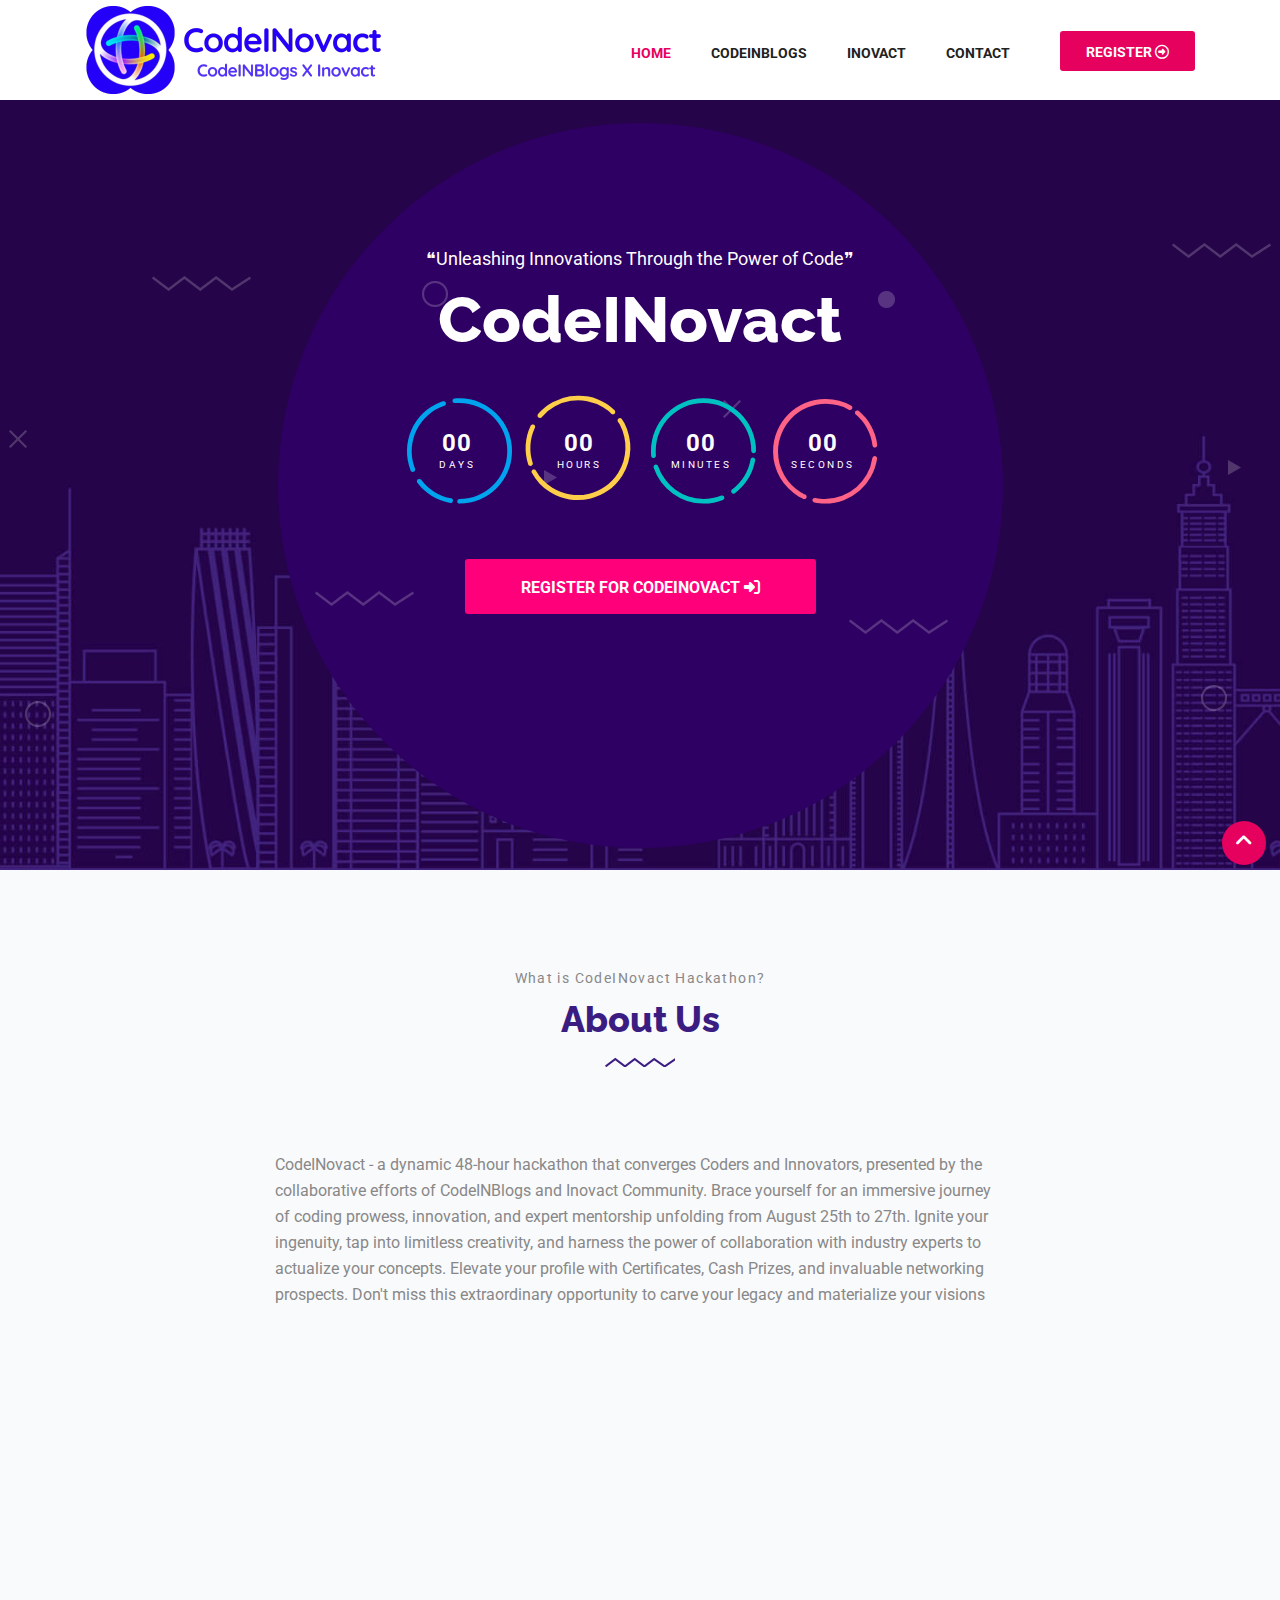
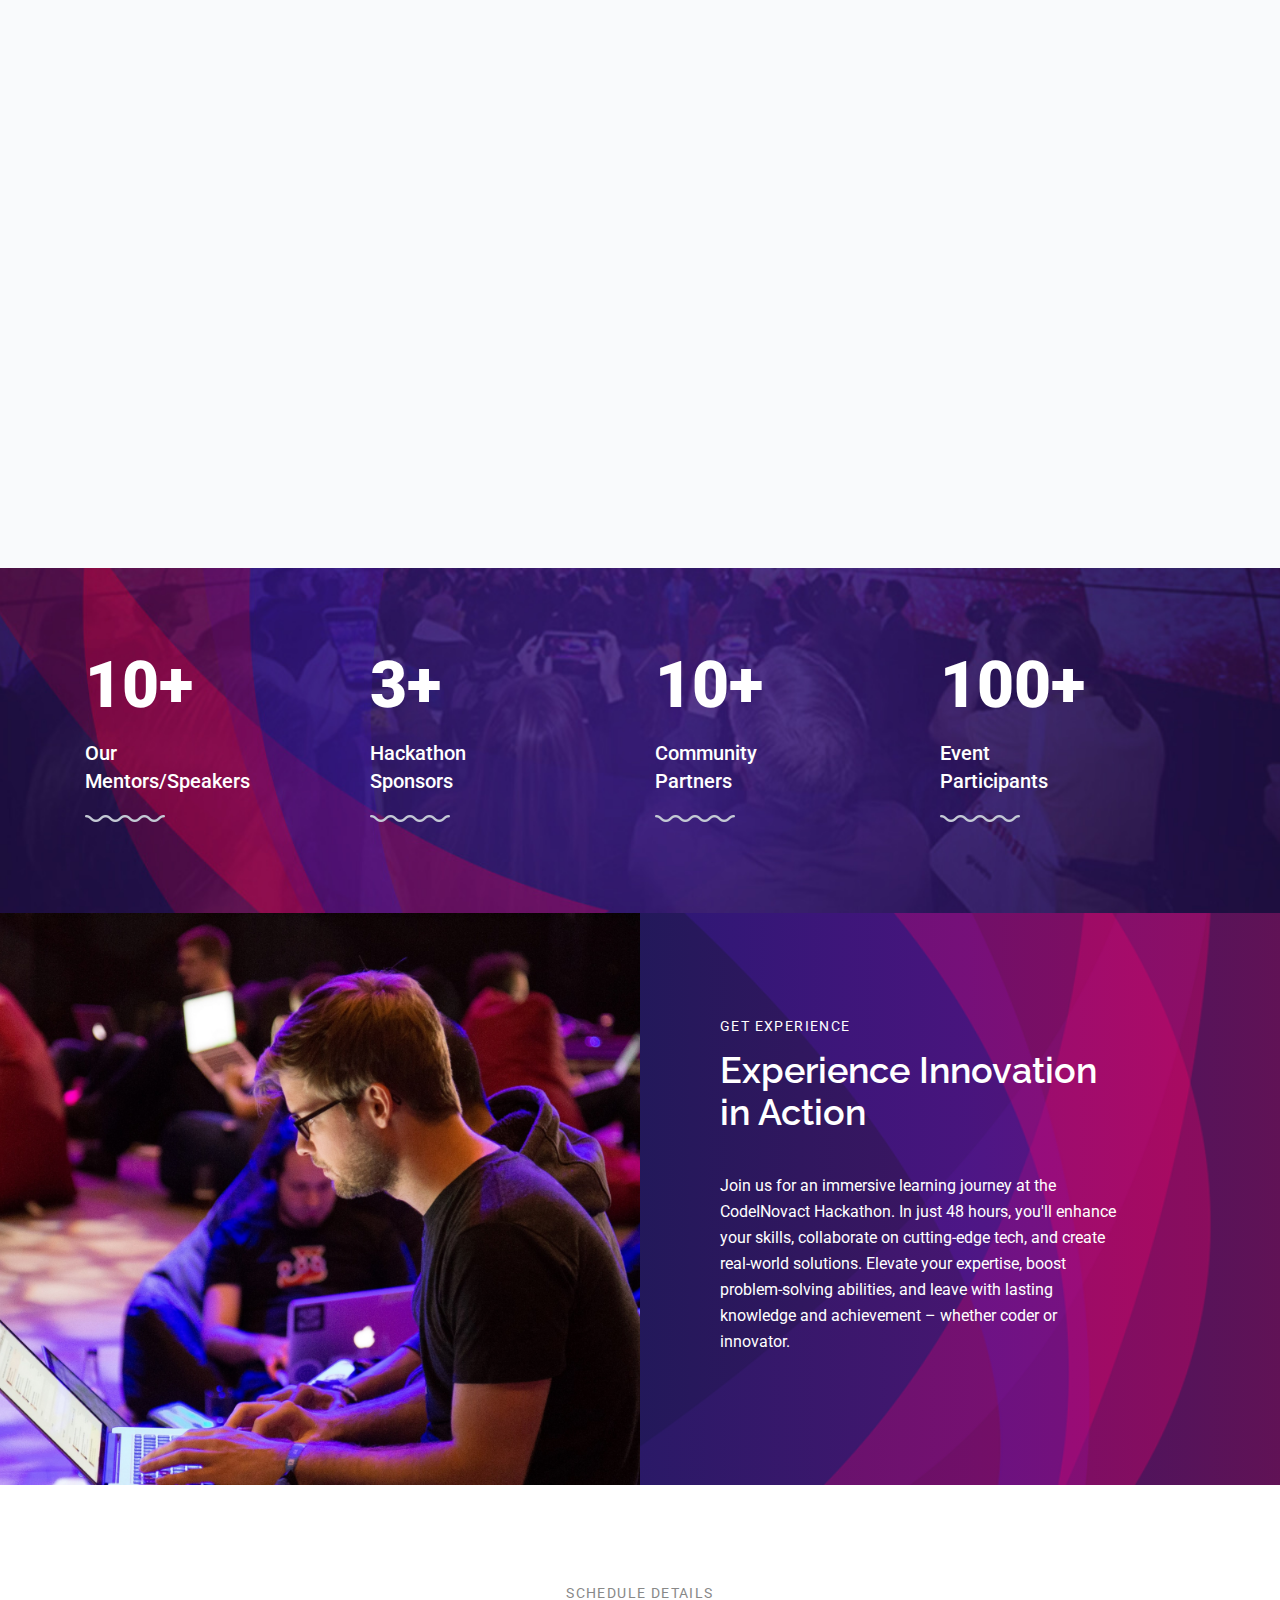
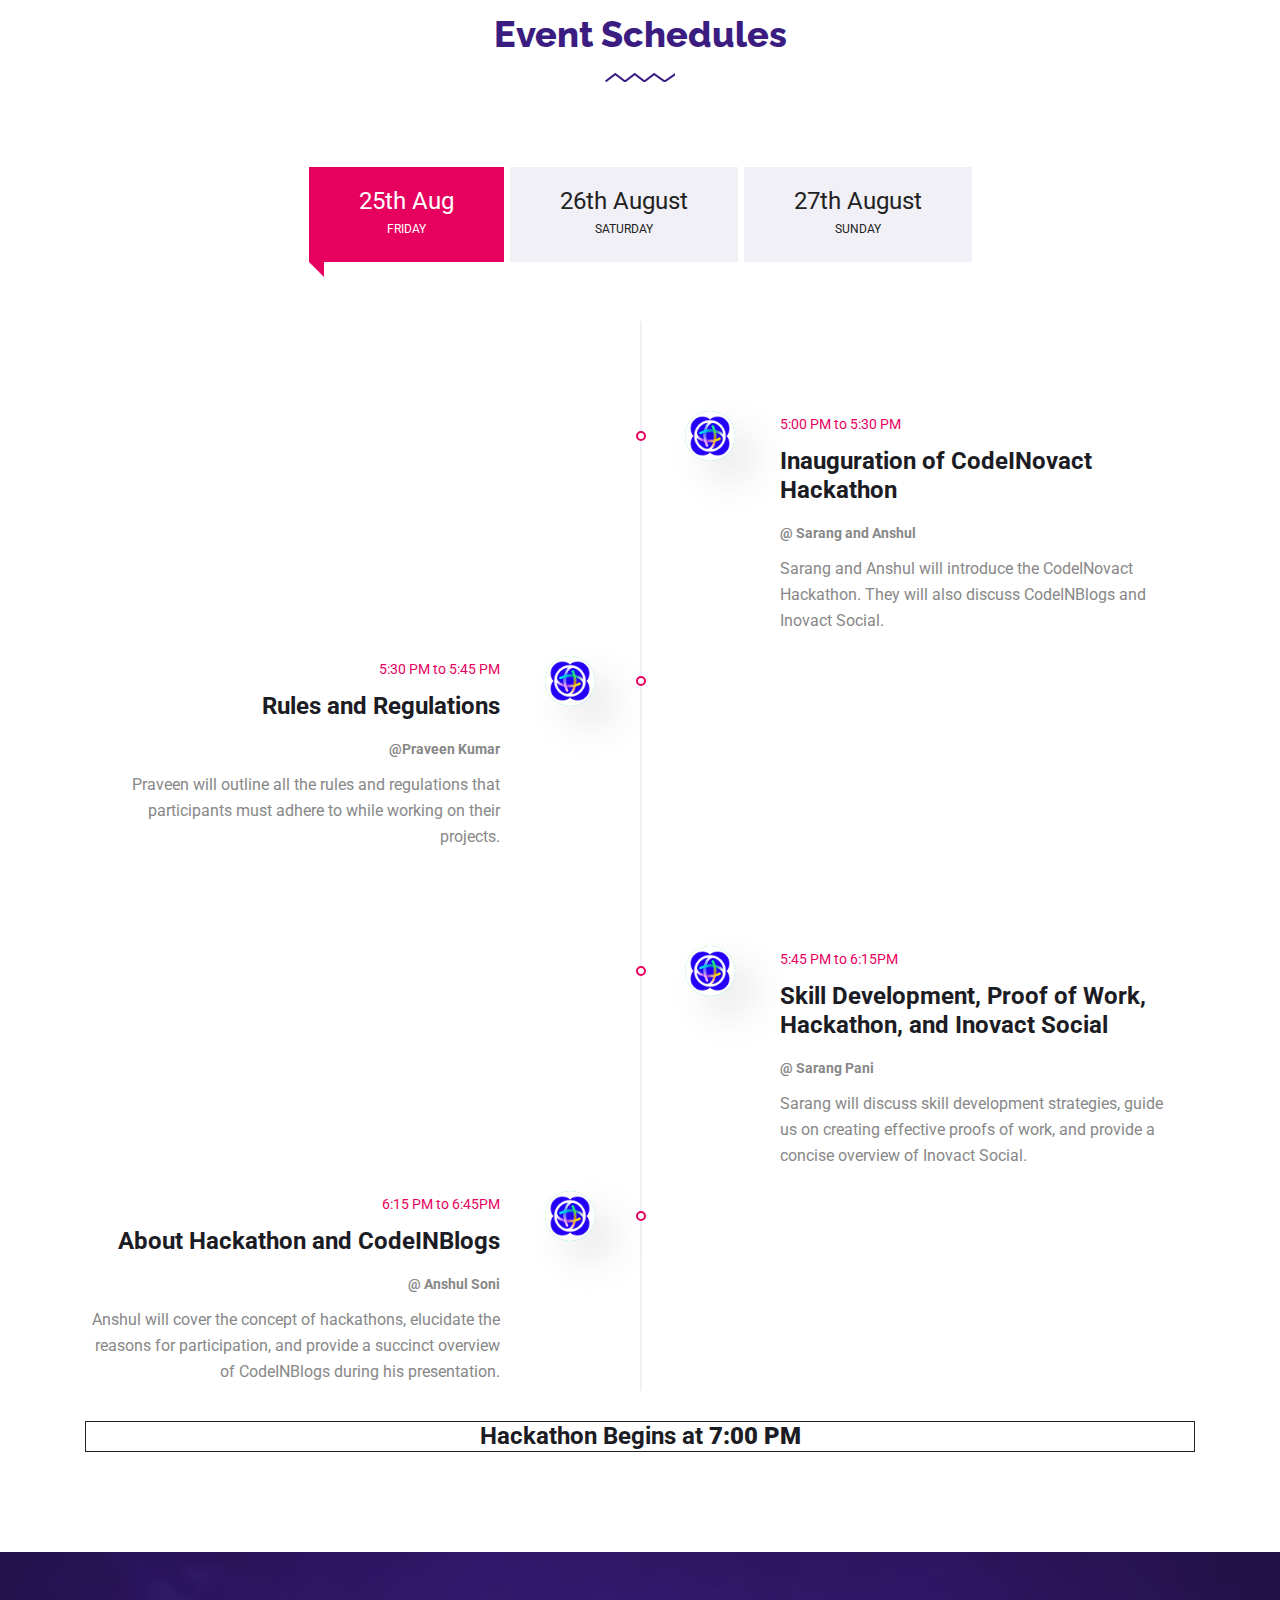
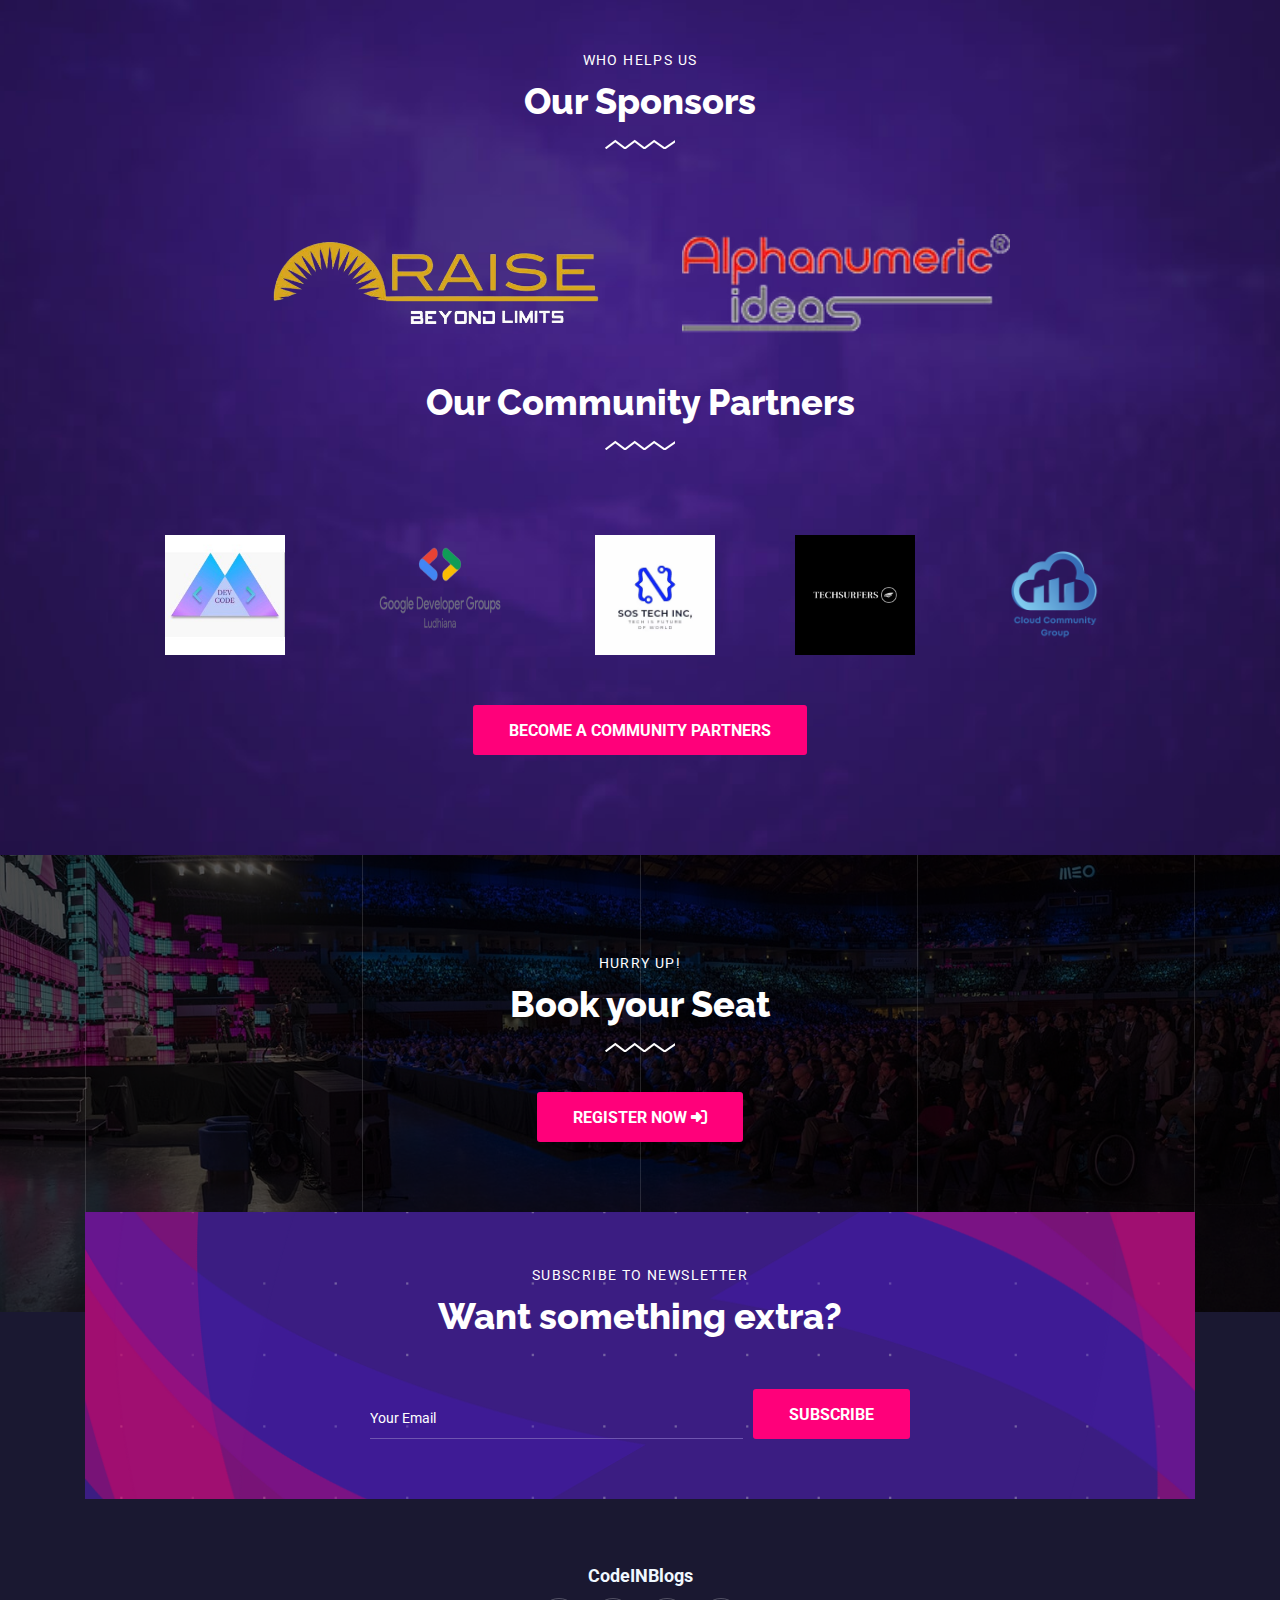
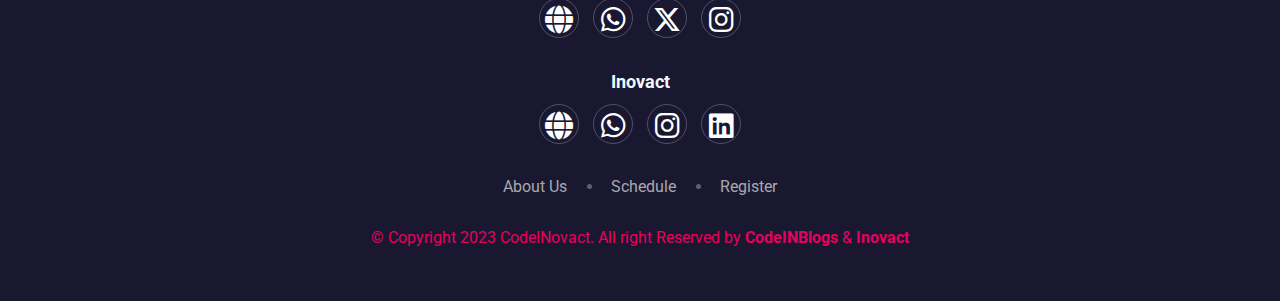
==== index.html @ d08b8ce1 "update for responsive schedule" ====
<!DOCTYPE html>
<html lang="en">
<!-- index-212:17-->

<head>
    <!-- Basic Page Needs ================================================== -->
    <meta charset="utf-8" />

    <!-- Mobile Specific Metas ================================================== -->
    <meta http-equiv="X-UA-Compatible" content="IE=edge" />
    <meta name="viewport" content="width=device-width, initial-scale=1.0, user-scalable=0" />

    <!-- Site Title -->
    <title>CodeINovact - CodeINBlogs X Inovact</title>

    <!-- CSS
         ================================================== -->
    <!-- Bootstrap -->
    <link rel="stylesheet" href="css/bootstrap.min.css" />

    <!-- FontAwesome -->
    <link rel="stylesheet" href="css/font-awesome.min.css" />
    <link href="https://cdnjs.cloudflare.com/ajax/libs/font-awesome/6.1.1/css/all.min.css" rel="stylesheet" />

    <link rel="stylesheet" href="https://cdnjs.cloudflare.com/ajax/libs/font-awesome/6.4.2/css/all.min.css"
        integrity="sha512-z3gLpd7yknf1YoNbCzqRKc4qyor8gaKU1qmn+CShxbuBusANI9QpRohGBreCFkKxLhei6S9CQXFEbbKuqLg0DA=="
        crossorigin="anonymous" referrerpolicy="no-referrer" />
    <!-- Animation -->
    <link rel="stylesheet" href="css/animate.css" />
    <!-- magnific -->
    <link rel="stylesheet" href="css/magnific-popup.css" />
    <!-- carousel -->
    <link rel="stylesheet" href="css/owl.carousel.min.css" />
    <!-- isotop -->
    <link rel="stylesheet" href="css/isotop.css" />
    <!-- ico fonts -->
    <link rel="stylesheet" href="css/xsIcon.css" />
    <!-- Template styles-->
    <link rel="stylesheet" href="css/style.css" />
    <!-- Responsive styles-->
    <link rel="stylesheet" href="css/responsive.css" />
    <!-- favicon tab icon  -->
    <link rel="shortcut icon" href="./logo/Favicon-icon.jpg" type="image/x-icon">


    <style>
        .mobile-schedule {
            display: none;
        }

        @media only screen and (max-width: 1000px) {
            .mobile-schedule {
                display: block;
            }

            .schedule {
                display: none !important;
            }
        }
    </style>
</head>

<body>
    <div class="body-inner">
        <!-- Header start -->
        <header id="header" class="header header-classic">
            <div class="container">
                <nav class="navbar navbar-expand-lg navbar-light">
                    <!-- logo-->
                    <a class="navbar-brand" href="index.html">
                        <img src="images/logos/logo.png" alt="" />
                    </a>
                    <button class="navbar-toggler" type="button" data-toggle="collapse" data-target="#navbarNavDropdown"
                        aria-controls="navbarNavDropdown" aria-expanded="false" aria-label="Toggle navigation">
                        <span class="navbar-toggler-icon"><i class="icon icon-menu"></i></span>
                    </button>
                    <div class="collapse navbar-collapse" id="navbarNavDropdown">
                        <ul class="navbar-nav ml-auto">
                            <li class="nav-item active">
                                <a href="./index.html">Home</a>
                            </li>
                            <li class="nav-item">
                                <a href="https://codeinblogs.co">CodeINBlogs</a>
                            </li>
                            <li class="nav-item">
                                <a href="https://inovact.in">Inovact</a>
                            </li>
                            <li class="nav-item">
                                <a href="contact.html">Contact</a>
                            </li>
                            <li class="header-ticket nav-item">
                                <a class="ticket-btn btn" href="../register/index.html">
                                    Register <i class="fa-regular fa-circle-right"></i>
                                </a>
                            </li>
                        </ul>
                    </div>
                </nav>
            </div>
            <!-- container end-->
        </header>
        <!--/ Header end -->
        <!-- banner start-->
        <section class="hero-area centerd-item">
            <div class="banner-item" style="background-image: url(images/hero_area/banner2.jpg)">
                <div class="container">
                    <div class="row">
                        <div class="col-lg-8 mx-auto">
                            <div class="banner-content-wrap text-center">
                                <p class="banner-info">
                                    ❝Unleashing Innovations Through the Power of Code❞
                                </p>
                                <h1 class="banner-title">CodeINovact</h1>

                                <div class="countdown">
                                    <div class="counter-item">
                                        <i class="icon icon-ring-1Asset-1"></i>
                                        <span class="days">00</span>
                                        <div class="smalltext">Days</div>
                                    </div>
                                    <div class="counter-item">
                                        <i class="icon icon-ring-4Asset-3"></i>
                                        <span class="hours">00</span>
                                        <div class="smalltext">Hours</div>
                                    </div>
                                    <div class="counter-item">
                                        <i class="icon icon-ring-3Asset-2"></i>
                                        <span class="minutes">00</span>
                                        <div class="smalltext">Minutes</div>
                                    </div>
                                    <div class="counter-item">
                                        <i class="icon icon-ring-4Asset-3"></i>
                                        <span class="seconds">00</span>
                                        <div class="smalltext">Seconds</div>
                                    </div>
                                </div>
                                <!-- Countdown end -->
                                <div class="banner-btn">
                                    <a href="./register/index.html" class="btn">Register for CodeINovact <i
                                            class="fa-solid fa-right-to-bracket"></i></a>
                                </div>
                            </div>
                            <!-- Banner content wrap end -->
                        </div>
                        <!-- col end-->
                    </div>
                    <!-- row end-->
                </div>
                <!-- Container end -->
            </div>
        </section>
        <!-- banner end-->

        <!-- ts intro start -->
        <section class="about-us section-bg" id="about-us">
            <div class="container">
                <div class="row">
                    <div class="col-lg-8 mx-auto" style="margin-bottom: -12% !important">
                        <h2 class="section-title text-center">
                            <span style="text-transform: none">What is CodeINovact Hackathon?</span>
                            About Us
                        </h2>
                        <p>
                            <!-- CodeINovact - a 48-hour hackathon uniting Coders and Innovators by CodeINBlogs and Inovact Community. Prepare for an exhilarating journey of coding, innovation, and mentorship from August 25th-27th. Fuel your passion, unleash creativity, and collaborate with experts to bring your ideas to life. With Certificates, Cash Prizes, and networking opportunities awaiting, don't miss this chance to make your mark and transform your ideas into reality. Join us and be part of this transformative experience! -->
                            CodeINovact - a dynamic 48-hour hackathon that converges Coders
                            and Innovators, presented by the collaborative efforts of
                            CodeINBlogs and Inovact Community. Brace yourself for an
                            immersive journey of coding prowess, innovation, and expert
                            mentorship unfolding from August 25th to 27th. Ignite your
                            ingenuity, tap into limitless creativity, and harness the power
                            of collaboration with industry experts to actualize your
                            concepts. Elevate your profile with Certificates, Cash Prizes,
                            and invaluable networking prospects. Don't miss this
                            extraordinary opportunity to carve your legacy and materialize
                            your visions into the realms of reality. Secure your spot now
                            and be a pivotal part of this revolutionary event!
                        </p>
                    </div>
                    <!-- col end-->
                </div>
            </div>
        </section>

        <section class="ts-intro-item section-bg">
            <div class="container">
                <div class="row">
                    <div class="col-lg-4 wow fadeInUp" data-wow-duration="1.5s" data-wow-delay="300ms">
                        <div class="intro-left-content">
                            <h2 class="column-title">
                                <span style="text-transform: none">Why Join CodeINovact</span>
                                Why to participate in CodeINovact Hackathon?
                            </h2>
                            <p>

                                Participate in CodeINovact Hackathon to innovate for impact, access expert mentorship,
                                compete for cash prizes and recognition, and build valuable networks for collaboration.
                            </p>
                            <a href="./register/index.html" class="btn">Register <i
                                    class="fa-regular fa-circle-right"></i></a>
                        </div>
                    </div>
                    <!-- col end-->
                    <div class="col-lg-8">
                        <div class="row">
                            <div class="col-lg-6 wow fadeInUp" data-wow-duration="1.5s" data-wow-delay="400ms">
                                <div class="single-intro-text mb-30">
                                    <i class="fa-regular fa-lightbulb"></i>
                                    <h3 class="ts-title">Innovate for Impact</h3>
                                    <p>
                                        CodeINovact is your canvas to innovate with purpose. Our hackathon offers tracks
                                        like Ed-tech and open innovation, allowing you to create solutions that have
                                        real-world impact.
                                    </p>
                                    <span class="count-number">01</span>
                                </div>
                                <!-- single intro text end-->
                            </div>
                            <!-- col end-->
                            <div class="col-lg-6 wow fadeInUp" data-wow-duration="1.5s" data-wow-delay="500ms">
                                <div class="single-intro-text mb-30">
                                    <i class="fa-regular fas fa-graduation-cap"></i>
                                    <h3 class="ts-title">Expert Mentorship </h3>
                                    <p>
                                        Benefit from the guidance of seasoned experts and accomplished speakers who are
                                        pioneers in their fields. Their insights and mentorship will elevate your skills
                                        and enhance your problem-solving capabilities.


                                    </p>
                                    <span class="count-number">02</span>
                                </div>
                                <!-- single intro text end-->
                            </div>
                            <!-- col end-->
                            <div class="col-lg-6 wow fadeInUp" data-wow-duration="1.5s" data-wow-delay="600ms">
                                <div class="single-intro-text mb-30">
                                    <i class="fa-solid fa-trophy"></i>
                                    <h3 class="ts-title">Cash Prizes and Recognition</h3>
                                    <p>
                                        Your innovation deserves recognition. Compete for Cash Prizes and Certificates
                                        that not only validate your hard work but also acknowledge your ability to turn
                                        ideas into tangible solutions.
                                    </p>
                                    <span class="count-number">03</span>
                                </div>
                                <!-- single intro text end-->
                            </div>
                            <!-- col end-->
                            <div class="col-lg-6 wow fadeInUp" data-wow-duration="1.5s" data-wow-delay="700ms">
                                <div class="single-intro-text mb-30">
                                    <i class="fa-solid fa-users"></i>
                                    <h3 class="ts-title">Networking and Collaboration</h3>
                                    <p>
                                        Forge connections with fellow participants, mentors, and professionals from
                                        diverse industries. This networking opportunity could lead to collaborations,
                                        partnerships, and lifelong relationships that extend beyond the hackathon.
                                    </p>
                                    <span class="count-number">04</span>
                                </div>
                                <!-- single intro text end-->
                            </div>
                            <!-- col end-->
                        </div>
                    </div>
                    <!-- col end-->
                </div>
                <!-- row end-->
            </div>
            <!-- container end-->
        </section>
        <!-- ts intro end-->

        <!-- ts funfact start-->
        <section class="ts-funfact" style="background-image: url(images/funfact_bg.jpg)">
            <div class="container">
                <div class="row">
                    <div class="col-lg-3 col-md-6">
                        <div class="ts-single-funfact">
                            <h3 class="funfact-num">
                                <span class="counterUp" data-counter="10">10</span>+
                            </h3>
                            <h4 class="funfact-title">Our Mentors/Speakers</h4>
                        </div>
                    </div>
                    <!-- col end-->
                    <div class="col-lg-3 col-md-6">
                        <div class="ts-single-funfact">
                            <h3 class="funfact-num">
                                <span class="counterUp" data-counter="3">3</span>+
                            </h3>
                            <h4 class="funfact-title">Hackathon Sponsors</h4>
                        </div>
                    </div>
                    <!-- col end-->
                    <div class="col-lg-3 col-md-6">
                        <div class="ts-single-funfact">
                            <h3 class="funfact-num">
                                <span class="counterUp" data-counter="28">10</span>+
                            </h3>
                            <h4 class="funfact-title">Community Partners</h4>
                        </div>
                    </div>
                    <!-- col end-->
                    <div class="col-lg-3 col-md-6">
                        <div class="ts-single-funfact">
                            <h3 class="funfact-num">
                                <span class="counterUp" data-counter="100">100</span>+
                            </h3>
                            <h4 class="funfact-title">Event Participants</h4>
                        </div>
                    </div>
                    <!-- col end-->
                </div>
                <!-- row end-->
            </div>
            <!-- container end-->
        </section>
        <!-- ts funfact end-->


        <!-- ts experience start-->
        <!-- ts experience start-->
        <section id="ts-experiences" class="ts-experiences">
            <div class="container-fluid">
                <div class="row">
                    <div class="col-lg-6 no-padding">
                        <div class="exp-img" style="background-image: url(images/cta_img.jpg); height: 100%;">
                            <!-- <img class="img-fluid" src="images/cta_img.jpg" alt=""> -->
                        </div>
                    </div>
                    <!-- col end-->
                    <div class="col-lg-6 no-padding align-self-center">
                        <div class="ts-exp-wrap">
                            <div class="ts-exp-content">
                                <h2 class="column-title">
                                    <span>Get Experience</span>
                                    Experience Innovation in Action
                                </h2>
                                <p>
                                    Join us for an immersive learning journey at the CodeINovact Hackathon. In just 48
                                    hours, you'll enhance your skills, collaborate on cutting-edge tech, and create
                                    real-world solutions. Elevate your expertise, boost problem-solving abilities, and
                                    leave with lasting knowledge and achievement – whether coder or innovator.
                                </p>
                            </div>
                        </div>
                    </div>
                    <!-- col end-->
                </div>
                <!-- row end-->
            </div>
            <!-- container fluid end-->
        </section>
        <!-- ts experience end-->
        <!-- ts experience end-->

        <!-- ts schedule start-->
        <section class="ts-schedule" id="schedule">
            <div class="container schedule">
                <div class="row">
                    <div class="col-lg-8 mx-auto">
                        <h2 class="section-title">
                            <span>Schedule Details</span>
                            Event Schedules
                        </h2>
                        <div class="ts-schedule-nav">
                            <ul class="nav nav-tabs justify-content-center" role="tablist">
                                <li class="nav-item">
                                    <a class="active" href="#date1" role="tab" data-toggle="tab">
                                        <h3>25th Aug</h3>
                                        <span>Friday</span>
                                    </a>
                                </li>
                                <li class="nav-item">
                                    <a class="" href="#date2" role="tab" data-toggle="tab">
                                        <h3>26th August</h3>
                                        <span>Saturday</span>
                                    </a>
                                </li>
                                <li class="nav-item">
                                    <a class="" href="#date3" role="tab" data-toggle="tab">
                                        <h3>27th August</h3>
                                        <span>Sunday</span>
                                    </a>
                                </li>
                            </ul>
                            <!-- Tab panes -->
                        </div>
                    </div>
                    <!-- col end-->
                </div>
                <!-- row end-->
                <div class="row">
                    <div class="col-lg-12">
                        <div class="tab-content schedule-tabs schedule-tabs-item">
                            <div role="tabpanel" class="tab-pane active" id="date1">
                                <div class="row">
                                    <div class="col-lg-6">
                                        <div class="schedule-listing-item schedule-left">
                                            <img class="schedule-slot-speakers" src="./logo/Favicon-icon.jpg" alt="" />
                                            <span class="schedule-slot-time">5:30 PM to 5:45 PM</span>
                                            <h3 class="schedule-slot-title">Rules and Regulations</h3>
                                            <h4 class="schedule-slot-name">@Praveen Kumar</h4>
                                            <p>
                                                Praveen will outline all the rules and regulations that participants
                                                must adhere to while working on their projects.
                                            </p>
                                        </div>
                                    </div>
                                    <!-- col end-->
                                    <div class="col-lg-6">
                                        <div class="schedule-listing-item schedule-right">
                                            <img class="schedule-slot-speakers" src="./logo/Favicon-icon.jpg" alt="" />
                                            <span class="schedule-slot-time">5:00 PM to 5:30 PM</span>
                                            <h3 class="schedule-slot-title">
                                                Inauguration of CodeINovact Hackathon </h3>
                                            <h4 class="schedule-slot-name">@ Sarang and Anshul</h4>
                                            <p>

                                                Sarang and Anshul will introduce the CodeINovact Hackathon. They will
                                                also discuss CodeINBlogs and Inovact Social.
                                            </p>
                                        </div>
                                    </div>
                                    <!-- col end-->
                                    <div class="col-lg-6">
                                        <div class="schedule-listing-item schedule-left">
                                            <img class="schedule-slot-speakers" src="./logo/Favicon-icon.jpg" alt="" />
                                            <span class="schedule-slot-time">6:15 PM to 6:45PM</span>
                                            <h3 class="schedule-slot-title">
                                                About Hackathon and CodeINBlogs </h3>
                                            <h4 class="schedule-slot-name">@ Anshul Soni</h4>
                                            <p>

                                                Anshul will cover the concept of hackathons, elucidate the reasons for
                                                participation, and provide a succinct overview of CodeINBlogs during his
                                                presentation.
                                            </p>
                                        </div>
                                    </div>

                                    <!-- col end-->
                                    <div class="col-lg-6">
                                        <div class="schedule-listing-item schedule-right">
                                            <img class="schedule-slot-speakers" src="./logo/Favicon-icon.jpg" alt="" />
                                            <span class="schedule-slot-time">5:45 PM to 6:15PM</span>
                                            <h3 class="schedule-slot-title">
                                                Skill Development, Proof of Work, Hackathon, and Inovact Social </h3>
                                            <h4 class="schedule-slot-name">@ Sarang Pani</h4>
                                            <p>
                                                Sarang will discuss skill development strategies, guide us on creating
                                                effective proofs of work, and provide a concise overview of Inovact
                                                Social.
                                            </p>
                                        </div>
                                    </div>



                                    <!-- col end-->


                                </div>

                                <center>
                                    <div class="start-hack" style="border: 1px solid #212121;">
                                        <h3 class="schedule-slot-title" style="margin: -0%;">
                                            Hackathon Begins at <b>7:00 PM</b> </h3>
                                    </div>
                                </center>
                                <!-- row end-->
                                <!-- <div class="schedule-listing-btn">
                     <a href="#" class="btn">More Details</a>
                  </div> -->
                            </div>
                            <!-- tab pane end-->

                            <div role="tabpanel" class="tab-pane" id="date2">
                                <div class="row">
                                    <div class="col-lg-6">
                                        <div class="schedule-listing-item schedule-left">
                                            <img class="schedule-slot-speakers" src="./logo/Favicon-icon.jpg" alt="" />
                                            <span class="schedule-slot-time">All Time</span>
                                            <h3 class="schedule-slot-title">Hackathon continues</h3>
                                            <h4 class="schedule-slot-name">@ Participants</h4>
                                            <p>
                                                Participants are encouraged to actively work on their hackathon projects
                                                at all times, as there are no designated pauses in their efforts.
                                            </p>
                                        </div>
                                    </div>
                                    <!-- col end-->
                                    <div class="col-lg-6">
                                        <div class="schedule-listing-item schedule-right">
                                            <img class="schedule-slot-speakers" src="./logo/Favicon-icon.jpg" alt="" />
                                            <span class="schedule-slot-time">11:00 AM to 1:00 PM</span>
                                            <h3 class="schedule-slot-title">
                                                Mentoring Round with presentation </h3>
                                            <h4 class="schedule-slot-name">@ Mentors</h4>
                                            <p>

                                                Our mentors will be readily available to offer guidance and support to
                                                every participant in our program. They will assist in enhancing the
                                                participants' overall experience and helping them progress.
                                            </p>
                                        </div>
                                    </div>
                                    <!-- col end-->
                                    <div class="col-lg-6">
                                        <div class="schedule-listing-item schedule-left">
                                            <img class="schedule-slot-speakers" src="./logo/Favicon-icon.jpg" alt="" />
                                            <span class="schedule-slot-time">5:00 PM to next day 1:00PM</span>
                                            <h3 class="schedule-slot-title">
                                                Hackathon continues for the rest of the night </h3>
                                            <h4 class="schedule-slot-name">@ Participants</h4>
                                            <p>
                                                After the designated fun activity time, participants are welcome to
                                                continue working on their projects, as they need to submit their work by
                                                1:00 PM.
                                            </p>
                                        </div>
                                    </div>
                                    <!-- col end-->
                                    <div class="col-lg-6">
                                        <div class="schedule-listing-item schedule-right">
                                            <img class="schedule-slot-speakers" src="./logo/Favicon-icon.jpg" alt="" />
                                            <span class="schedule-slot-time">4:00 PM to 5:00 PM</span>
                                            <h3 class="schedule-slot-title">
                                                Fun Activity Time </h3>
                                            <h4 class="schedule-slot-name">@Participants and team member/mentors</h4>
                                            <p>
                                                Participants and team members/mentors will have the opportunity to
                                                engage in virtual games with other teams during designated time slots.
                                            </p>
                                        </div>
                                    </div>
                                    <!-- col end-->
                                </div>
                                <!-- row end-->
                                <!-- <div class="schedule-listing-btn">
                    <a href="#" class="btn">More Details</a>
                  </div> -->
                            </div>
                            <div role="tabpanel" class="tab-pane" id="date3">
                                <div class="row">
                                    <div class="col-lg-6">
                                        <div class="schedule-listing-item schedule-left">
                                            <img class="schedule-slot-speakers" src="./logo/Favicon-icon.jpg" alt="" />
                                            <span class="schedule-slot-time">3:00 PM to 4:00 PM</span>
                                            <h3 class="schedule-slot-title">Closing Ceremony and winners announcement
                                            </h3>
                                            <h4 class="schedule-slot-name">@ Founders/Speakers/Teams</h4>
                                            <p>
                                                During the closing ceremony, all the founders, speakers, and team
                                                members will be present to formally conclude the Hackathon by expressing
                                                their appreciation for the participants' dedicated efforts. The founders
                                                will also announce and recognize the winners and runners-up of the
                                                event.
                                            </p>
                                        </div>
                                    </div>
                                    <!-- col end-->
                                    <div class="col-lg-6">
                                        <div class="schedule-listing-item schedule-right">
                                            <img class="schedule-slot-speakers" src="./logo/Favicon-icon.jpg" alt="" />
                                            <span class="schedule-slot-time">1:00 PM to 3:00 PM</span>
                                            <h3 class="schedule-slot-title">
                                                Judgement Round with progress and presentation </h3>
                                            <h4 class="schedule-slot-name">@ Judges </h4>
                                            <p>
                                                The judges will evaluate projects that have been successfully completed
                                                by participants and will identify the outstanding projects for
                                                recognition.
                                            </p>
                                        </div>
                                    </div>

                                </div>
                                <!-- row end-->
                                <!-- <div class="schedule-listing-btn">
                    <a href="#" class="btn">More Details</a>
                  </div> -->
                            </div>
                        </div>
                    </div>
                </div>
            </div>
            <!-- container end-->
            <div class="mobile-schedule">
                <div class="container">
                    <div class="row">
                        <div class="col-lg-6 align-self-center wow fadeInUp" data-wow-duration="1.5s"
                            data-wow-delay="400ms">
                            <div class="ts-schedule-content">
                                <h2 class="column-title">
                                    Hackathon Schedule                                </h2>
                             
                            </div>
                        </div>
                        <!-- col end-->
                        <center><div class="col-lg-6 wow fadeInUp" data-wow-duration="1.5s" data-wow-delay="500ms">
                            <div class="ts-schedule-info mb-70">
                                <ul class="nav nav-tabs" role="tablist">
                                    <li class="nav-item" role="presentation">
                                        <a class="active"  href="#date2a9f1" role="tab"
                                            data-toggle="tab">
                                            <h3>25th Aug</h3>
                                            <span>Friday</span>
                                        </a>
                                    </li>
                                    <li class="nav-item" role="presentation">
                                        <a href="#date2a9f2" role="tab" data-toggle="tab">
                                            <h3>26th Aug</h3>
                                            <span>Saturday </span>
                                        </a>
                                    </li>
                                    <li class="nav-item" role="presentation">
                                        <a  href="#date2a9f3" role="tab" data-toggle="tab">
                                            <h3>27th Aug</h3>
                                            <span>Sunday</span>
                                        </a>
                                    </li>
                                </ul>
                                <!-- Tab panes -->
                            </div>
                        </div></center>
                        <!-- col end-->
                    </div>
                    <!-- row end-->
                    <div class="row">
                        <div class="col-lg-12">
                            <div class="tab-content schedule-tabs">
                                <div role="tabpanel" class="tab-pane active" id="date2a9f1">
                                    <div class="schedule-listing">
                                        <div class="schedule-slot-time">
                                            <span> 5:00 PM to 5:30 PM </span>

                                        </div>
                                        <div class="schedule-slot-info">
                                            <a target="_blank"
                                                href="">
                                                <img width="80" height="80"
                                                    src="./logo/Favicon-icon.jpg"
                                                    class="schedule-slot-speakers" alt="" decoding="async"
                                        
                                                    sizes="(max-width: 80px) 100vw, 80px" /> </a>
                                            <div class="schedule-slot-info-content">
                                                <p class="schedule-speaker speaker-1">
                                                    @ Sarang and Anshul
                                                </p>

                                                <h3 class="schedule-slot-title">
                                                    Inauguration of CodeINovact Hackathon                                                </h3>
                                                <p>
                                                <p>Sarang and Anshul will introduce the CodeINovact Hackathon. They will also discuss CodeINBlogs and Inovact Social.</p>
                                                </p>
                                            </div>
                                            <!--Info content end -->
                                        </div>
                                        <!-- Slot info end -->
                                    </div>
                                    <div class="schedule-listing">
                                        <div class="schedule-slot-time">
                                            <span>5:30 PM to 5:45 PM
                                            </span>

                                        </div>
                                        <div class="schedule-slot-info">
                                            <a target="_blank"
                                                href="/">
                                                <img width="80" height="80"
                                                src="./logo/Favicon-icon.jpg"
                                                class="schedule-slot-speakers" alt="" decoding="async"
                                    
                                                sizes="(max-width: 80px) 100vw, 80px" /> </a>
                                            <div class="schedule-slot-info-content">
                                                <p class="schedule-speaker speaker-1">
                                                    @Praveen Kumar </p>

                                                <h3 class="schedule-slot-title">
                                                    Rules and Regulations

                                                </h3>
                                                <p>
                                                <p>Praveen will outline all the rules and regulations that participants must adhere to while working on their projects.</p>
                                                </p>
                                            </div>
                                            <!--Info content end -->
                                        </div>
                                        <!-- Slot info end -->
                                    </div>
                                    <div class="schedule-listing">
                                        <div class="schedule-slot-time">
                                            <span> 5:45 PM to 6:15PM
                                            </span>

                                        </div>
                                        <div class="schedule-slot-info">
                                            <a >
                                                <img width="80" height="80"
                                                src="./logo/Favicon-icon.jpg"
                                                class="schedule-slot-speakers" alt="" decoding="async"
                                    
                                                sizes="(max-width: 80px) 100vw, 80px" /></a>
                                            <div class="schedule-slot-info-content">
                                                <p class="schedule-speaker speaker-1">
                                                    @Sarang Pani</p>

                                                <h3 class="schedule-slot-title">
                                                    Skill Development, Proof of Work, Hackathon, and Inovact Social
                                                </h3>
                                                <p>
                                                <p>Sarang will discuss skill development strategies, guide us on creating effective proofs of work, and provide a concise overview of Inovact Social.</p>
                                                </p>
                                            </div>
                                            <!--Info content end -->
                                        </div>
                                        <!-- Slot info end -->
                                    </div>
                                    <div class="schedule-listing">
                                        <div class="schedule-slot-time">
                                            <span> 6:15 PM to 6:45PM

                                            </span>

                                        </div>
                                        <div class="schedule-slot-info">
                                            <a >
                                                <img width="80" height="80"
                                                src="./logo/Favicon-icon.jpg"
                                                class="schedule-slot-speakers" alt="" decoding="async"
                                    
                                                sizes="(max-width: 80px) 100vw, 80px" /></a>
                                            <div class="schedule-slot-info-content">
                                                <p class="schedule-speaker speaker-1">
                                                    @Anshul Soni</p>

                                                <h3 class="schedule-slot-title">
                                                    About Hackathon and CodeINBlogs
                                                </h3>
                                                <p>
                                                <p>Anshul will cover the concept of hackathons, elucidate the reasons for participation, and provide a succinct overview of CodeINBlogs during his presentation.

</p>
                                                </p>
                                            </div>
                                            <!--Info content end -->
                                        </div>
                                        <!-- Slot info end -->
                                    </div>
                                    <!--schedule-listing end -->
                                    <center><div class="start-hack" style="border: 1px solid #212121;">
                                        <h3 class="schedule-slot-title" style="margin: -0%;">
                                           Hackathon Begins at <b>7:00 PM</b>        </h3>   
                                       </div>
                                     </center>
                                </div>
                                <div role="tabpanel" class="tab-pane" id="date2a9f2">
                                    <div class="schedule-listing">
                                        <div class="schedule-slot-time">
                                            <span> 11:00 AM to 1:00 PM

                                            </span>

                                        </div>
                                        <div class="schedule-slot-info">
                                            <a >
                                                <img width="80" height="80"
                                                src="./logo/Favicon-icon.jpg"
                                                class="schedule-slot-speakers" alt="" decoding="async"
                                    
                                                sizes="(max-width: 80px) 100vw, 80px" /></a>
                                            <div class="schedule-slot-info-content">
                                                <p class="schedule-speaker speaker-1">
                                                    @Mentors</p>

                                                <h3 class="schedule-slot-title">
                                                    Mentoring Round with presentation
                                                </h3>
                                                <p>
                                                <p>Our mentors will be readily available to offer guidance and support to every participant in our program. They will assist in enhancing the participants' overall experience and helping them progress.</p>
                                                </p>
                                            </div>
                                            <!--Info content end -->
                                        </div>
                                        <!-- Slot info end -->
                                    </div>
                                    <div class="schedule-listing">
                                        <div class="schedule-slot-time">
                                            <span>All time
                                            </span>

                                        </div>
                                        <div class="schedule-slot-info">
                                            <a >
                                                <img width="80" height="80"
                                                src="./logo/Favicon-icon.jpg"
                                                class="schedule-slot-speakers" alt="" decoding="async"
                                    
                                                sizes="(max-width: 80px) 100vw, 80px" /></a>
                                            <div class="schedule-slot-info-content">
                                                <p class="schedule-speaker speaker-1">
                                                    @Mentors</p>

                                                <h3 class="schedule-slot-title">
                                                    Hackathon continues
                                                </h3>
                                                <p>
                                                <p>Participants are encouraged to actively work on their hackathon projects at all times, as there are no designated pauses in their efforts.</p>
                                                </p>
                                            </div>
                                            <!--Info content end -->
                                        </div>
                                        <!-- Slot info end -->
                                    </div>
                                    <div class="schedule-listing">
                                        <div class="schedule-slot-time">
                                            <span> 4:00 PM to 5:00 PM

                                            </span>

                                        </div>
                                        <div class="schedule-slot-info">
                                            <a >
                                                <img width="80" height="80"
                                                src="./logo/Favicon-icon.jpg"
                                                class="schedule-slot-speakers" alt="" decoding="async"
                                    
                                                sizes="(max-width: 80px) 100vw, 80px" /></a>
                                            <div class="schedule-slot-info-content">
                                                <p class="schedule-speaker speaker-1">
                                                    @Participants and team member/mentors
                                                </p>

                                                <h3 class="schedule-slot-title">
Fun Activity Time                                                </h3>
                                                <p>
                                                <p>Participants and team members/mentors will have the opportunity to engage in virtual games with other teams during designated time slots.</p>
                                                </p>
                                            </div>
                                            <!--Info content end -->
                                        </div>
                                        <!-- Slot info end -->
                                    </div>
                                    
                                    <div class="schedule-listing">
                                        <div class="schedule-slot-time">
                                            <span> 5:00 PM to next day 1:00PM


                                            </span>

                                        </div>
                                        <div class="schedule-slot-info">
                                            <a >
                                                <img width="80" height="80"
                                                src="./logo/Favicon-icon.jpg"
                                                class="schedule-slot-speakers" alt="" decoding="async"
                                    
                                                sizes="(max-width: 80px) 100vw, 80px" /></a>
                                            <div class="schedule-slot-info-content">
                                                <p class="schedule-speaker speaker-1">
                                                    @Participants                                                </p>

                                                <h3 class="schedule-slot-title">Hackathon continues for the rest of the night
                                                </h3>
                                                <p>
                                                <p>After the designated fun activity time, participants are welcome to continue working on their projects, as they need to submit their work by 1:00 PM.

                                                </p>
                                                </p>
                                            </div>
                                            <!--Info content end -->
                                        </div>
                                        <!-- Slot info end -->
                                    </div>
                                    
                                    <!--schedule-listing end -->
                                </div>
                                <div role="tabpanel" class="tab-pane" id="date2a9f3">
                                    <div class="schedule-listing">
                                        <div class="schedule-slot-time">
                                            <span>1:00 PM to 3:00 PM

                                            </span>

                                        </div>
                                        <div class="schedule-slot-info">
                                            <a >
                                                <img width="80" height="80"
                                                src="./logo/Favicon-icon.jpg"
                                                class="schedule-slot-speakers" alt="" decoding="async"
                                    
                                                sizes="(max-width: 80px) 100vw, 80px" /></a>
                                            <div class="schedule-slot-info-content">
                                                <p class="schedule-speaker speaker-1">
                                                    @ Judges</p>

                                                <h3 class="schedule-slot-title">
                                                    Judgement Round with progress and presentation
                                                </h3>
                                                <p>
                                                <p>The judges will evaluate projects that have been successfully completed by participants and will identify the outstanding projects for recognition.</p>
                                                </p>
                                            </div>
                                            <!--Info content end -->
                                        </div>
                                        <!-- Slot info end -->
                                    </div>
                                    <div class="schedule-listing">
                                        <div class="schedule-slot-time">
                                            <span>3:00 PM to 4:00 PM


                                            </span>

                                        </div>
                                        <div class="schedule-slot-info">
                                            <a >
                                                <img width="80" height="80"
                                                src="./logo/Favicon-icon.jpg"
                                                class="schedule-slot-speakers" alt="" decoding="async"
                                    
                                                sizes="(max-width: 80px) 100vw, 80px" /></a>
                                            <div class="schedule-slot-info-content">
                                                <p class="schedule-speaker speaker-1">
                                                    @ Founders/Speakers/Teams
                                                </p>

                                                <h3 class="schedule-slot-title">
                                                    Closing Ceremony and winners announcement
                                                </h3>
                                                <p>
                                                <p>During the closing ceremony, all the founders, speakers, and team members will be present to formally conclude the Hackathon by expressing their appreciation for the participants' dedicated efforts. The founders will also announce and recognize the winners and runners-up of the event.</p>
                                                </p>
                                            </div>
                                            <!--Info content end -->
                                        </div>
                                        <!-- Slot info end -->
                                    </div>
                                    
                                </div>
                            </div>
                        </div>
                    </div>
                </div>
            </div>
        </section>
        <!-- ts schedule end-->


        <!-- ts sponsors start-->
        <section class="ts-intro-sponsors" style="background-image: url(images/sponsors/sponsor_img.jpg)">
            <div class="container">
                <div class="row">
                    <div class="col-lg-12">
                        <h2 class="section-title white">
                            <span>Who helps us</span>
                            Our Sponsors
                        </h2>
                        <!-- section title end-->
                    </div>
                    <!-- col end-->
                </div>
                <!-- row end-->
                <div class="row">
                    <div class="col-lg-12">
                        <div class="sponsors-logo text-center">
                            <a href="#"><img src="images/sponsors/sponsor1.png" alt="" height="100px" /></a>
                            <a href="#"><img src="images/sponsors/sponsor2.png" alt="" height="100px" /></a>

                            <!-- <div class="sponsor-btn text-center">
               <a href="#" class="btn">Become a Sponsor</a>
             </div> -->
                        </div>

                        <h2 class="section-title white">
                            Our Community Partners
                        </h2>

                        <div class="row">
                            <div class="col-lg-12">
                                <div class="sponsors-logo text-center">
                                    <a href="#"><img src="images/partners/DevCode.jpg" alt="" height="120px" /></a>
                                    <a href="#"><img src="images/partners/GDG-Ludhiana.png" alt="" height="120px"
                                            width="150px" /></a>
                                    <a href="#"><img src="images/partners/SOS-tech.png" alt="" height="120px" /></a>
                                    <a href="#"><img src="images/partners/Tech Surfer.webp" alt="" height="120px" /></a>
                                    <a href="#"><img src="images/partners/Cloud Community Group logo.png" alt=""
                                            height="120px" /></a>

                                    <div class="sponsor-btn text-center">
                                        <a href="mailto:codeinovact@gmail.com" class="btn">Become a Community
                                            Partners</a>
                                    </div>
                                </div>
                                <!-- sponsors logo end-->
                            </div>
                            <!-- col end-->
                        </div>
                        <!-- row end-->
                    </div>
                    <!-- container end-->
        </section>
        <!-- ts sponsors end-->



        <!-- ts footer area start-->
        <div class="footer-area">
            <!-- ts-book-seat start-->
            <section class="ts-book-seat" style="background-image: url(images/book_seat_img.jpg)">
                <div class="container">
                    <div class="row">
                        <div class="col-lg-8 mx-auto">
                            <div class="book-seat-content text-center mb-70">
                                <h2 class="section-title white">
                                    <span>Hurry up!</span>
                                    Book your Seat
                                </h2>
                                <a href="./register/index.html" class="btn">Register Now <i
                                        class="fa-solid fa-right-to-bracket"></i></a>
                            </div>
                            <!-- book seat end-->
                        </div>
                        <!-- col end-->
                    </div>
                    <!-- row end-->
                    <div class="ts-footer-newsletter">
                        <div class="ts-newsletter" style="background-image: url(images/shap/subscribe_pattern.png)">
                            <div class="row">
                                <div class="col-lg-6 mx-auto">
                                    <div class="ts-newsletter-content">
                                        <h2 class="section-title">
                                            <span>sUBSCRIBE TO nEWSLETTER</span>
                                            Want something extra?
                                        </h2>
                                    </div>
                                    <div class="newsletter-form">
                                        <form action="https://formspree.io/f/maygoyrp" method="POST"
                                            class="media align-items-end">
                                            <div class="email-form-group media-body">
                                                <input type="email" name="email" id="newsletter-form-email"
                                                    class="form-control" placeholder="Your Email" autocomplete="off"
                                                    required="" />
                                            </div>
                                            <div class="d-flex ts-submit-btn">
                                                <button class="btn" type="submit">Subscribe</button>
                                            </div>
                                        </form>
                                    </div>
                                </div>
                            </div>
                        </div>
                    </div>
                </div>
                <!-- container end-->
            </section>
            <!-- book seat  end-->

            <!-- footer start-->
            <footer class="ts-footer">
                <div class="container">
                    <div class="row">
                        <div class="col-lg-8 mx-auto">
                            <div class="ts-footer-social text-center mb-30">
                                <h4 style="color: aliceblue;">CodeINBlogs</H4>
                                <ul>
                                    <li>
                                        <a href="https://codeinblogs.co"><i class="fa-solid fa-globe fa-2x"></i></a>
                                    </li>
                                    <li>
                                        <a href="https://chat.whatsapp.com/Ifc2cxkRaBkJf9LUCXYzgD"><i
                                                class="fa-brands fa-whatsapp fa-2x"></i></a>
                                    </li>
                                    <li>
                                        <a href="https://x.com/codeinblogs"><i class="fa-brands fa-x-twitter fa-2x">
                                            </i></a>
                                    </li>
                                    <li>
                                        <a href="https://www.instagram.com/codeinblogs/"><i
                                                class="fa-brands fa-instagram fa-2x"></i></a>
                                    </li>

                                </ul>
                            </div>
                            <div class="ts-footer-social text-center mb-30">
                                <h4 style="color: aliceblue;">Inovact</H4>
                                <ul>
                                    <li>
                                        <a href="https://inovact.in"><i class="fa-solid fa-globe fa-2x"></i></a>
                                    </li>
                                    <li>
                                        <a href="https://chat.whatsapp.com/GClxUdUctuaEUeWmJmNYHo"><i
                                                class="fa-brands fa-whatsapp fa-2x"></i></a>
                                    </li>
                                    <li>
                                        <a href="https://instagram.com/inovact__?igshid=MzRlODBiNWFlZA=="><i
                                                class="fa-brands fa-instagram fa-2x"> </i></a>
                                    </li>
                                    <li>
                                        <a href="https://www.linkedin.com/company/inovact-pvt-ltd2/"><i
                                                class="fa-brands fa-linkedin fa-2x"></i></a>
                                    </li>

                                </ul>
                            </div>
                            <!-- footer social end-->
                            <div class="footer-menu text-center mb-25">
                                <ul>
                                    <li><a href="#about-us">About Us</a></li>
                                    <li><a href="#schedule">Schedule</a></li>
                                    <!-- <li><a href="#">Speakers</a></li> -->
                                    <li><a href="./register/register.html">Register</a></li>
                                    <!-- <li><a href="#">Sponsers</a></li> -->
                                </ul>
                            </div>
                            <!-- footer menu end-->
                            <div class="copyright-text text-center">
                                <p>
                                    <a href="" target="_blank">© Copyright 2023 CodeINovact. All right Reserved by
                                        <b>CodeINBlogs</b> & <b>Inovact</b></a>
                                </p>
                            </div>
                        </div>
                    </div>
                </div>
            </footer>
            <!-- footer end-->
            <div class="BackTo">
                <a href="#" class="fa fa-angle-up" aria-hidden="true"></a>
            </div>
        </div>
        <!-- ts footer area end-->

        <!-- Javascript Files
            ================================================== -->
        <!-- initialize jQuery Library -->
        <script src="js/jquery.js"></script>

        <script src="js/popper.min.js"></script>
        <!-- Bootstrap jQuery -->
        <script src="js/bootstrap.min.js"></script>
        <!-- Counter -->
        <script src="js/jquery.appear.min.js"></script>
        <!-- Countdown -->
        <script src="js/jquery.jCounter.js"></script>
        <!-- magnific-popup -->
        <script src="js/jquery.magnific-popup.min.js"></script>
        <!-- carousel -->
        <script src="js/owl.carousel.min.js"></script>
        <!-- Waypoints -->
        <script src="js/wow.min.js"></script>
        <!-- isotop -->
        <script src="js/isotope.pkgd.min.js"></script>

        <!-- Template custom -->
        <script src="js/main.js"></script>
        <script>
            function updateCountdown() {
                const targetDate = new Date("August 25, 2023 17:00:00").getTime();
                const now = new Date().getTime();
                const timeLeft = targetDate - now;

                const days = Math.floor(timeLeft / (1000 * 60 * 60 * 24));
                const hours = Math.floor((timeLeft % (1000 * 60 * 60 * 24)) / (1000 * 60 * 60));
                const minutes = Math.floor((timeLeft % (1000 * 60 * 60)) / (1000 * 60));
                const seconds = Math.floor((timeLeft % (1000 * 60)) / 1000);

                document.querySelector(".days").textContent = days.toString().padStart(2, "0");
                document.querySelector(".hours").textContent = hours.toString().padStart(2, "0");
                document.querySelector(".minutes").textContent = minutes.toString().padStart(2, "0");
                document.querySelector(".seconds").textContent = seconds.toString().padStart(2, "0");

                if (timeLeft < 0) {
                    clearInterval(interval);
                    document.querySelector(".countdown").textContent = "Countdown expired!";
                }
            }

            updateCountdown(); // Initial call
            const interval = setInterval(updateCountdown, 1000);
        </script>
    </div>
    <!-- Body inner end -->
</body>

<!-- index-212:19-->

</html>
---- css/isotop.css ----
/* Start: Recommended Isotope styles */

/**** Isotope Filtering ****/

.isotope-item {
   z-index: 2;
 }
 
 .isotope-hidden.isotope-item {
   pointer-events: none;
   z-index: 1;
 }
 
 /**** Isotope CSS3 transitions ****/
 
 .isotope,
 .isotope .isotope-item {
   -webkit-transition-duration: 0.8s;
      -moz-transition-duration: 0.8s;
       -ms-transition-duration: 0.8s;
        -o-transition-duration: 0.8s;
           transition-duration: 0.8s;
 }
 
 .isotope {
   -webkit-transition-property: height, width;
      -moz-transition-property: height, width;
       -ms-transition-property: height, width;
        -o-transition-property: height, width;
           transition-property: height, width;
 }
 
 .isotope .isotope-item {
   -webkit-transition-property: -webkit-transform, opacity;
      -moz-transition-property:    -moz-transform, opacity;
       -ms-transition-property:     -ms-transform, opacity;
        -o-transition-property:      -o-transform, opacity;
           transition-property:         transform, opacity;
 }
 
 /**** disabling Isotope CSS3 transitions ****/
 
 .isotope.no-transition,
 .isotope.no-transition .isotope-item,
 .isotope .isotope-item.no-transition {
   -webkit-transition-duration: 0s;
      -moz-transition-duration: 0s;
       -ms-transition-duration: 0s;
        -o-transition-duration: 0s;
           transition-duration: 0s;
 }
 
 /* End: Recommended Isotope styles */
 
 
 
 /* disable CSS transitions for containers with infinite scrolling*/
 .isotope.infinite-scrolling {
   -webkit-transition: none;
      -moz-transition: none;
       -ms-transition: none;
        -o-transition: none;
           transition: none;
 }
 
 
 
 /**** Isotope styles ****/
 
 /* required for containers to inherit vertical size from window */
 /*html,
 body {
   height: 100%;
 }
 */
 #container {
   padding: 20px 0px;
 }
 
 .height-01{
 height: 250px;
 width: 28%;
 }
 .height-02,{
 height: 250px;
 width: 25%;
 }
 .height-03{
   width: 180px;
   height: 180px;
 }
 .element {
   margin: 1px;
   float: left;
   overflow: hidden;
   position: relative;
   color: #222;
 }
 
 /*.element.web          { background: #F00 url("../images/zoom.png") no-repeat center center; 
 background: hsl(   0, 100%, 50%)  url("../images/zoom.png") no-repeat center center; }
 .element.branding  { background: #F80 url("../images/zoom.png") no-repeat center center; background: hsl(  36, 100%, 50%) url("../images/zoom.png") no-repeat center center;}
 .element.print        { background: #0F0 url("../images/zoom.png") no-repeat center center; background: hsl( 108, 100%, 50%) url("../images/zoom.png") no-repeat center center;}
 .element.creative { background: #0FF url("../images/zoom.png") no-repeat center center; background: hsl( 180, 100%, 50%) url("../images/zoom.png") no-repeat center center;}
 .element.modern       { background: #08F url("../images/zoom.png") no-repeat center center; background: hsl( 216, 100%, 50%) url("../images/zoom.png") no-repeat center center;}
 .element.other  { background: #00F url("../images/zoom.png") no-repeat center center;; background: hsl( 252, 100%, 50%) url("../images/zoom.png") no-repeat center center;}
 .element.ecommerce         { background: #F0F url("../images/zoom.png") no-repeat center center;background: hsl( 288, 100%, 50%) url("../images/zoom.png") no-repeat center center;}
 .element.digital       { background: #F08 url("../images/zoom.png") no-repeat center center; background: hsl( 324, 100%, 50%) url("../images/zoom.png") no-repeat center center;}
 
 */
 .element * {
   position: absolute;
   margin: 0;
 }
 
 .element .symbol {
   left: 0.2em;
   top: 0.4em;
   font-size: 3.8em;
   line-height: 1.0em;
   color: #FFF;
 }
 .element.large .symbol {
   font-size: 4.5em;
 }
 
 .element.fake .symbol {
   color: #000;
 }
 
 .element .name {
   left: 0.5em;
   bottom: 1.6em;
   font-size: 1.05em;
 }
 
 .element .weight {
   font-size: 0.9em;
   left: 0.5em;
   bottom: 0.5em;
 }
 
 .element .number {
   font-size: 1.25em;
   font-weight: bold;
   color: hsla(0,0%,0%,.5);
   right: 0.5em;
   top: 0.5em;
 }
 
 .variable-sizes .element.width2 { width: 230px; }
 
 .variable-sizes .element.height2 { height: 230px; }
 
 .variable-sizes .element.width2.height2 {
   font-size: 2.0em;
 }
 
 .element.large,
 .variable-sizes .element.large,
 .variable-sizes .element.large.width2.height2 {
   font-size: 3.0em;
   width: 350px;
   height: 350px;
   z-index: 100;
 }
 
 .clickable .element:hover {
   cursor: pointer;
 }
 
 .clickable .element:hover h3 {
   text-shadow:
     0 0 10px white,
     0 0 10px white
   ;
 }
 
 .clickable .element:hover h2 {
   color: white;
 }
 
 /**** Filters ****/
 
 #filters{
   margin: 5px 0px;
   padding: 0px;
   list-style: none;
 }
 
 #filters li {
   display: inline-block;
   margin-right: -1px;
 }
---- css/xsIcon.css ----
@font-face {
  font-family: 'iconfont';
  src:
    url('../fonts/iconfont3963.ttf?ukrc8w') format('truetype'),
    url('../fonts/iconfont3963.woff?ukrc8w') format('woff'),
    url('../fonts/iconfont3963.svg?ukrc8w#iconfont') format('svg');
  font-weight: normal;
  font-style: normal;
}


[class^="icon-"], [class*=" icon-"] {
   /* use !important to prevent issues with browser extensions that change fonts */
   font-family: 'iconfont' !important;
   speak: none;
   font-style: normal;
   font-weight: normal;
   font-variant: normal;
   text-transform: none;
   line-height: 1;
 
   /* Better Font Rendering =========== */
   -webkit-font-smoothing: antialiased;
   -moz-osx-font-smoothing: grayscale;
 }
 
 .icon-building:before {
   content: "\e900";
 }
 .icon-cycle:before {
   content: "\e901";
 }
 .icon-food:before {
   content: "\e902";
 }
 .icon-fun:before {
   content: "\e903";
 }
 .icon-hotel:before {
   content: "\e904";
 }
 .icon-marketing:before {
   content: "\e905";
 }
 .icon-Monetizing:before {
   content: "\e906";
 }
 .icon-netwrorking:before {
   content: "\e907";
 }
 .icon-people:before {
   content: "\e908";
 }
 .icon-planning:before {
   content: "\e909";
 }
 .icon-pricing-1Asset-1:before {
   content: "\e90a";
 }
 .icon-pricing-2Asset-2:before {
   content: "\e90b";
 }
 .icon-pricing-3Asset-3:before {
   content: "\e90c";
 }
 .icon-ring-1Asset-1:before {
   content: "\e90d";
 }
 .icon-ring-2Asset-1:before {
   content: "\e90e";
 }
 .icon-ring-3Asset-2:before {
   content: "\e9c3";
 }
 .icon-ring-4Asset-3:before {
   content: "\e9c4";
 }
 .icon-speaker:before {
   content: "\e9c5";
 }
 .icon-home:before {
   content: "\e800";
 }
 .icon-apartment:before {
   content: "\e801";
 }
 .icon-pencil:before {
   content: "\e802";
 }
 .icon-magic-wand:before {
   content: "\e803";
 }
 .icon-drop:before {
   content: "\e804";
 }
 .icon-lighter:before {
   content: "\e805";
 }
 .icon-poop:before {
   content: "\e806";
 }
 .icon-sun:before {
   content: "\e807";
 }
 .icon-moon:before {
   content: "\e808";
 }
 .icon-cloud:before {
   content: "\e809";
 }
 .icon-cloud-upload:before {
   content: "\e80a";
 }
 .icon-cloud-download:before {
   content: "\e80b";
 }
 .icon-cloud-sync:before {
   content: "\e80c";
 }
 .icon-cloud-check:before {
   content: "\e80d";
 }
 .icon-database:before {
   content: "\e80e";
 }
 .icon-lock:before {
   content: "\e80f";
 }
 .icon-cog:before {
   content: "\e810";
 }
 .icon-trash:before {
   content: "\e811";
 }
 .icon-dice:before {
   content: "\e812";
 }
 .icon-heart:before {
   content: "\e813";
 }
 .icon-star:before {
   content: "\e814";
 }
 .icon-star-half:before {
   content: "\e815";
 }
 .icon-star-empty:before {
   content: "\e816";
 }
 .icon-flag:before {
   content: "\e817";
 }
 .icon-envelope:before {
   content: "\e818";
 }
 .icon-paperclip:before {
   content: "\e819";
 }
 .icon-inbox:before {
   content: "\e81a";
 }
 .icon-eye:before {
   content: "\e81b";
 }
 .icon-printer:before {
   content: "\e81c";
 }
 .icon-file-empty:before {
   content: "\e81d";
 }
 .icon-file-add:before {
   content: "\e81e";
 }
 .icon-enter:before {
   content: "\e81f";
 }
 .icon-exit:before {
   content: "\e820";
 }
 .icon-graduation-hat:before {
   content: "\e821";
 }
 .icon-license:before {
   content: "\e822";
 }
 .icon-music-note:before {
   content: "\e823";
 }
 .icon-film-play:before {
   content: "\e824";
 }
 .icon-camera-video:before {
   content: "\e825";
 }
 .icon-camera:before {
   content: "\e826";
 }
 .icon-picture:before {
   content: "\e827";
 }
 .icon-book:before {
   content: "\e828";
 }
 .icon-bookmark:before {
   content: "\e829";
 }
 .icon-user:before {
   content: "\e82a";
 }
 .icon-users:before {
   content: "\e82b";
 }
 .icon-shirt:before {
   content: "\e82c";
 }
 .icon-store:before {
   content: "\e82d";
 }
 .icon-cart:before {
   content: "\e82e";
 }
 .icon-tag:before {
   content: "\e82f";
 }
 .icon-phone-handset:before {
   content: "\e830";
 }
 .icon-phone:before {
   content: "\e831";
 }
 .icon-pushpin:before {
   content: "\e832";
 }
 .icon-map-marker:before {
   content: "\e833";
 }
 .icon-map:before {
   content: "\e834";
 }
 .icon-location:before {
   content: "\e835";
 }
 .icon-calendar-full:before {
   content: "\e836";
 }
 .icon-keyboard:before {
   content: "\e837";
 }
 .icon-spell-check:before {
   content: "\e838";
 }
 .icon-screen:before {
   content: "\e839";
 }
 .icon-smartphone:before {
   content: "\e83a";
 }
 .icon-tablet:before {
   content: "\e83b";
 }
 .icon-laptop:before {
   content: "\e83c";
 }
 .icon-laptop-phone:before {
   content: "\e83d";
 }
 .icon-power-switch:before {
   content: "\e83e";
 }
 .icon-bubble:before {
   content: "\e83f";
 }
 .icon-heart-pulse:before {
   content: "\e840";
 }
 .icon-construction:before {
   content: "\e841";
 }
 .icon-pie-chart:before {
   content: "\e842";
 }
 .icon-chart-bars:before {
   content: "\e843";
 }
 .icon-gift:before {
   content: "\e844";
 }
 .icon-diamond:before {
   content: "\e845";
 }
 .icon-dinner:before {
   content: "\e847";
 }
 .icon-coffee-cup:before {
   content: "\e848";
 }
 .icon-leaf:before {
   content: "\e849";
 }
 .icon-paw:before {
   content: "\e84a";
 }
 .icon-rocket:before {
   content: "\e84b";
 }
 .icon-briefcase:before {
   content: "\e84c";
 }
 .icon-bus:before {
   content: "\e84d";
 }
 .icon-car:before {
   content: "\e84e";
 }
 .icon-train:before {
   content: "\e84f";
 }
 .icon-bicycle:before {
   content: "\e850";
 }
 .icon-wheelchair:before {
   content: "\e851";
 }
 .icon-select:before {
   content: "\e852";
 }
 .icon-earth:before {
   content: "\e853";
 }
 .icon-smile:before {
   content: "\e854";
 }
 .icon-sad:before {
   content: "\e855";
 }
 .icon-neutral:before {
   content: "\e856";
 }
 .icon-mustache:before {
   content: "\e857";
 }
 .icon-alarm:before {
   content: "\e858";
 }
 .icon-bullhorn:before {
   content: "\e859";
 }
 .icon-volume-high:before {
   content: "\e85a";
 }
 .icon-volume-medium:before {
   content: "\e85b";
 }
 .icon-volume-low:before {
   content: "\e85c";
 }
 .icon-volume:before {
   content: "\e85d";
 }
 .icon-mic:before {
   content: "\e85e";
 }
 .icon-hourglass:before {
   content: "\e85f";
 }
 .icon-undo:before {
   content: "\e860";
 }
 .icon-redo:before {
   content: "\e861";
 }
 .icon-sync:before {
   content: "\e862";
 }
 .icon-history:before {
   content: "\e863";
 }
 .icon-clock:before {
   content: "\e864";
 }
 .icon-download:before {
   content: "\e865";
 }
 .icon-upload:before {
   content: "\e866";
 }
 .icon-enter-down:before {
   content: "\e867";
 }
 .icon-exit-up:before {
   content: "\e868";
 }
 .icon-bug:before {
   content: "\e869";
 }
 .icon-code:before {
   content: "\e86a";
 }
 .icon-link:before {
   content: "\e86b";
 }
 .icon-unlink:before {
   content: "\e86c";
 }
 .icon-thumbs-up:before {
   content: "\e86d";
 }
 .icon-thumbs-down:before {
   content: "\e86e";
 }
 .icon-magnifier:before {
   content: "\e86f";
 }
 .icon-cross:before {
   content: "\e870";
 }
 .icon-menu:before {
   content: "\e871";
 }
 .icon-list:before {
   content: "\e872";
 }
 .icon-chevron-up:before {
   content: "\e873";
 }
 .icon-chevron-down:before {
   content: "\e874";
 }
 .icon-chevron-left:before {
   content: "\e875";
 }
 .icon-chevron-right:before {
   content: "\e876";
 }
 .icon-arrow-up:before {
   content: "\e877";
 }
 .icon-arrow-down:before {
   content: "\e878";
 }
 .icon-arrow-left:before {
   content: "\e879";
 }
 .icon-arrow-right:before {
   content: "\e87a";
 }
 .icon-move:before {
   content: "\e87b";
 }
 .icon-warning:before {
   content: "\e87c";
 }
 .icon-question-circle:before {
   content: "\e87d";
 }
 .icon-menu-circle:before {
   content: "\e87e";
 }
 .icon-checkmark-circle:before {
   content: "\e87f";
 }
 .icon-cross-circle:before {
   content: "\e880";
 }
 .icon-plus-circle:before {
   content: "\e881";
 }
 .icon-circle-minus:before {
   content: "\e882";
 }
 .icon-arrow-up-circle:before {
   content: "\e883";
 }
 .icon-arrow-down-circle:before {
   content: "\e884";
 }
 .icon-arrow-left-circle:before {
   content: "\e885";
 }
 .icon-arrow-right-circle:before {
   content: "\e886";
 }
 .icon-chevron-up-circle:before {
   content: "\e887";
 }
 .icon-chevron-down-circle:before {
   content: "\e888";
 }
 .icon-chevron-left-circle:before {
   content: "\e889";
 }
 .icon-chevron-right-circle:before {
   content: "\e88a";
 }
 .icon-crop:before {
   content: "\e88b";
 }
 .icon-frame-expand:before {
   content: "\e88c";
 }
 .icon-frame-contract:before {
   content: "\e88d";
 }
 .icon-layers:before {
   content: "\e88e";
 }
 .icon-funnel:before {
   content: "\e88f";
 }
 .icon-text-format:before {
   content: "\e890";
 }
 .icon-text-size:before {
   content: "\e892";
 }
 .icon-bold:before {
   content: "\e893";
 }
 .icon-italic:before {
   content: "\e894";
 }
 .icon-underline:before {
   content: "\e895";
 }
 .icon-strikethrough:before {
   content: "\e896";
 }
 .icon-highlight:before {
   content: "\e897";
 }
 .icon-text-align-left:before {
   content: "\e898";
 }
 .icon-text-align-center:before {
   content: "\e899";
 }
 .icon-text-align-right:before {
   content: "\e89a";
 }
 .icon-text-align-justify:before {
   content: "\e89b";
 }
 .icon-line-spacing:before {
   content: "\e89c";
 }
 .icon-indent-increase:before {
   content: "\e89d";
 }
 .icon-indent-decrease:before {
   content: "\e89e";
 }
 .icon-page-break:before {
   content: "\e8a2";
 }
 .icon-hand:before {
   content: "\e8a5";
 }
 .icon-pointer-up:before {
   content: "\e8a6";
 }
 .icon-pointer-right:before {
   content: "\e8a7";
 }
 .icon-pointer-down:before {
   content: "\e8a8";
 }
 .icon-pointer-left:before {
   content: "\e8a9";
 }
 .icon-vplay:before {
   content: "\e90f";
 }
 .icon-newsletter:before {
   content: "\e910";
 }
 .icon-coins-2:before {
   content: "\e911";
 }
 .icon-commerce-2:before {
   content: "\e912";
 }
 .icon-monitor:before {
   content: "\e913";
 }
 .icon-facebook:before {
   content: "\e914";
 }
 .icon-business:before {
   content: "\e915";
 }
 .icon-graphic-2:before {
   content: "\e916";
 }
 .icon-commerce-1:before {
   content: "\e917";
 }
 .icon-like:before {
   content: "\e918";
 }
 .icon-home1:before {
   content: "\e919";
 }
 .icon-phone-call:before {
   content: "\e91a";
 }
 .icon-contact:before {
   content: "\e91b";
 }
 .icon-comments:before {
   content: "\e91c";
 }
 .icon-cloud-computing:before {
   content: "\e91d";
 }
 .icon-care:before {
   content: "\e91e";
 }
 .icon-coin:before {
   content: "\e91f";
 }
 .icon-donation:before {
   content: "\e920";
 }
 .icon-donation_2:before {
   content: "\e921";
 }
 .icon-heart1:before {
   content: "\e922";
 }
 .icon-dove:before {
   content: "\e923";
 }
 .icon-drop1:before {
   content: "\e924";
 }
 .icon-first-aid-kit:before {
   content: "\e925";
 }
 .icon-groceries:before {
   content: "\e926";
 }
 .icon-heartbeat:before {
   content: "\e927";
 }
 .icon-left-arrow:before {
   content: "\e928";
 }
 .icon-newspaper:before {
   content: "\e929";
 }
 .icon-open-book:before {
   content: "\e92a";
 }
 .icon-down-arrow:before {
   content: "\e92b";
 }
 .icon-planet-earth:before {
   content: "\e92c";
 }
 .icon-plus-button:before {
   content: "\e92d";
 }
 .icon-poor-water-supply:before {
   content: "\e92e";
 }
 .icon-tap-water:before {
   content: "\e92f";
 }
 .icon-support:before {
   content: "\e930";
 }
 .icon-sweater:before {
   content: "\e931";
 }
 .icon-doctor:before {
   content: "\e932";
 }
 .icon-team:before {
   content: "\e933";
 }
 .icon-group:before {
   content: "\e934";
 }
 .icon-family:before {
   content: "\e935";
 }
 .icon-children:before {
   content: "\e936";
 }
 .icon-team_2:before {
   content: "\e937";
 }
 .icon-telemarketer:before {
   content: "\e938";
 }
 .icon-water:before {
   content: "\e939";
 }
 .icon-twitter:before {
   content: "\e93a";
 }
 .icon-twitter1:before {
   content: "\e93b";
 }
 .icon-linkedin:before {
   content: "\e93c";
 }
 .icon-youtube:before {
   content: "\e93d";
 }
 .icon-dribbble:before {
   content: "\e93e";
 }
 .icon-pinterest:before {
   content: "\e93f";
 }
 .icon-vimeo:before {
   content: "\e940";
 }
 .icon-soundcloud:before {
   content: "\e941";
 }
 .icon-youtube-v:before {
   content: "\e942";
 }
 .icon-behance:before {
   content: "\e943";
 }
 .icon-google-plus:before {
   content: "\e944";
 }
 .icon-instagram:before {
   content: "\e945";
 }
 .icon-hammer:before {
   content: "\e946";
 }
 .icon-justice-1:before {
   content: "\e947";
 }
 .icon-double-left-chevron:before {
   content: "\e948";
 }
 .icon-double-angle-pointing-to-right:before {
   content: "\e949";
 }
 .icon-arrow-point-to-down:before {
   content: "\e94a";
 }
 .icon-play-button:before {
   content: "\e94b";
 }
 .icon-minus:before {
   content: "\e94c";
 }
 .icon-plus:before {
   content: "\e94d";
 }
 .icon-tick:before {
   content: "\e94e";
 }
 .icon-download-arrow:before {
   content: "\e94f";
 }
 .icon-edit:before {
   content: "\e950";
 }
 .icon-reply:before {
   content: "\e951";
 }
 .icon-cogwheel-outline:before {
   content: "\e952";
 }
 .icon-symbol:before {
   content: "\e953";
 }
 .icon-calendar:before {
   content: "\e954";
 }
 .icon-shopping-cart:before {
   content: "\e955";
 }
 .icon-shopping-basket:before {
   content: "\e956";
 }
 .icon-users1:before {
   content: "\e957";
 }
 .icon-man:before {
   content: "\e958";
 }
 .icon-support1:before {
   content: "\e959";
 }
 .icon-favorites:before {
   content: "\e95a";
 }
 .icon-calendar1:before {
   content: "\e95b";
 }
 .icon-paper-plane:before {
   content: "\e95c";
 }
 .icon-placeholder:before {
   content: "\e95d";
 }
 .icon-phone-call1:before {
   content: "\e95e";
 }
 .icon-contact1:before {
   content: "\e95f";
 }
 .icon-email:before {
   content: "\e960";
 }
 .icon-internet:before {
   content: "\e961";
 }
 .icon-quote:before {
   content: "\e962";
 }
 .icon-line:before {
   content: "\e963";
 }
 .icon-money-3:before {
   content: "\e964";
 }
 .icon-commerce:before {
   content: "\e965";
 }
 .icon-tools:before {
   content: "\e966";
 }
 .icon-pie-chart1:before {
   content: "\e967";
 }
 .icon-diamond1:before {
   content: "\e968";
 }
 .icon-agenda:before {
   content: "\e969";
 }
 .icon-like1:before {
   content: "\e96a";
 }
 .icon-justice:before {
   content: "\e96b";
 }
 .icon-technology:before {
   content: "\e96c";
 }
 .icon-coins-1:before {
   content: "\e96d";
 }
 .icon-left-arrow1:before {
   content: "\e96e";
 }
 .icon-bank:before {
   content: "\e96f";
 }
 .icon-calculator:before {
   content: "\e970";
 }
 .icon-chart2:before {
   content: "\e971";
 }
 .icon-map-marker1:before {
   content: "\e972";
 }
 .icon-mutual-fund:before {
   content: "\e973";
 }
 .icon-phone1:before {
   content: "\e974";
 }
 .icon-pie-chart2:before {
   content: "\e975";
 }
 .icon-play:before {
   content: "\e976";
 }
 .icon-savings:before {
   content: "\e977";
 }
 .icon-search:before {
   content: "\e978";
 }
 .icon-tag1:before {
   content: "\e979";
 }
 .icon-tags:before {
   content: "\e97a";
 }
 .icon-loan:before {
   content: "\e97b";
 }
 .icon-checked:before {
   content: "\e97c";
 }
 .icon-clock1:before {
   content: "\e97d";
 }
 .icon-comment:before {
   content: "\e97e";
 }
 .icon-comments1:before {
   content: "\e97f";
 }
 .icon-consult:before {
   content: "\e980";
 }
 .icon-consut2:before {
   content: "\e981";
 }
 .icon-envelope1:before {
   content: "\e982";
 }
 .icon-folder:before {
   content: "\e983";
 }
 .icon-invest:before {
   content: "\e984";
 }
 .icon-right-arrow2:before {
   content: "\e985";
 }
 .icon-quote1:before {
   content: "\e986";
 }
 .icon-deal:before {
   content: "\e987";
 }
 .icon-left-arrow2:before {
   content: "\e988";
 }
 .icon-team1:before {
   content: "\e989";
 }
 .icon-tshirt:before {
   content: "\e98a";
 }
 .icon-cancel:before {
   content: "\e98b";
 }
 .icon-drink:before {
   content: "\e98c";
 }
 .icon-home2:before {
   content: "\e98d";
 }
 .icon-music:before {
   content: "\e98e";
 }
 .icon-rich:before {
   content: "\e98f";
 }
 .icon-brush:before {
   content: "\e990";
 }
 .icon-opposite-way:before {
   content: "\e991";
 }
 .icon-cloud-computing1:before {
   content: "\e992";
 }
 .icon-technology-1:before {
   content: "\e993";
 }
 .icon-rotate:before {
   content: "\e994";
 }
 .icon-medical:before {
   content: "\e995";
 }
 .icon-flash-1:before {
   content: "\e996";
 }
 .icon-flash:before {
   content: "\e997";
 }
 .icon-down-arrow1:before {
   content: "\e998";
 }
 .icon-hours-support:before {
   content: "\e999";
 }
 .icon-bag:before {
   content: "\e99a";
 }
 .icon-photo-camera:before {
   content: "\e99b";
 }
 .icon-search-minus:before {
   content: "\e99c";
 }
 .icon-search1:before {
   content: "\e99d";
 }
 .icon-down-arrow2:before {
   content: "\e99e";
 }
 .icon-up-arrow:before {
   content: "\e99f";
 }
 .icon-right-arrow:before {
   content: "\e9a0";
 }
 .icon-left-arrows:before {
   content: "\e9a1";
 }
 .icon-school:before {
   content: "\e9a2";
 }
 .icon-settings:before {
   content: "\e9a3";
 }
 .icon-smartphone1:before {
   content: "\e9a4";
 }
 .icon-technology-11:before {
   content: "\e9a5";
 }
 .icon-tool:before {
   content: "\e9a6";
 }
 .icon-business1:before {
   content: "\e9a7";
 }
 .icon-van-1:before {
   content: "\e9a8";
 }
 .icon-van:before {
   content: "\e9a9";
 }
 .icon-vegetables:before {
   content: "\e9aa";
 }
 .icon-women:before {
   content: "\e9ab";
 }
 .icon-vintage:before {
   content: "\e9ac";
 }
 .icon-up-arrow1:before {
   content: "\e9ad";
 }
 .icon-arrows:before {
   content: "\e9ae";
 }
 .icon-team2:before {
   content: "\e9af";
 }
 .icon-team-1:before {
   content: "\e9b0";
 }
 .icon-medal:before {
   content: "\e9b1";
 }
 .icon-uturn:before {
   content: "\e9b2";
 }
 .icon-apple-1:before {
   content: "\e9b3";
 }
 .icon-apple:before {
   content: "\e9b4";
 }
 .icon-light-bulb:before {
   content: "\e9b5";
 }
 .icon-light-bulb-1:before {
   content: "\e9b6";
 }
 .icon-cogwheel:before {
   content: "\e9b7";
 }
 .icon-watch:before {
   content: "\e9b8";
 }
 .icon-star1:before {
   content: "\e9b9";
 }
 .icon-star-1:before {
   content: "\e9ba";
 }
 .icon-favorite:before {
   content: "\e9bb";
 }
 .icon-medical1:before {
   content: "\e9bc";
 }
 .icon-eye1:before {
   content: "\e9bd";
 }
 .icon-full-screen:before {
   content: "\e9be";
 }
 .icon-shuffle-arrow:before {
   content: "\e9bf";
 }
 .icon-online-shopping-cart:before {
   content: "\e9c0";
 }
 .icon-shopping-cart1:before {
   content: "\e9c1";
 }
 .icon-heart-shape-outline:before {
   content: "\e9c2";
 }
---- css/style.css ----
/*
	Template Name: exhibz
	Author: Themewinter
	Author URI: https://themeforest.net/user/tripples
	Description: Exhibz conference html template. 
  Version: 1.0

=====================
   table of content 
====================

1.   Typography
2.   Global Styles
3.   header nav
4.   hero area
5    intro area
6.   ts speakers area
7.   experiyence area
8.   schedule area 
9.   pricing area 
10.  blog area 
11.  sponsros area 
12.  map direction area 
13.  newsletter area 
14.  footer area 
15.  funfact area 
16.  contact area 
17.  blog details area 
18.  about area 
19.  faq area 
20.  404  
*/
/*
	Template Name: Exhibit -  Conference & Event HTML Template
	Author: Themewinter
	Author URI: https://themeforest.net/user/tripples
	Description: Eventor -  Conference & Event HTML Template
	Version: 1.0
*/
/* Table of Content
==================================================
1.	Typography
2.  Global Styles (body, link color, gap, ul, section-title, overlay etc)
3.  Header area
4.	Banner area

	
*/
@import url("https://fonts.googleapis.com/css?family=Roboto:300,300i,400,400i,500,500i,700,700i,900,900i");
@import url("https://fonts.googleapis.com/css?family=Raleway:300,300i,400,400i,500,500i,600,600i,700,700i,800,800i,900,900i");

/* ============================== */
/* Typography
================================================== */
body,
p {
  font-family: 'Roboto', sans-serif;
  line-height: 26px;
  font-size: 16px;
  color: #888888;
}

h1,
h2,
h3,
h4,
h5,
h6 {
  color: #1c1c24;
  font-family: 'Roboto', sans-serif;
}

h1,
h2 {
  font-family: 'Raleway', sans-serif;
}

h1 {
  font-size: 36px;
  line-height: 36px;
  font-weight: 900;
}

h2 {
  font-size: 30px;
  line-height: 36px;
  font-weight: 700;
}

h3 {
  font-size: 24px;
  margin-bottom: 20px;
  font-weight: 700;
}

h4 {
  font-size: 18px;
  line-height: 28px;
  font-weight: 700;
}

h5 {
  font-size: 14px;
  line-height: 24px;
}

/* Global styles
================================================== */
html {
  overflow-x: hidden !important;
  width: 100%;
  height: 100%;
  position: relative;
  text-rendering: optimizeLegibility;
}

body {
  border: 0;
  margin: 0;
  padding: 0;
  -webkit-font-smoothing: antialiased;
  -moz-osx-font-smoothing: grayscale;
}

ul {
  padding: 0;
  margin: 0;
}

a:link,
a:visited {
  text-decoration: none;
}

a {
  color: #e7015e;
  -o-transition: all 0.4s ease;
  transition: all 0.4s ease;
  -webkit-transition: all 0.4s ease;
  -moz-transition: all 0.4s ease;
  -ms-transition: all 0.4s ease;
}

a:hover {
  text-decoration: none;
  color: #e7015e;
}

a.read-more {
  color: #e7015e;
  font-weight: 700;
}

a.read-more:hover {
  color: #222;
}

.body-color {
  background: #161362;
  color: #fff;
}

section,
.section-padding {
  padding: 100px 0;
  position: relative;
}

.section-bg {
  background: #f9fafc;
}

.no-padding {
  padding: 0;
}

.p-60 {
  padding: 60px 0;
}

.media>.pull-left {
  margin-right: 20px;
}

.gap-60 {
  clear: both;
  height: 60px;
}

.gap-40 {
  clear: both;
  height: 40px;
}

.gap-30 {
  clear: both;
  height: 30px;
}

.gap-20 {
  clear: both;
  height: 20px;
}

.mb-25 {
  margin-bottom: 25px;
}

.mb-30 {
  margin-bottom: 30px;
}

.mb-60 {
  margin-bottom: 60px;
}

.mb-70 {
  margin-bottom: 70px;
}

.mb-100 {
  margin-bottom: 100px;
}

.mt-60 {
  margin-top: 60px;
}

.mrb-30 {
  margin-bottom: 30px;
}

.mrb-80 {
  margin-bottom: -80px;
}

.mr-70 {
  margin-right: 70px;
}

.mr-80 {
  margin-right: 80px;
}

.mr-100 {
  margin-right: 100px;
}

.ml-70 {
  margin-left: 70px;
}

.mr-70 {
  margin-right: 70px;
}

.mr-80 {
  margin-right: 80px;
}

.mr-100 {
  margin-right: 100px;
}

.mrt-0 {
  margin-top: 0 !important;
}

.pab {
  padding-bottom: 0;
}

a:focus {
  outline: 0;
}

img.pull-left {
  margin-right: 20px;
  margin-bottom: 20px;
}

img.pull-right {
  margin-left: 20px;
  margin-bottom: 20px;
}

.unstyled {
  list-style: none;
  margin: 0;
  padding: 0;
}

/* Dropcap */
.dropcap {
  font-size: 48px;
  line-height: 60px;
  padding: 0 7px;
  display: inline-block;
  float: left;
  font-weight: 700;
  margin: 5px 15px 5px 0;
  position: relative;
  text-transform: uppercase;
}

.btn {
  font-size: 16px;
  font-weight: 700;
  color: #fff;
  text-transform: uppercase;
  background: #ff007a;
  height: 50px;
  padding: 0 35px;
  line-height: 50px;
  border-radius: 3px;
  -webkit-border-radius: 3px;
  -ms-border-radius: 3px;
  -o-transition: all 0.4s ease;
  transition: all 0.4s ease;
  -webkit-transition: all 0.4s ease;
  -moz-transition: all 0.4s ease;
  -ms-transition: all 0.4s ease;
  outline: none;
  text-decoration: none;
  cursor: pointer;
}

.btn:focus {
  outline: none;
}

.btn:hover {
  color: #fff;
  background: #d20055;
  -webkit-box-shadow: 0px 20px 30px 0px rgba(0, 0, 0, 0.15);
  box-shadow: 0px 20px 30px 0px rgba(0, 0, 0, 0.15);
}

.btn.fill {
  background: transparent;
  padding: 0 25px;
  color: #fff;
  margin-left: 20px;
  border: 2px solid #fff;
}

.btn.fill:hover {
  background: #e7015e;
  border-color: #e7015e;
}

.btn.btn-round {
  border-radius: 36px;
  -webkit-border-radius: 36px;
  -ms-border-radius: 36px;
}

.btn-link {
  font-size: 16px;
  font-weight: 700;
  color: #222222;
  text-decoration: none !important;
}

.btn-link i {
  margin-left: 6px;
  position: relative;
  top: 2px;
}

.btn-link:hover {
  color: #e7015e;
}

.section-title,
.column-title {
  font-size: 36px;
  font-weight: 800;
  color: #3b1d82;
  position: relative;
  padding-bottom: 30px;
  margin-bottom: 85px;
  text-align: center;
}

.section-title:after,
.column-title:after {
  position: absolute;
  left: 0;
  top: 0;
  content: '';
  right: 0;
  background-image: url(../images/shap/title.png);
  background-repeat: no-repeat;
  background-size: center center;
  background-position: contain;
  width: 70px;
  height: 10px;
  margin: auto auto 0;
  top: auto;
  bottom: 0;
}

.section-title span,
.column-title span {
  display: block;
  font-size: 14px;
  font-family: "Roboto", sans-serif;
  font-weight: 400;
  line-height: 26px;
  color: #888888;
  text-transform: uppercase;
  letter-spacing: 1.4px;
  margin-bottom: 10px;
  margin-top: -5px;
}

.section-title.white,
.column-title.white {
  color: #fff;
}

.section-title.white:after,
.column-title.white:after {
  background-image: url(../images/shap/title-white.png);
}

.section-title.white span,
.column-title.white span {
  color: #fff;
}

.column-title {
  margin-bottom: 35px;
  line-height: 42px;
  text-align: left;
}

.column-title span {
  margin-top: 0;
}

.column-title:after {
  right: auto;
}

.ts-title {
  font-size: 24px;
}

.hidden-title {
  position: absolute;
  left: 0;
  top: 0;
  bottom: 0;
  margin: auto;
  -webkit-transform: rotate(180deg);
  -ms-transform: rotate(180deg);
  transform: rotate(180deg);
}

.gradient {
  position: relative;
}

.gradient:before {
  position: absolute;
  left: 0;
  top: 0;
  background-image: -webkit-linear-gradient(306deg, #321575 0%, #8d0b93 51%, #ff0066 100%, #ff057c 100%);
  background-image: -o-linear-gradient(306deg, #321575 0%, #8d0b93 51%, #ff0066 100%, #ff057c 100%);
  background-image: linear-gradient(144deg, #321575 0%, #8d0b93 51%, #ff0066 100%, #ff057c 100%);
  width: 100%;
  height: 100%;
  content: '';
  opacity: 0.902;
}

.overlay:before {
  position: absolute;
  left: 0;
  top: 0;
  width: 100%;
  height: 100%;
  content: '';
  background: rgba(0, 0, 0, 0.5);
}

/* Pagination */
.pages {
  margin-bottom: -5px;
  text-align: center;
}

.pages .pagination {
  margin: 0;
  -webkit-box-pack: center;
  -ms-flex-pack: center;
  justify-content: center;
}

.pages .pagination li:first-child a,
.pages .pagination li:last-child a {
  border-radius: 50%;
}

.pages .pagination li a {
  border-radius: 50%;
  -webkit-border-radius: 50%;
  -ms-border-radius: 50%;
  margin-right: 8px;
  color: #7c7c7c;
  width: 40px;
  height: 40px;
  padding: 10px 0;
}

.pagination>.active>a,
.pagination>.active>a:hover,
.pagination>li>a:hover {
  color: #fff;
  background: #ff0763;
  border: 1px solid transparent;
}

/*  */
.dropdown-menu.show {
  display: none;
}

/*==========================
      header area
===========================*/
.header .navbar {
  padding: 10px 0;
}

.header .navbar-brand {
  padding: 0;
}

.header ul.navbar-nav>li>a {
  font-weight: 700;
  font-size: 14px;
  line-height: 78px;
  text-transform: uppercase;
  padding: 0 20px;
  display: block;
}

.header ul.navbar-nav>li>a:hover {
  color: #e7015e;
}

.header ul.navbar-nav>li.header-ticket {
  margin-top: 15px;
}

.header ul.navbar-nav>li.header-ticket .ticket-btn {
  height: 40px;
  line-height: 40px;
  padding: 0px 25px;
  background: #00c1c1;
  margin-left: 30px;
}

.header ul.navbar-nav>li.header-ticket .ticket-btn:hover {
  background: #e7015e;
}

.header ul.navbar-nav li .dropdown-menu {
  padding: 10px 20px;
  min-width: 230px;
  margin: 0;
  border-radius: 0;
  -webkit-box-shadow: 0 3px 5px 0 rgba(0, 0, 0, 0.2);
  box-shadow: 0 3px 5px 0 rgba(0, 0, 0, 0.2);
  border: none;
}

.header ul.navbar-nav li .dropdown-menu li a {
  padding: 12px 10px;
  border-bottom: 1px solid rgba(0, 0, 0, 0.07);
  font-size: 14px;
  display: block;
  color: #222;
}

.header ul.navbar-nav li .dropdown-menu li a:hover {
  color: #e7015e;
}

.header ul.navbar-nav li .dropdown-menu li:last-child a {
  border-bottom: none;
}

.header.header-transparent {
  position: absolute;
  width: 100%;
  left: 0;
  top: 0;
  z-index: 2;
  height: auto;
}

.header.header-transparent .navbar-brand {
  padding: 0;
}

.header.header-transparent .navbar-brand img {
  vertical-align: top;
}

.header.header-transparent ul.navbar-nav {
  position: relative;
  top: 5px;
}

.header.header-transparent ul.navbar-nav>li>a {
  color: #fff;
  line-height: 72px;
}

.header.header-transparent.nav-border {
  border-bottom: 1px solid #363d8a;
  padding: 10px 0;
}

.header.header-transparent.nav-border .navbar {
  padding: 0px 0;
}

.header.header-transparent.nav-border ul.navbar-nav>li.header-ticket .ticket-btn {
  background: #3a6af0;
}

.header.header-classic .navbar {
  padding: 0;
}

.header.header-classic ul.navbar-nav {
  margin-top: 5px;
}

.header.header-classic ul.navbar-nav>li>a {
  color: #222222;
  line-height: 74px;
}

.header.header-classic ul.navbar-nav>li>a:hover {
  color: #e7015e;
}

.header.header-classic ul.navbar-nav>li.active>a {
  color: #e7015e;
}

.header.header-classic ul.navbar-nav>li.header-ticket .ticket-btn {
  background: #e7015e;
  color: #fff;
}

.header.header-classic ul.navbar-nav>li.header-ticket .ticket-btn:hover {
  -webkit-box-shadow: none;
  box-shadow: none;
  background: #d20055;
}

.header.sticky {
  position: fixed;
  left: 0;
  top: 0;
  width: 100%;
  z-index: 99;
  background: rgba(26, 24, 49, 0.95);
  padding: 5px 0;
}

.header.sticky .navbar {
  padding: 0;
}

.header.sticky.fade_down_effect {
  -webkit-animation-name: fadeInDown;
  animation-name: fadeInDown;
  -webkit-animation-duration: 1s;
  animation-duration: 1s;
  -webkit-animation-fill-mode: both;
  animation-fill-mode: both;
  -webkit-animation-delay: .1s;
  animation-delay: .1s;
}

.header.sticky.header-classic {
  background: #fff;
  -webkit-box-shadow: 0 3px 5px 0 rgba(0, 0, 0, 0.2);
  box-shadow: 0 3px 5px 0 rgba(0, 0, 0, 0.2);
  padding: 0;
}

@media (min-width: 991px) {
  .header ul.navbar-nav li:hover>.dropdown-menu {
    display: block;
    border: none;
  }
}

/*==========================
      hero area
===========================*/
.hero-area {
  padding: 0;
}

.banner-item {
  min-height: 850px;
  color: #fff;
  background-repeat: no-repeat;
  background-size: cover;
  background-position: center center;
  -webkit-backface-visibility: hidden;
  position: relative;
}

.banner-item:before {
  position: absolute;
  left: 0;
  top: 0;
  width: 100%;
  height: 100%;
  content: '';
}

.banner-item .banner-content-wrap {
  padding: 250px 0 182px;
  z-index: 1;
  position: relative;
}

.banner-item .banner-content-wrap .banner-info {
  font-size: 18px;
  font-weight: normal;
  line-height: 24px;
  margin-bottom: 10px;
  color: #fff;
}

.banner-item .banner-content-wrap .banner-title {
  font-size: 64px;
  font-weight: 800;
  color: #fff;
  text-transform: uppercase;
  line-height: 74px;
  margin-bottom: 50px;
}

.banner-item .banner-content-wrap .banner-btn .btn {
  height: 55px;
  line-height: 55px;
  padding: 0 55px;
}

.banner-item .banner-content-wrap .banner-btn .btn.fill {
  padding: 0 25px;
}

.banner-img img {
  max-width: 100%;
}

.countdown {
  margin-bottom: 60px;
}

.countdown .counter-item {
  display: inline-block;
  width: 100px;
  height: 100px;
  border-radius: 50%;
  -webkit-border-radius: 50%;
  -ms-border-radius: 50%;
  text-align: center;
  color: #fff;
  margin-right: 18px;
  padding: 35px 0;
  position: relative;
}

.countdown .counter-item i {
  font-size: 105px;
  width: 100%;
  height: 100%;
  position: absolute;
  left: 0;
  top: 0;
}

.countdown .counter-item:last-of-type {
  margin-right: 0;
}

.countdown .counter-item span {
  font-size: 24px;
  display: block;
  line-height: 18px;
  letter-spacing: .96px;
  font-weight: 700;
}

.countdown .counter-item .smalltext {
  font-size: 10px;
  text-transform: uppercase;
  letter-spacing: 2.5px;
}

.countdown .counter-item:nth-of-type(1) i {
  color: #00a3ee;
}

.countdown .counter-item:nth-of-type(2) i {
  color: #ffcf4a;
  top: 2px;
  -webkit-transform: rotate(-148deg);
  -ms-transform: rotate(-148deg);
  transform: rotate(-148deg);
}

.countdown .counter-item:nth-of-type(3) i {
  color: #00c1c1;
}

.countdown .counter-item:nth-of-type(4) i {
  color: #ff6386;
}

.ts-count-down {
  padding: 0;
  margin: -80px 0;
  z-index: 1;
}

.ts-count-down .countdown {
  margin-bottom: 0;
}

.ts-count-down .countdown:before {
  z-index: -1;
  opacity: 1;
}

.ts-count-down .countdown .counter-item {
  width: 25%;
  float: left;
  margin-right: 0;
  border: none;
  position: relative;
  height: auto;
}

.ts-count-down .countdown .counter-item span {
  font-size: 64px;
  font-weight: 700;
  line-height: 64px;
}

.ts-count-down .countdown .counter-item b {
  position: absolute;
  right: 0;
  top: 50%;
  bottom: 0;
  margin: auto;
  font-size: 30px;
  -webkit-transform: translateY(-18%);
  -ms-transform: translateY(-18%);
  transform: translateY(-18%);
}

.hero-area.centerd-item .banner-item {
  min-height: 770px;
  padding: 30px 0;
}

.hero-area.centerd-item .banner-item:before {
  background: url(../images/hero_area/banner_slices2.png) no-repeat center center;
  z-index: 1;
}

.hero-area.centerd-item .banner-item:after {
  position: absolute;
  left: 0;
  top: 0;
  margin: auto;
  background: #2f0063;
  content: '';
  border-radius: 50%;
  -webkit-border-radius: 50%;
  -ms-border-radius: 50%;
  bottom: 0;
  width: 725px;
  right: 0;
  height: 725px;
}

.hero-area.centerd-item .banner-item .banner-content-wrap {
  padding: 117px;
  z-index: 1;
  position: relative;
}

.hero-area.centerd-item .banner-item .banner-content-wrap .banner-title {
  text-transform: capitalize;
  font-size: 64px;
  line-height: 78px;
  margin-bottom: 40px;
}

.hero-area.centerd-item .banner-item .banner-content-wrap p.banner-title {
  font-size: 20px;
  line-height: 26px;
}

.hero-area.centerd-item .banner-item .countdown {
  margin-bottom: 60px;
}

.main-slider {
  padding: 0;
}

.main-slider .banner-item:before {
  background: rgba(0, 0, 0, 0.5);
}

.main-slider .banner-item .banner-content-wrap .title-shap-img {
  margin: auto auto 25px;
  max-width: 70px;
}

.main-slider .banner-item .banner-content-wrap p.banner-info {
  font-style: italic;
  font-size: 20px;
}

.main-slider .banner-item .banner-content-wrap h1.banner-title {
  text-transform: capitalize;
  margin-bottom: 30px;
}

.main-slider .banner-item .banner-content-wrap p.banner-desc {
  font-size: 18px;
  font-weight: 500;
  color: #fff;
  padding: 0px 180px;
  margin-bottom: 40px;
}

.main-slider .banner-item .banner-content-wrap .banner-btn .btn.fill {
  background: #3a6af0;
  border-color: #3a6af0;
  padding: 0 55px;
}

.main-slider .owl-item.active .banner-item .banner-content-wrap .title-shap-img,
.main-slider .owl-item.active .banner-item .banner-content-wrap p.banner-info,
.main-slider .owl-item.active .banner-item .banner-content-wrap h1.banner-title,
.main-slider .owl-item.active .banner-item .banner-content-wrap .banner-desc,
.main-slider .owl-item.active .banner-item .banner-content-wrap .banner-btn {
  -webkit-animation-name: fadeInUpBig;
  animation-name: fadeInUpBig;
  -webkit-animation-duration: 1.5s;
  animation-duration: 1.5s;
  -webkit-animation-fill-mode: both;
  animation-fill-mode: both;
}

.main-slider .owl-item.active .banner-item .banner-content-wrap .title-shap-img {
  -webkit-animation-duration: 1.5s;
  animation-duration: 1.5s;
}

.main-slider .owl-item.active .banner-item .banner-content-wrap p.banner-title {
  -webkit-animation-duration: 2s;
  animation-duration: 2s;
}

.main-slider .owl-item.active .banner-item .banner-content-wrap h1.banner-title {
  -webkit-animation-duration: 2.5s;
  animation-duration: 2.5s;
}

.main-slider .owl-item.active .banner-item .banner-content-wrap p.banner-desc {
  -webkit-animation-duration: 3s;
  animation-duration: 3s;
}

.main-slider .owl-item.active .banner-item .banner-content-wrap .banner-btn {
  -webkit-animation-duration: 3.5s;
  animation-duration: 3.5s;
}

.main-slider .owl-dots {
  position: absolute;
  left: 0;
  top: auto;
  right: 0;
  bottom: 130px;
  margin: auto;
  text-align: center;
}

.main-slider .owl-dots .owl-dot {
  width: 20px;
  height: 2px;
  background: #fff;
  opacity: .5;
  display: inline-block;
  margin: 0 5px;
}

.main-slider .owl-dots .owl-dot.active {
  opacity: 1;
}

.hero-area.content-left .banner-item {
  margin: 100px 50px 0;
  min-height: 650px;
  -webkit-box-shadow: 0px 100px 100px 0px rgba(0, 0, 0, 0.2);
  box-shadow: 0px 100px 100px 0px rgba(0, 0, 0, 0.2);
  background-position: top center;
}

.hero-area.content-left .banner-item .banner-content-wrap {
  padding: 115px 0;
}

.hero-area.content-left .banner-item .banner-content-wrap .title-shap-img {
  margin-bottom: 20px;
  max-width: 70px;
}

.hero-area.content-left .banner-item .banner-content-wrap .banner-title {
  text-transform: initial;
  margin-bottom: 20px;
}

.hero-area.content-left .banner-item .banner-content-wrap .banner-info {
  margin-bottom: 35px;
  font-style: italic;
  font-size: 20px;
}

@media (min-width: 1400px) {
  .hero-area.content-left .banner-item {
    max-width: 1350px;
    margin-left: auto;
    margin-right: auto;
  }
}

.hero-speakers .banner-item {
  background-position: top center;
  background-attachment: fixed;
}

.hero-speakers .banner-item .banner-content-wrap {
  padding: 320px 0 180px;
}

.hero-speakers .banner-item .banner-content-wrap .banner-info {
  margin-bottom: 15px;
  font-size: 20px;
}

.hero-speakers .banner-item .banner-content-wrap .banner-title {
  margin-bottom: 40px;
}

.hero-form-content {
  margin-top: 180px;
  background: #fff;
  padding: 40px 30px;
  text-align: center;
  border-top: 4px solid #e7015e;
}

.hero-form-content h2 {
  font-size: 36px;
  font-weight: 800;
  position: relative;
  margin-bottom: 20px;
  padding-bottom: 30px;
}

.hero-form-content h2:before {
  position: absolute;
  left: 0;
  bottom: 0;
  right: 0;
  margin: auto;
  display: block;
  text-align: center;
  background: url(../images/shap/title-red.png) no-repeat center center;
  max-width: 70px;
  height: 10px;
  content: '';
}

.hero-form-content p {
  margin-bottom: 35px;
}

.hero-form .form-control {
  border: none;
  border-bottom: 1px solid #e1e1e1;
  border-radius: 0;
  margin-bottom: 25px;
  font-size: 14px;
  padding-left: 5px;
}

.hero-form .form-control:focus {
  -webkit-box-shadow: none !important;
  box-shadow: none !important;
  outline: none;
}

.hero-form .btn {
  display: block;
  width: 100%;
}

.hero-form select {
  width: 100%;
  border: none;
  border-bottom: 1px solid #e1e1e1;
  font-size: 14px;
  padding: 6px 0px;
  color: #888888;
  line-height: 27px;
  margin-bottom: 40px;
}

.hero-form select option {
  border: none;
  line-height: 28px;
  padding: 10px 0;
}

.tiles {
  position: absolute;
  top: 0;
  left: 0;
  width: 100%;
  height: 100%;
  z-index: 0;
}

.tile {
  position: relative;
  width: 100%;
  height: 100%;
  overflow: hidden;
}

.photo {
  position: absolute;
  top: 0;
  left: 0;
  width: 100%;
  height: 100%;
  background-repeat: no-repeat;
  background-position: center;
  -webkit-transition: -webkit-transform .5s ease-out;
  transition: -webkit-transform .5s ease-out;
  -o-transition: transform .5s ease-out;
  transition: transform .5s ease-out;
  transition: transform .5s ease-out, -webkit-transform .5s ease-out;
}

/*==========================
      intro area
===========================*/
.ts-intro {
  padding: 80px 0 60px;
}

.intro-line {
  background-repeat: no-repeat;
  background-position: center;
}

.single-intro-text {
  padding: 40px 45px 40px 40px;
  -webkit-box-shadow: 0px 20px 25px 0px rgba(0, 0, 0, 0.08);
  box-shadow: 0px 20px 25px 0px rgba(0, 0, 0, 0.08);
  border-radius: 5px;
  -webkit-border-radius: 5px;
  -ms-border-radius: 5px;
  overflow: hidden;
  position: relative;
  background: #fff;
  z-index: 2;
}

.single-intro-text i {
  position: absolute;
  right: -10px;
  top: 20px;
  font-size: 55px;
  color: #bababa;
}

.single-intro-text p {
  margin-bottom: 0;
}

.single-intro-text .count-number {
  position: absolute;
  right: -55px;
  bottom: -55px;
  width: 120px;
  height: 120px;
  border-radius: 50%;
  -webkit-border-radius: 50%;
  -ms-border-radius: 50%;
  background: #e7015e;
  color: #fff;
  display: block;
  text-align: left;
  font-size: 16px;
  font-weight: 700;
  padding: 25px 30px;
}

.intro-video {
  width: 700px;
  height: 700px;
  border-radius: 50%;
  -webkit-border-radius: 50%;
  -ms-border-radius: 50%;
  position: relative;
  overflow: hidden;
  margin: -130px -160px;
  z-index: 1;
}

.intro-video img {
  width: 100%;
  height: 100%;
}

.intro-video:before {
  background-image: -webkit-gradient(linear, left top, right top, from(#e6005d), color-stop(65%, rgba(115, 0, 47, 0.35)), to(rgba(0, 0, 0, 0)));
  background-image: -webkit-linear-gradient(left, #e6005d 0%, rgba(115, 0, 47, 0.35) 65%, rgba(0, 0, 0, 0) 100%);
  background-image: -o-linear-gradient(left, #e6005d 0%, rgba(115, 0, 47, 0.35) 65%, rgba(0, 0, 0, 0) 100%);
  background-image: linear-gradient(90deg, #e6005d 0%, rgba(115, 0, 47, 0.35) 65%, rgba(0, 0, 0, 0) 100%);
  background-image: -webkit-linear-gradient(90deg, #e6005d 0%, rgba(115, 0, 47, 0.35) 65%, rgba(0, 0, 0, 0) 100%);
  background-image: -ms-linear-gradient(90deg, #e6005d 0%, rgba(115, 0, 47, 0.35) 65%, rgba(0, 0, 0, 0) 100%);
  position: absolute;
  left: 0;
  top: 0;
  content: '';
  width: 100%;
  height: 100%;
}

.video-btn {
  right: 0;
  position: absolute;
  left: 0;
  top: 50%;
  margin: auto;
  text-align: center;
  color: #fff;
  font-size: 80px;
  -o-transition: all 0.4s ease;
  transition: all 0.4s ease;
  -webkit-transition: all 0.4s ease;
  -moz-transition: all 0.4s ease;
  -ms-transition: all 0.4s ease;
  width: 80px;
  height: 80px;
  -webkit-transform: translateY(-50%);
  -ms-transform: translateY(-50%);
  transform: translateY(-50%);
}

.video-btn:hover {
  color: #e7015e;
}

.ts-intro-item {
  padding: 100px 0 70px;
}

.ts-intro-item .single-intro-text {
  -webkit-box-shadow: 0px 10px 35px 0px rgba(0, 0, 0, 0.08);
  box-shadow: 0px 10px 35px 0px rgba(0, 0, 0, 0.08);
}

.intro-left-content p {
  margin-bottom: 40px;
  padding-right: 10px;
}

.ts-intro.event-intro {
  padding-top: 120px;
  padding-bottom: 0;
}

.ts-intro.event-intro .single-intro-text {
  padding: 35px 50px 40px;
  background: transparent;
  -webkit-box-shadow: none;
  box-shadow: none;
  -o-transition: all 0.4s ease;
  transition: all 0.4s ease;
  -webkit-transition: all 0.4s ease;
  -moz-transition: all 0.4s ease;
  -ms-transition: all 0.4s ease;
}

.ts-intro.event-intro .single-intro-text i {
  position: relative;
  left: 0;
  font-size: 64px;
  display: block;
  margin-bottom: 45px;
  color: #fff;
}

.ts-intro.event-intro .single-intro-text .ts-title,
.ts-intro.event-intro .single-intro-text p {
  color: #fff;
}

.ts-intro.event-intro .single-intro-text:hover {
  background: #120f4e;
}

/*==========================
     ts speaker
===========================*/
.ts-speakers {
  padding-top: 120px;
  padding-bottom: 40px;
  position: relative;
  overflow: hidden;
}

.ts-speaker {
  position: relative;
  text-align: center;
  margin-bottom: 55px;
}

.ts-speaker .speaker-img {
  width: 255px;
  height: 255px;
  position: relative;
  border-radius: 50%;
  -webkit-border-radius: 50%;
  -ms-border-radius: 50%;
  overflow: hidden;
  margin: auto auto 20px;
}

.ts-speaker .speaker-img img {
  width: 100%;
  -webkit-transform: scale(1);
  -ms-transform: scale(1);
  transform: scale(1);
  -o-transition: all 0.4s ease;
  transition: all 0.4s ease;
  -webkit-transition: all 0.4s ease;
  -moz-transition: all 0.4s ease;
  -ms-transition: all 0.4s ease;
}

.ts-speaker .speaker-img:before {
  position: absolute;
  left: 0;
  top: 0;
  width: 100%;
  height: 100%;
  content: '';
  background: rgba(59, 29, 130, 0.5);
  -o-transition: all 0.4s ease;
  transition: all 0.4s ease;
  -webkit-transition: all 0.4s ease;
  -moz-transition: all 0.4s ease;
  -ms-transition: all 0.4s ease;
  opacity: 0;
  z-index: 1;
}

.ts-speaker .view-speaker {
  position: absolute;
  left: 0;
  top: 70%;
  right: 0;
  -webkit-transform: translateY(-50%);
  -ms-transform: translateY(-50%);
  transform: translateY(-50%);
  color: #fff;
  font-size: 22px;
  width: 50px;
  height: 50px;
  margin: auto;
  border: 2px solid #ddd;
  border-radius: 50%;
  -webkit-border-radius: 50%;
  -ms-border-radius: 50%;
  padding: 12px 0;
  -o-transition: all 0.4s ease;
  transition: all 0.4s ease;
  -webkit-transition: all 0.4s ease;
  -moz-transition: all 0.4s ease;
  -ms-transition: all 0.4s ease;
  opacity: 0;
  z-index: 2;
}

.ts-speaker .ts-title {
  margin-bottom: 5px;
}

.ts-speaker .ts-title a {
  color: #222222;
}

.ts-speaker:hover .speaker-img img {
  -webkit-transform: scale(1.2);
  -ms-transform: scale(1.2);
  transform: scale(1.2);
}

.ts-speaker:hover .speaker-img:before {
  opacity: 1;
}

.ts-speaker:hover .view-speaker {
  top: 50%;
  opacity: 1;
}

.ts-speaker:hover .ts-title a {
  color: #e7015e;
}

.ts-speaker.white-text .ts-title a,
.ts-speaker.white-text p {
  color: #fff;
}

.speaker-classic {
  padding-top: 100px;
}

.speaker-classic .ts-speaker {
  margin-bottom: 60px;
}

.speaker-classic .ts-speaker .speaker-img {
  width: 100%;
  height: auto;
  border-radius: 0;
  -webkit-border-radius: 0;
  -ms-border-radius: 0;
}

.speaker-classic .ts-speaker .ts-speaker-info {
  position: absolute;
  right: 0;
  bottom: -13px;
  background: #fff;
  z-index: 1;
  width: 90%;
  padding: 20px 0 10px;
}

.speaker-classic .ts-speaker .ts-speaker-info .ts-title {
  margin-bottom: 0;
}

.speaker-classic .ts-speaker .ts-speaker-info p {
  margin-bottom: 0;
}

.speaker-shap img {
  position: absolute;
  left: 0;
  top: 0;
  max-width: 100px;
}

.speaker-shap img.shap1 {
  top: 15%;
}

.speaker-shap img.shap2 {
  bottom: 0;
  left: auto;
  top: 35%;
  right: 0;
  margin: auto;
}

.speaker-shap img.shap3 {
  top: auto;
  bottom: -25px;
  margin: auto;
  left: 6%;
}

.ts-speaker-popup {
  background: #fff;
  padding: 0;
  position: relative;
}

.ts-speaker-popup .ts-speaker-popup-img img {
  width: 100%;
}

.ts-speaker-popup .ts-speaker-popup-content {
  padding: 60px 40px;
}

.ts-speaker-popup .ts-speaker-popup-content .ts-title {
  margin-bottom: 10px;
}

.ts-speaker-popup .ts-speaker-popup-content .speakder-designation {
  display: block;
  font-size: 14px;
  margin-bottom: 20px;
}

.ts-speaker-popup .ts-speaker-popup-content .company-logo {
  margin-bottom: 15px;
}

.ts-speaker-popup .ts-speaker-popup-content p {
  margin-bottom: 25px;
}

.ts-speaker-popup .ts-speaker-popup-content h4 {
  font-size: 20px;
  font-weight: 700;
}

.ts-speaker-popup .ts-speaker-popup-content .session-name {
  margin-bottom: 15px;
}

.ts-speaker-popup .ts-speaker-popup-content .speaker-session-info p {
  color: #e7015e;
  margin-bottom: 30px;
}

.ts-speaker-popup .ts-speaker-popup-content .ts-speakers-social a {
  color: #ababab;
  margin-right: 18px;
}

.ts-speaker-popup .ts-speaker-popup-content .ts-speakers-social a:hover {
  color: #e7015e;
}

.ts-speaker-popup button.mfp-close {
  font-size: 30px;
}

/*==========================
     ts-experiences
===========================*/
.ts-experiences {
  padding: 0;
  overflow: hidden;
  background: #3b1d82;
}

.ts-experiences .exp-img {
  min-height: 480px;
  background-repeat: no-repeat;
  background-size: cover;
  background-position: center center;
}

.ts-exp-wrap {
  background: #1c1a4f;
  min-height: 480px;
  position: relative;
}

.ts-exp-wrap:before {
  position: absolute;
  left: 0;
  top: 0;
  width: 100%;
  height: 100%;
  content: '';
  background: url(../images/shap/cta_bg.png) no-repeat 100%/cover;
}

.ts-exp-wrap:after {
  position: absolute;
  left: 0;
  top: 0;
  width: 100%;
  height: 100%;
  content: '';
  background-image: -webkit-gradient(linear, left top, right top, from(#321575), color-stop(51%, #8d0b93), color-stop(100%, #ff0066), to(#ff057c));
  background-image: -webkit-linear-gradient(left, #321575 0%, #8d0b93 51%, #ff0066 100%, #ff057c 100%);
  background-image: -o-linear-gradient(left, #321575 0%, #8d0b93 51%, #ff0066 100%, #ff057c 100%);
  background-image: linear-gradient(90deg, #321575 0%, #8d0b93 51%, #ff0066 100%, #ff057c 100%);
  opacity: 0.302;
}

.ts-exp-wrap .ts-exp-content {
  max-width: 560px;
  padding: 100px 80px;
  position: relative;
  z-index: 1;
}

.ts-exp-wrap .ts-exp-content .column-title {
  color: #fff;
  font-weight: 600;
  margin-bottom: 10px;
}

.ts-exp-wrap .ts-exp-content .column-title span {
  color: #fff;
}

.ts-exp-wrap .ts-exp-content .column-title:after {
  display: none;
}

.ts-exp-wrap .ts-exp-content p {
  margin-bottom: 30px;
  color: #fff;
}

.ts-exp-wrap .ts-exp-content p strong {
  font-size: 48px;
  font-weight: 700;
  color: #fff;
}

.ts-exp-wrap .ts-exp-content p span {
  font-size: 14px;
  font-weight: 400;
  line-height: 26px;
  color: #fff;
  margin-left: 10px;
  top: -20px;
  position: relative;
}

/*============================
 ts schedule 
 ===========================*/
.ts-schedule-info {
  position: relative;
}

.ts-schedule-info ul {
  position: relative;
  text-align: center;
  border: none;
  min-height: 380px;
}

.ts-schedule-info ul li a {
  height: 245px;
  width: 245px;
  border-radius: 50%;
  -webkit-border-radius: 50%;
  -ms-border-radius: 50%;
  background-image: -webkit-linear-gradient(135deg, #22e1ff 0%, #1d8fe1 49%, #625eb1 100%);
  background-image: -o-linear-gradient(135deg, #22e1ff 0%, #1d8fe1 49%, #625eb1 100%);
  background-image: linear-gradient(-45deg, #22e1ff 0%, #1d8fe1 49%, #625eb1 100%);
  background-image: -webkit-linear-gradient(-45deg, #22e1ff 0%, #1d8fe1 49%, #625eb1 100%);
  background-image: -ms-linear-gradient(-45deg, #22e1ff 0%, #1d8fe1 49%, #625eb1 100%);
  opacity: 0.502;
  display: block;
  position: absolute;
  left: 0;
  top: 0;
  z-index: 1;
  color: #fff;
  padding: 100px 0;
}

.ts-schedule-info ul li a h3 {
  font-size: 30px;
  font-weight: 700;
  color: #fff;
  opacity: .5;
}

.ts-schedule-info ul li a span {
  text-transform: uppercase;
  opacity: .5;
}

.ts-schedule-info ul li:nth-child(1) a {
  top: 140px;
  background-image: -webkit-linear-gradient(340deg, #fc6076 0%, #ff9a44 100%);
  background-image: -o-linear-gradient(340deg, #fc6076 0%, #ff9a44 100%);
  background-image: linear-gradient(110deg, #fc6076 0%, #ff9a44 100%);
}

.ts-schedule-info ul li:nth-child(2) a {
  left: 130px;
  top: -15px;
}

.ts-schedule-info ul li:nth-child(3) a {
  top: 100px;
  left: auto;
  right: 0;
  background-image: -webkit-radial-gradient(50% 50%, circle closest-side, #57c6e1 0%, #b49fda 0%, #7ac5d8 0%, #eea2a2 0%, #b1aff0 0%, #836df0 100%);
  background-image: -o-radial-gradient(50% 50%, circle closest-side, #57c6e1 0%, #b49fda 0%, #7ac5d8 0%, #eea2a2 0%, #b1aff0 0%, #836df0 100%);
  background-image: radial-gradient(50% 50%, circle closest-side, #57c6e1 0%, #b49fda 0%, #7ac5d8 0%, #eea2a2 0%, #b1aff0 0%, #836df0 100%);
}

.ts-schedule-info ul li a.active {
  -webkit-box-shadow: 0px 20px 30px 0px rgba(0, 0, 0, 0.12);
  box-shadow: 0px 20px 30px 0px rgba(0, 0, 0, 0.12);
  opacity: 1;
  z-index: 2;
}

.ts-schedule-info ul li a.active h3,
.ts-schedule-info ul li a.active span {
  opacity: 1;
}

.schedule-listing {
  display: -webkit-box;
  display: -ms-flexbox;
  display: flex;
  -webkit-box-orient: horizontal;
  -webkit-box-direction: normal;
  -ms-flex-direction: row;
  flex-direction: row;
}

.schedule-listing .schedule-slot-time {
  background: #d20055;
  color: #fff;
  padding: 60px 28px;
  font-size: 18px;
  font-weight: 700;
  -webkit-box-flex: 0;
  -ms-flex: 0 0 18%;
  flex: 0 0 18%;
  max-width: 18%;
}

.schedule-listing .schedule-slot-time span {
  display: block;
  line-height: 26px;
}

.schedule-listing .schedule-slot-info {
  position: relative;
  padding: 35px 40px 35px 170px;
  border: 1px dashed #e5e5e5;
  border-left: none;
  width: 100%;
}

.schedule-listing .schedule-slot-info .schedule-slot-speakers {
  position: absolute;
  left: 40px;
  top: 0;
  height: 80px;
  width: 80px;
  border-radius: 50%;
  -webkit-border-radius: 50%;
  -ms-border-radius: 50%;
  bottom: 0;
  margin: auto;
}

.schedule-listing .schedule-slot-info .schedule-slot-title {
  font-size: 24px;
}

.schedule-listing .schedule-slot-info .schedule-slot-title strong {
  font-size: 14px;
  color: #888888;
  margin-left: 12px;
}

.schedule-listing .schedule-slot-info p {
  margin-bottom: 0;
}

.schedule-listing:hover .schedule-slot-title {
  color: #3b1d82;
}

.schedule-listing:nth-of-type(even) .schedule-slot-time {
  background: #e7015e;
}

.schedule-listing.launce .schedule-slot-time {
  padding: 40px 28px;
}

.schedule-listing.launce .schedule-slot-title {
  float: left;
  margin-bottom: 0;
}

.schedule-listing.launce .schedule-slot-info-content img {
  float: right;
}

.schedule-listing-btn {
  text-align: center;
  margin-top: 60px;
}

.schedule-tabs .tab-pane.active,
.direction-tabs .tab-pane.active {
  -webkit-animation-name: fadeRight;
  animation-name: fadeRight;
  -webkit-animation-duration: 1.5s;
  animation-duration: 1.5s;
  -webkit-animation-fill-mode: both;
  animation-fill-mode: both;
}

@-webkit-keyframes fadeRight {
  from {
    opacity: 0;
    -webkit-transform: translate3d(20px, 0, 0);
    transform: translate3d(20px, 0, 0);
  }

  to {
    opacity: 1;
    -webkit-transform: translate3d(0, 0, 0);
    transform: translate3d(0, 0, 0);
  }
}

@keyframes fadeRight {
  from {
    opacity: 0;
    -webkit-transform: translate3d(20px, 0, 0);
    transform: translate3d(20px, 0, 0);
  }

  to {
    opacity: 1;
    -webkit-transform: translate3d(0, 0, 0);
    transform: translate3d(0, 0, 0);
  }
}

.ts-schedule-nav {
  text-align: center;
  margin-bottom: 90px;
}

.ts-schedule-nav ul {
  border: none;
}

.ts-schedule-nav ul li {
  margin: 0 3px;
}

.ts-schedule-nav ul li a {
  font-size: 12px;
  color: #222222;
  text-transform: uppercase;
  background: #f1f0f6;
  display: block;
  padding: 20px 50px;
  position: relative;
}

.ts-schedule-nav ul li a:before {
  width: 0;
  height: 0;
  border-style: solid;
  border-width: 0 15px 15px 0;
  border-color: transparent #e7015e transparent transparent;
  position: absolute;
  left: 0;
  bottom: -15px;
  content: '';
  opacity: 0;
  -o-transition: all 0.4s ease;
  transition: all 0.4s ease;
  -webkit-transition: all 0.4s ease;
  -moz-transition: all 0.4s ease;
  -ms-transition: all 0.4s ease;
}

.ts-schedule-nav ul li a h3 {
  font-size: 24px;
  font-weight: 400;
  color: #222222;
  margin-bottom: 0;
  text-transform: capitalize;
}

.ts-schedule-nav ul li a.active {
  background: #e7015e;
  color: #fff;
}

.ts-schedule-nav ul li a.active h3 {
  color: #fff;
}

.ts-schedule-nav ul li a.active:before {
  opacity: 1;
}

.schedule-tabs-item .schedule-listing-item {
  position: relative;
}

.schedule-tabs-item .schedule-listing-item .schedule-slot-time {
  font-size: 14px;
  color: #e7015e;
  margin-bottom: 10px;
  display: block;
}

.schedule-tabs-item .schedule-listing-item .schedule-slot-title {
  margin-bottom: 10px;
}

.schedule-tabs-item .schedule-listing-item .schedule-slot-name {
  font-size: 14px;
  line-height: 36px;
  color: #888888;
  font-weight: 700;
  margin-bottom: 5px;
}

.schedule-tabs-item .schedule-listing-item .schedule-slot-speakers {
  position: absolute;
  top: 60px;
  width: 50px;
  height: 50px;
  border-radius: 50%;
  -webkit-border-radius: 50%;
  -ms-border-radius: 50%;
  -webkit-box-shadow: 19.799px 19.799px 40px 0px rgba(0, 0, 0, 0.1);
  box-shadow: 19.799px 19.799px 40px 0px rgba(0, 0, 0, 0.1);
  background-image: -webkit-linear-gradient(315deg, #82e182 0%, #0acbf5 100%);
  background-image: -o-linear-gradient(315deg, #82e182 0%, #0acbf5 100%);
  background-image: linear-gradient(135deg, #82e182 0%, #0acbf5 100%);
}

.schedule-tabs-item .schedule-listing-item:before {
  position: absolute;
  top: -30px;
  width: 2px;
  height: 100%;
  content: '';
  background: #f1f0f6;
  -o-transition: all 0.4s ease;
  transition: all 0.4s ease;
  -webkit-transition: all 0.4s ease;
  -moz-transition: all 0.4s ease;
  -ms-transition: all 0.4s ease;
}

.schedule-tabs-item .schedule-listing-item:after {
  position: absolute;
  width: 10px;
  height: 10px;
  content: '';
  border: 2px solid #e7015e;
  border-radius: 50%;
  -webkit-border-radius: 50%;
  -ms-border-radius: 50%;
  top: 80px;
  background: #fff;
}

.schedule-tabs-item .schedule-listing-item.schedule-left {
  padding: 60px 125px 20px 0;
  text-align: right;
  margin-top: 245px;
}

.schedule-tabs-item .schedule-listing-item.schedule-left .schedule-slot-speakers {
  right: 30px;
}

.schedule-tabs-item .schedule-listing-item.schedule-left:before {
  right: -17px;
}

.schedule-tabs-item .schedule-listing-item.schedule-left:after {
  right: -21px;
}

.schedule-tabs-item .schedule-listing-item.schedule-right {
  padding: 60px 20px 0px 125px;
  text-align: left;
}

.schedule-tabs-item .schedule-listing-item.schedule-right .schedule-slot-speakers {
  left: 30px;
}

.schedule-tabs-item .schedule-listing-item.schedule-right:before {
  left: -15px;
}

.schedule-tabs-item .schedule-listing-item.schedule-right:after {
  left: -19px;
}

.schedule-tabs-item .schedule-listing-item:hover:before {
  background: #e7015e;
}

/*====================================
      ts-pricing
=====================================*/
.ts-pricing {
  background-repeat: no-repeat;
  background-size: cover;
  background-position: center center;
}

.ts-pricing .speaker-shap .shap2 {
  top: 150px;
  bottom: auto;
}

.ts-pricing.p-60 {
  padding-top: 20px;
}

.pricing-dot {
  width: 100%;
  display: block;
}

.pricing-dot1 {
  -webkit-transform: rotate(180deg);
  -ms-transform: rotate(180deg);
  transform: rotate(180deg);
  display: block;
  width: 100%;
  margin-top: -2px;
}

.pricing-item {
  position: relative;
  max-width: 320px;
  margin: auto;
}

.pricing-item.disebled {
  opacity: 0.7;
  cursor: no-drop;
}

.pricing-item.disebled .btn {
  background: #a077a6;
  cursor: no-drop;
}

.ts-pricing-box {
  background: #fff;
  padding: 40px;
  text-align: center;
  -o-transition: all 0.4s ease;
  transition: all 0.4s ease;
  -webkit-transition: all 0.4s ease;
  -moz-transition: all 0.4s ease;
  -ms-transition: all 0.4s ease;
}

.ts-pricing-box:hover {
  -webkit-box-shadow: 0px 20px 30px 0px rgba(0, 0, 0, 0.4);
  box-shadow: 0px 20px 30px 0px rgba(0, 0, 0, 0.4);
}

.ts-pricing-box .ts-pricing-header .ts-pricing-name {
  font-size: 20px;
  font-weight: 800;
  color: #3b1d82;
  text-transform: uppercase;
  margin-bottom: 15px;
}

.ts-pricing-box .ts-pricing-header .ts-pricing-price {
  font-size: 58px;
  font-weight: 900;
  color: #3b1d82;
  margin-bottom: 20px;
}

.ts-pricing-box .ts-pricing-header .ts-pricing-price span {
  margin-right: 10px;
}

.ts-pricing-box .ts-pricing-progress .ts-pricing-value {
  font-weight: 700;
  color: #e7015e;
  margin-bottom: 25px;
}

.ts-pricing-box .ts-progress {
  width: 100%;
  height: 10px;
  background: #ebedf4;
  margin-bottom: 10px;
}

.ts-pricing-box .ts-progress .ts-progress-inner {
  background-image: -webkit-linear-gradient(306deg, #321575 0%, #8d0b93 51%, #ff0066 100%, #ff057c 100%);
  background-image: -o-linear-gradient(306deg, #321575 0%, #8d0b93 51%, #ff0066 100%, #ff057c 100%);
  background-image: linear-gradient(144deg, #321575 0%, #8d0b93 51%, #ff0066 100%, #ff057c 100%);
  height: 100%;
}

.ts-pricing-box .promotional-code .promo-code-text {
  font-weight: 400;
  color: #e7015e;
}

.ts-pricing-box .pricing-btn {
  margin-bottom: 25px;
  position: relative;
}

.ts-pricing-box .pricing-btn:before,
.ts-pricing-box .pricing-btn:after {
  position: absolute;
  left: -14px;
  top: 0;
  content: '';
  width: 25px;
  height: 25px;
  display: block;
  background: #fff;
  border-radius: 50%;
  -webkit-border-radius: 50%;
  -ms-border-radius: 50%;
  bottom: 0;
  margin: auto;
}

.ts-pricing-box .pricing-btn:after {
  position: absolute;
  left: auto;
  top: 0;
  right: -14px;
}

.ts-pricing-box .vate-text {
  margin-bottom: 0;
}

.ts-pricing-item {
  text-align: center;
  background: #fff;
  border-radius: 5px;
  -webkit-border-radius: 5px;
  -ms-border-radius: 5px;
  padding: 40px;
  margin-top: 50px;
}

.ts-pricing-item .ts-pricing-header i {
  font-size: 70px;
  height: 160px;
  width: 160px;
  border-radius: 50%;
  -webkit-border-radius: 50%;
  -ms-border-radius: 50%;
  display: block;
  margin: auto;
  background: #3b1d82;
  color: #fff;
  padding: 45px 0;
  margin-top: -100px;
  margin-bottom: 40px;
}

.ts-pricing-item .ts-pricing-name {
  font-size: 24px;
  font-weight: 700;
  color: #3b1d82;
  margin-bottom: 35px;
}

.ts-pricing-item .ts-pricing-price {
  font-size: 48px;
  font-weight: 800;
  position: relative;
  margin-bottom: 50px;
}

.ts-pricing-item .ts-pricing-price img {
  position: absolute;
  left: 0;
  right: 0;
  bottom: 0;
  margin: auto;
  text-align: center;
  top: 0;
}

.ts-pricing-item .ts-pricing-price span {
  position: relative;
  z-index: 1;
  color: #3b1d82;
}

.ts-pricing-item p {
  margin-bottom: 30px;
}

.ts-pricing-item .btn {
  background: #3b1d82;
}

.ts-pricing-item.disebled {
  cursor: no-drop;
  opacity: .7;
}

.ts-pricing-item.disebled .ts-pricing-header i {
  background: #e7e7e7;
}

.ts-pricing-item.disebled .ts-pricing-header .ts-pricing-name {
  color: #cccccc;
}

.ts-pricing-item.disebled .ts-pricing-price span {
  opacity: .5;
}

.ts-pricing-item.disebled .btn {
  background: #e7e7e7;
}

.ts-pricing-item.active .ts-pricing-header i,
.ts-pricing-item.active .btn {
  background: #e7015e;
}

.ts-pricing-item.active .ts-pricing-name,
.ts-pricing-item.active .ts-pricing-price span {
  color: #e7015e;
}

.ts-pricing.classic .ts-pricing-item {
  -webkit-box-shadow: 19.799px 19.799px 40px 0px rgba(0, 0, 0, 0.1);
  box-shadow: 19.799px 19.799px 40px 0px rgba(0, 0, 0, 0.1);
}

.pricing-wrap .pricing-item .ts-pricing-box {
  background: #120f4e;
}

.pricing-wrap .pricing-item .ts-pricing-box .ts-pricing-name,
.pricing-wrap .pricing-item .ts-pricing-box .ts-pricing-price,
.pricing-wrap .pricing-item .ts-pricing-box .amount-progres-text,
.pricing-wrap .pricing-item .ts-pricing-box .vate-text {
  color: #fff;
}

.pricing-wrap .pricing-item .ts-pricing-box .pricing-btn:before,
.pricing-wrap .pricing-item .ts-pricing-box .pricing-btn:after {
  background: #120f4e;
}

/*=================================
   blog
 =================================*/
.ts-blog {
  padding-bottom: 70px;
}

.ts-blog .speaker-shap .shap2 {
  top: 200px;
  bottom: auto;
}

.ts-blog .speaker-shap .shap1 {
  top: auto;
  bottom: 25%;
}

.ts-blog .post .post-body {
  -webkit-box-shadow: 0px 5px 15px 0px rgba(0, 0, 0, 0.05);
  box-shadow: 0px 5px 15px 0px rgba(0, 0, 0, 0.05);
}

.ts-blog .post .post-body .entry-header .entry-title {
  font-size: 24px;
  font-weight: 700;
}

.ts-blog .post:hover .post-body {
  -webkit-box-shadow: 0px 20px 30px 0px rgba(0, 0, 0, 0.1);
  box-shadow: 0px 20px 30px 0px rgba(0, 0, 0, 0.1);
}

.ts-blog .post.white-text .post-body {
  background: #120f4e;
}

.ts-blog .post.white-text .post-body .entry-header .entry-title a,
.ts-blog .post.white-text .post-body .entry-content p,
.ts-blog .post.white-text .post-body .post-footer .btn-link {
  color: #fff;
}

.post-meta {
  font-size: 13px;
  margin-bottom: 15px;
}

.post-meta .post-author {
  margin-right: 25px;
  text-transform: uppercase;
}

.post-meta .post-meta-date {
  display: inline-block;
  color: #e7015e;
  text-transform: uppercase;
  word-spacing: 5px;
}

.post .post-media.post-image {
  width: calc(100% - 40px);
  margin: 0 auto 5px auto;
  position: relative;
}

.post .post-media.post-image img {
  -webkit-box-shadow: 0px 15px 20px 0px rgba(0, 0, 0, 0.25);
  box-shadow: 0px 15px 20px 0px rgba(0, 0, 0, 0.25);
  border-radius: 5px;
}

.post .post-body {
  padding: 150px 20px 25px 30px;
  margin: -130px 0px 30px;
  -webkit-box-shadow: 0px 5px 15px 0px rgba(0, 0, 0, 0.05);
  box-shadow: 0px 5px 15px 0px rgba(0, 0, 0, 0.05);
  border-radius: 5px;
  background: #fff;
  -o-transition: all 0.4s ease;
  transition: all 0.4s ease;
  -webkit-transition: all 0.4s ease;
  -moz-transition: all 0.4s ease;
  -ms-transition: all 0.4s ease;
}

.post .post-body .entry-header .entry-title {
  font-size: 30px;
  font-weight: 900;
  margin-bottom: 15px;
}

.post .post-body .entry-header .entry-title a {
  color: #222222;
}

.post .post-body .entry-header .entry-title a:hover {
  color: #3b1d82;
}

.post .post-body .entry-content p {
  line-height: 26px;
  color: #888888;
}

.post:hover .post-body {
  -webkit-box-shadow: 0px 20px 30px 0px rgba(0, 0, 0, 0.1);
  box-shadow: 0px 20px 30px 0px rgba(0, 0, 0, 0.1);
}

.post:hover .post-body .entry-header .entry-title a {
  color: #3b1d82;
}

.main-container .post .post-body {
  margin-bottom: 50px;
}

.post-meta {
  font-size: 13px;
  margin-bottom: 15px;
}

.post-meta .post-author {
  margin-right: 25px;
  text-transform: uppercase;
}

.post-meta .post-meta-date {
  display: inline-block;
  color: #e7015e;
  text-transform: uppercase;
}

.post .post-media.post-image {
  width: calc(100% - 40px);
  margin: 0 auto 5px auto;
  position: relative;
}

.post .post-media.post-image img {
  -webkit-box-shadow: 0px 15px 20px 0px rgba(0, 0, 0, 0.25);
  box-shadow: 0px 15px 20px 0px rgba(0, 0, 0, 0.25);
  border-radius: 5px;
}

.post .post-body {
  padding: 150px 20px 25px 30px;
  margin: -130px 0px 30px;
  -webkit-box-shadow: 0px 20px 30px 0px rgba(0, 0, 0, 0.1);
  box-shadow: 0px 20px 30px 0px rgba(0, 0, 0, 0.1);
  border-radius: 5px;
}

.post .post-body .entry-header .entry-title {
  font-size: 30px;
  font-weight: 900;
  margin-bottom: 15px;
}

.post .post-body .entry-header .entry-title a {
  color: #3b1d82;
}

.post .post-body .entry-header .entry-title a:hover {
  color: #e7015e;
}

.post .post-body .entry-content p {
  line-height: 26px;
  color: #888888;
}

/*==========================
      sponsors
============================*/
.ts-intro-sponsors {
  background-repeat: no-repeat;
  background-size: cover;
  background-position: center center;
}

.ts-intro-sponsors .sponsors-logo img {
  margin: 0 38px 50px;
}

/*==========================
      map direction
============================*/
.ts-map-direction .speaker-shap .shap4 {
  left: auto;
  right: 0;
  top: 200px;
}

.ts-map-direction .speaker-shap .shap2 {
  right: 40px;
}

.location-form .form-group {
  margin-bottom: 20px;
}

.location-form .form-group label {
  font-weight: 700;
}

.location-form .form-group .form-control {
  width: 100%;
  height: 55px;
  border-radius: 0;
  -webkit-border-radius: 0;
  -ms-border-radius: 0;
  padding: 0 20px;
}

.location-form .form-group .form-control:focus {
  -webkit-box-shadow: none;
  box-shadow: none;
}

.checkbox-list {
  margin-bottom: 35px;
}

.checkbox-list .single-check-mark {
  display: inline-block;
  position: relative;
}

.checkbox-list .single-check-mark input[type="radio"] {
  display: none;
}

.checkbox-list .single-check-mark label {
  cursor: pointer;
  margin: 0 40px 0 30px;
}

.checkbox-list .single-check-mark input[type="radio"]+label:before {
  background: transparent;
  content: "";
  height: 10px;
  position: absolute;
  top: 8px;
  width: 10px;
  border-radius: 50%;
  display: inline-block;
  z-index: 2;
  left: 5px;
  background: #e7015e;
  opacity: 0;
}

.checkbox-list .single-check-mark input[type="radio"]+label:after {
  width: 20px;
  height: 20px;
  border-radius: 50%;
  border: 1px solid #d4d4d4;
  content: '';
  position: absolute;
  display: inline-block;
  left: 0px;
  top: 3px;
}

.checkbox-list .single-check-mark input[type="radio"]:checked+label::before {
  opacity: 1;
}

.checkbox-list .single-check-mark:last-of-type label {
  margin-right: 0;
}

.ts-map .mapouter .gmap_canvas {
  position: relative;
  height: 535px;
  width: 535px;
  overflow: hidden;
  border-radius: 50%;
  -webkit-border-radius: 50%;
  -ms-border-radius: 50%;
  border: none;
}

.ts-map .mapouter .gmap_canvas iframe {
  position: absolute;
  top: 0;
  left: 0;
  width: 100% !important;
  height: 100% !important;
  -webkit-filter: grayscale(100%);
  filter: grayscale(100%);
  border: none;
}

.ts-map-tabs ul {
  padding: 0;
  margin-bottom: 40px;
}

.ts-map-tabs ul li {
  position: relative;
}

.ts-map-tabs ul li:before {
  position: absolute;
  left: 0;
  top: 0;
  bottom: 0;
  top: auto;
  content: '';
  background: #f5f5f5;
  width: 100%;
  height: 2px;
}

.ts-map-tabs ul li a {
  font-size: 16px;
  color: #888888;
  font-weight: 700;
  border-bottom: 2px solid transparent;
  position: relative;
  padding: 8px 15px;
  margin-right: 20px;
}

.ts-map-tabs ul li a:before {
  position: absolute;
  left: 0;
  top: 39px;
  content: '';
  width: 10px;
  height: 10px;
  display: block;
  border: 2px solid #e7015e;
  right: 0;
  margin: auto;
  -webkit-transform: rotate(45deg);
  -ms-transform: rotate(45deg);
  transform: rotate(45deg);
  border-top: 0;
  border-left: 0;
  background: #fff;
  opacity: 0;
  visibility: hidden;
  -o-transition: all 0.4s ease;
  transition: all 0.4s ease;
  -webkit-transition: all 0.4s ease;
  -moz-transition: all 0.4s ease;
  -ms-transition: all 0.4s ease;
}

.ts-map-tabs ul li a.active {
  color: #e7015e;
  border-color: #e7015e;
}

.ts-map-tabs ul li a.active:before {
  opacity: 1;
  visibility: visible;
}

.ts-map-tabs ul li:last-child a {
  margin-right: 0;
}

.direction-tabs-content .contact-info-box {
  position: relative;
}

.direction-tabs-content h3 {
  font-size: 20px;
  margin-bottom: 15px;
}

.direction-tabs-content p {
  margin-bottom: 5px;
}

.direction-tabs-content p strong {
  font-weight: 700;
  color: #222;
}

.direction-tabs-content p.derecttion-vanue {
  margin-bottom: 30px;
}

/*====================================
         ts-book-seat
 ====================================*/
.ts-book-seat {
  background-repeat: no-repeat;
  background-size: cover;
  background-position: center center;
  position: relative;
}

.ts-book-seat:before {
  position: absolute;
  left: 0;
  top: 0;
  width: 100%;
  height: 100%;
  content: '';
  background: rgba(0, 0, 0, 0.65);
}

.ts-book-seat:after {
  position: absolute;
  left: 0;
  top: 0;
  width: 100%;
  height: 100%;
  background-image: url(../images/lines-2.png);
  content: '';
  background-repeat: no-repeat;
  background-position: center;
  z-index: 0;
}

.ts-book-seat .book-seat-content {
  position: relative;
  z-index: 1;
}

.ts-book-seat .book-seat-content .section-title {
  margin-bottom: 40px;
}

.ts-book-seat .book-seat-content p {
  color: #fff;
  margin-bottom: 20px;
}

/*====================================
         ts newsletter
 ====================================*/
.ts-footer-newsletter {
  position: relative;
}

.ts-newsletter {
  background-repeat: no-repeat;
  background-size: cover;
  background-position: center center;
  background-color: #3b1d82;
  padding: 55px 0 60px;
  position: absolute;
  width: 100%;
  z-index: 1;
}

.ts-newsletter:before,
.ts-newsletter:after {
  position: absolute;
  left: 0;
  top: 0;
  content: '';
  background: url(../images/shap/subscribe_slice_left.png) no-repeat;
  height: 100%;
  width: 100%;
  background-position: center;
  background-size: cover;
}

.ts-newsletter:after {
  background: url(../images/shap/subscribe_slice_right.png) no-repeat;
  left: auto;
  right: 0;
  background-size: cover;
}

.ts-newsletter .ts-newsletter-content {
  position: relative;
  z-index: 1;
}

.ts-newsletter .ts-newsletter-content .section-title {
  padding-bottom: 0;
  margin-bottom: 55px;
  color: #fff;
}

.ts-newsletter .ts-newsletter-content .section-title span {
  color: #fff;
}

.ts-newsletter .ts-newsletter-content .section-title:after {
  display: none;
}

.newsletter-form {
  position: relative;
  z-index: 1;
}

.newsletter-form .email-form-group {
  margin-right: 10px;
}

.newsletter-form .email-form-group .form-control {
  background: transparent;
  border: none;
  border-bottom: 1px solid #6f55b0;
  border-radius: 0;
  -webkit-border-radius: 0;
  -ms-border-radius: 0;
  font-size: 14px;
  line-height: 40px;
  padding: 0;
  color: #fff;
}

.newsletter-form .email-form-group .form-control:focus {
  -webkit-box-shadow: none;
  box-shadow: none;
  outline: none;
}

.newsletter-form .email-form-group .form-control::-webkit-input-placeholder {
  color: #fff;
}

.newsletter-form .email-form-group .form-control:-ms-input-placeholder {
  color: #fff;
}

.newsletter-form .email-form-group .form-control::-ms-input-placeholder {
  color: #fff;
}

.newsletter-form .email-form-group .form-control::placeholder {
  color: #fff;
}

/*================================
      ts-footer
 ==================================*/
.ts-footer {
  background: #1a1831;
  padding: 250px 0 50px;
}

.ts-footer-social ul {
  padding: 0;
}

.ts-footer-social ul li {
  display: inline-block;
  list-style: none;
}

.ts-footer-social ul li a {
  display: block;
  height: 40px;
  width: 40px;
  border-radius: 50%;
  -webkit-border-radius: 50%;
  -ms-border-radius: 50%;
  border: 1px solid #525164;
  text-align: center;
  color: #fff;
  font-size: 14px;
  padding: 7px 0;
  margin: 0 5px;
}

.ts-footer-social ul li a:hover {
  background: #e7015e;
  border-color: #e7015e;
  -webkit-transform: rotate(360deg);
  -ms-transform: rotate(360deg);
  transform: rotate(360deg);
}

.footer-menu ul li {
  display: inline-block;
}

.footer-menu ul li a {
  color: #a8a8ad;
  margin: 0 20px;
  position: relative;
}

.footer-menu ul li a:before {
  position: absolute;
  left: -24px;
  top: 1px;
  bottom: 0;
  margin: auto;
  content: '';
  background: #5f5e6f;
  width: 5px;
  height: 5px;
  border-radius: 50%;
  -webkit-border-radius: 50%;
  -ms-border-radius: 50%;
}

.footer-menu ul li a:hover {
  color: #e7015e;
}

.footer-menu ul li:first-child a:before {
  display: none;
}

.copyright-text p {
  margin-bottom: 0;
  color: #a8a8ad;
}

.ts-footer.ts-footer-item {
  background: transparent;
  padding: 0px 0;
}

.ts-footer.ts-footer-item .footer-border {
  border-top: 1px solid #2e2b72;
  padding: 60px 0;
}

.ts-footer.ts-footer-item .footer-menu ul li a {
  color: #fff;
}

.ts-footer.ts-footer-item .footer-menu ul li a:before {
  display: none;
}

.ts-footer.ts-footer-item .footer-menu ul li:first-child a {
  margin-left: 0;
}

.ts-footer.ts-footer-item .ts-footer-social ul li a {
  border-color: #464482;
}

.ts-footer.ts-footer-item .newsletter-form {
  margin-bottom: 35px;
  margin-top: -15px;
}

.ts-footer.ts-footer-item .newsletter-form .email-form-group .form-control {
  border-bottom-color: #464482;
}

.ts-footer.ts-footer-item .copyright-text p {
  color: #fff;
}

/*==================================
   ts funfact 
 ==================================*/
.ts-funfact {
  background-repeat: no-repeat;
  background-size: cover;
  background-position: center center;
  padding: 80px 0;
}

.ts-single-funfact {
  padding-right: 100px;
  position: relative;
}

.ts-single-funfact:before {
  position: absolute;
  left: 0;
  bottom: 0;
  content: '';
  background: url(../images/shap/funfact_wave.png) no-repeat;
  width: 100px;
  height: 10px;
}

.ts-single-funfact .funfact-num {
  font-size: 64px;
  font-weight: 900;
  color: #fff;
  margin-bottom: 15px;
}

.ts-single-funfact .funfact-title {
  font-size: 20px;
  font-weight: 500;
  color: #fff;
  padding-bottom: 30px;
}

/*=================================
      ts-intro-outcome
=================================*/
.ts-intro-outcome {
  background-repeat: no-repeat;
  background-size: cover;
  background-position: center center;
  padding-top: 170px;
}

.ts-single-outcome {
  text-align: center;
  border-radius: 50%;
  -webkit-border-radius: 50%;
  -ms-border-radius: 50%;
  width: 250px;
  height: 250px;
  background-image: -webkit-linear-gradient(340deg, #fc6076 0%, #ff9a44 100%);
  background-image: -o-linear-gradient(340deg, #fc6076 0%, #ff9a44 100%);
  background-image: linear-gradient(110deg, #fc6076 0%, #ff9a44 100%);
  -webkit-box-shadow: 0px 20px 30px 0px rgba(0, 0, 0, 0.12);
  box-shadow: 0px 20px 30px 0px rgba(0, 0, 0, 0.12);
  padding: 55px 0;
  -o-transition: all 0.4s ease;
  transition: all 0.4s ease;
  -webkit-transition: all 0.4s ease;
  -moz-transition: all 0.4s ease;
  -ms-transition: all 0.4s ease;
}

.ts-single-outcome i {
  font-size: 80px;
  color: #fff;
  display: block;
  margin-bottom: 30px;
}

.ts-single-outcome .ts-title {
  color: #fff;
}

.ts-single-outcome:hover i {
  -webkit-animation-name: shake;
  animation-name: shake;
  -webkit-animation-duration: 1s;
  animation-duration: 1s;
  -webkit-animation-fill-mode: both;
  animation-fill-mode: both;
}

.outcome-item:nth-of-type(1) .ts-single-outcome {
  background-image: -webkit-linear-gradient(340deg, #fc6076 0%, #ff9a44 100%);
  background-image: -o-linear-gradient(340deg, #fc6076 0%, #ff9a44 100%);
  background-image: linear-gradient(110deg, #fc6076 0%, #ff9a44 100%);
}

.outcome-item:nth-of-type(2) .ts-single-outcome {
  background-image: -webkit-radial-gradient(50% 50%, circle closest-side, #57c6e1 0%, #b49fda 0%, #7ac5d8 0%, #eea2a2 0%, #b1aff0 0%, #836df0 100%);
  background-image: -o-radial-gradient(50% 50%, circle closest-side, #57c6e1 0%, #b49fda 0%, #7ac5d8 0%, #eea2a2 0%, #b1aff0 0%, #836df0 100%);
  background-image: radial-gradient(50% 50%, circle closest-side, #57c6e1 0%, #b49fda 0%, #7ac5d8 0%, #eea2a2 0%, #b1aff0 0%, #836df0 100%);
}

.outcome-item:nth-of-type(3) .ts-single-outcome {
  background-image: -webkit-linear-gradient(135deg, #22ffa4 0%, #43c47a 49%, #10ae23 100%);
  background-image: -o-linear-gradient(135deg, #22ffa4 0%, #43c47a 49%, #10ae23 100%);
  background-image: linear-gradient(-45deg, #22ffa4 0%, #43c47a 49%, #10ae23 100%);
}

.outcome-item:nth-of-type(4) .ts-single-outcome {
  background-image: -webkit-linear-gradient(135deg, #22e1ff 0%, #1d8fe1 49%, #625eb1 100%);
  background-image: -o-linear-gradient(135deg, #22e1ff 0%, #1d8fe1 49%, #625eb1 100%);
  background-image: linear-gradient(-45deg, #22e1ff 0%, #1d8fe1 49%, #625eb1 100%);
}

/* Page banner area */
.page-banner-area {
  position: relative;
  min-height: 400px;
  color: #fff;
  background-position: 50% 50%;
  -webkit-background-size: cover;
  background-size: cover;
  -webkit-backface-visibility: hidden;
}

.page-banner-title {
  position: absolute;
  top: 50%;
  width: 100%;
  height: 100%;
}

.page-banner-title h2 {
  color: #fff;
  font-size: 60px;
  text-transform: uppercase;
  font-weight: 800;
  margin-bottom: 20px;
}

.page-banner-title .breadcrumb {
  background: none;
  color: #fff;
  font-weight: 700;
  font-size: 16px;
  -webkit-box-pack: center;
  -ms-flex-pack: center;
  justify-content: center;
}

.page-banner-title .breadcrumb li a {
  color: #fff;
  margin-right: 5px;
}

.page-banner-title .breadcrumb a:hover {
  color: #ccc;
}

.breadcrumb {
  padding: 0;
  background: none;
}

.breadcrumb a:hover {
  color: #fff;
}

.breadcrumb>li {
  font-weight: 400;
}

/* ---- isotope ---- */
.grid {
  background: #DDD;
}

/* clear fix */
.grid:after {
  content: '';
  display: block;
  clear: both;
}

/* ---- .grid-item ---- */
.ts-gallery {
  padding-bottom: 70px;
}

.grid-item img {
  display: block;
  max-width: 100%;
}

.ts-grid-item {
  margin: 0 -15px;
  background: transparent;
}

.ts-grid-item .grid-item {
  padding: 0 15px;
  margin-bottom: 30px;
}

.ts-grid-item .grid-item a.ts-popup {
  width: 100%;
  height: 100%;
  overflow: hidden;
  display: block;
}

.ts-grid-item .grid-item a.ts-popup img {
  width: 100%;
  -webkit-transform: scale(1);
  -ms-transform: scale(1);
  transform: scale(1);
  -o-transition: all 0.4s ease;
  transition: all 0.4s ease;
  -webkit-transition: all 0.4s ease;
  -moz-transition: all 0.4s ease;
  -ms-transition: all 0.4s ease;
}

.ts-grid-item .grid-item a.ts-popup:hover img {
  -webkit-transform: scale(1.1);
  -ms-transform: scale(1.1);
  transform: scale(1.1);
}

.ts-gallery .gallery-wrap {
  margin-top: 40px;
}

.ts-gallery .gallery-2 {
  margin: -40px 0 -60px -100px;
  position: relative;
}

.ts-gallery .speaker-shap .shap1 {
  top: 50%;
  opacity: .4;
}

/* Sponsors
================================================== */
.ts-sponsors .sponsor-padding {
  padding-left: 30px;
  padding-right: 30px;
}

.ts-sponsors .sponsor-title {
  max-width: 750px;
  margin: 0 auto;
  display: block;
}

.ts-sponsors .sponsors-logo {
  margin: 60px 0;
  min-height: 125px;
  padding: 0 30px;
  display: -webkit-box;
  display: -ms-flexbox;
  display: flex;
  -webkit-box-orient: vertical;
  -webkit-box-direction: normal;
  -ms-flex-direction: column;
  flex-direction: column;
  -webkit-box-pack: center;
  -ms-flex-pack: center;
  justify-content: center;
  -webkit-box-align: center;
  -ms-flex-align: center;
  align-items: center;
  -ms-flex-line-pack: center;
  align-content: center;
}

.ts-sponsors .sponsors-logo img {
  -webkit-filter: grayscale(100%);
  filter: grayscale(100%);
}

.ts-sponsors .sponsors-logo:hover img {
  -webkit-filter: none;
  filter: none;
}

.ts-sponsors.sponsors-border {
  padding: 0;
}

.ts-sponsors.sponsors-border .sponsors-wrap {
  border-bottom: 1px solid #2e2b72;
}

/* Contact
================================================== */
.ts-contact .single-contact-feature {
  -webkit-box-shadow: none;
  box-shadow: none;
  border: 1px solid #eeeeee;
  border-radius: 0;
}

.ts-contact .single-contact-feature p strong {
  color: #222222;
}

.ts-contact .single-contact-feature span.fa {
  font-size: 20px;
}

.ts-contact-form .contact-form .form-group {
  margin-bottom: 30px;
}

.ts-contact-form .contact-form .form-group .form-control {
  padding: 15px 30px;
  border-radius: 0;
  font-size: 14px;
  resize: none;
}

/* Blog Details
================================================== */
.blog-details .entry-header {
  padding: 0px 80px;
  margin-bottom: 15px;
}

.blog-details .entry-header .entry-title {
  font-size: 30px;
}

.blog-details .entry-header .entry-title a {
  color: #3b1d82;
}

.blog-details .post-meta {
  position: relative;
  margin-bottom: 20px;
}

.blog-details .post-meta span,
.blog-details .post-meta a {
  color: #888888;
}

.blog-details .post-meta span:hover,
.blog-details .post-meta a:hover {
  color: #e7015e;
}

.blog-details .post-meta span {
  position: relative;
  display: inline-block;
}

.blog-details .post-meta span:after {
  position: absolute;
  content: "";
  width: 5px;
  top: 10px;
  left: -25px;
  background: #888888;
  height: 5px;
  border-radius: 50%;
}

.blog-details .post-meta span:nth-child(1):after {
  display: none;
}

.blog-details .post-meta .post-meta-date,
.blog-details .post-meta .post-author {
  margin-right: 40px;
}

.blog-details .post-media.post-image {
  width: 100%;
  -webkit-box-shadow: 0px 15px 20px 0px rgba(0, 0, 0, 0.25);
  box-shadow: 0px 15px 20px 0px rgba(0, 0, 0, 0.25);
}

.blog-details .post-content {
  margin: 45px 70px;
}

.blog-details .details-img img {
  margin-bottom: 30px;
}

blockquote {
  position: relative;
  text-align: center;
  padding: 30px 60px;
  border: 0;
  margin: 30px 0 0px;
}

blockquote p {
  font-size: 18px;
  color: #222222;
  line-height: 28px;
  position: relative;
  z-index: 1;
  font-style: italic;
  font-weight: 600;
}

blockquote:before {
  padding: 28px 0 22px;
  content: "\e937";
  font-family: 'iconfont';
  color: #fde5ef;
  font-size: 60px;
  position: absolute;
  left: 110px;
  top: 0px;
  -webkit-transform: rotate(180deg);
  -ms-transform: rotate(180deg);
  transform: rotate(180deg);
}

.post-single {
  position: relative;
}

.post-single .post-body {
  background: none;
  padding: 0px 40px;
  margin: 0px;
}

.post-single .post-meta-date {
  position: absolute;
  top: 30px;
  left: 35px;
  display: block;
  text-align: center;
}

.post-single .post-author .avatar {
  width: 30px;
  height: 30px;
}

.post-single .post-author a {
  display: inline-block;
  margin-left: 6px;
}

.post-single .post-author:after {
  border: 0;
}

.post-single .entry-content p {
  margin-bottom: 30px;
}

.post-single .entry-content h3 {
  margin: 30px 0;
}

.post-single .post-footer {
  border-top: 1px solid #f1f1f1;
  margin: 40px 0 0;
  padding-top: 40px;
}

.post-single .post-footer .share-items span {
  font-weight: 900;
  color: #000;
}

.post-single .post-navigation {
  padding: 0px 25px;
}

.tags-area {
  margin: 20px 0;
}

.post-tags span {
  margin-right: 5px;
  font-weight: 900;
  color: #000;
}

.post-tags a {
  border: 1px solid #f1f1f1;
  color: #626c84;
  display: inline-block;
  font-size: 14px;
  padding: 3px 15px;
  margin-left: 3px;
  border-radius: 25px;
}

.post-tags a:hover {
  background: #2154cf;
  color: #fff;
  border: 1px solid transparent;
}

/* Post social */
.post-social-icons>li {
  display: inline-block;
}

.post-social-icons a {
  margin-left: 10px;
  font-size: 16px;
  color: #252a37;
  text-align: center;
}

.post-social-icons a:hover {
  color: #e7015e;
}

.post-social-icons.unstyled {
  display: inline-block;
}

/* Post navigation */
.post-navigation span:hover,
.post-navigation h3:hover {
  color: #e7015e;
}

.post-navigation .post-previous,
.post-navigation .post-next {
  padding: 0 40px;
  width: 50%;
  border-left: 1px solid #f1f1f1;
  border-right: 1px solid #f1f1f1;
  display: table-cell;
  position: relative;
  vertical-align: middle;
}

.post-navigation i {
  margin: 0 5px;
}

.post-navigation span {
  font-size: 14px;
  color: #626c84;
  margin-bottom: 10px;
}

.post-navigation .post-previous {
  text-align: left;
  float: left;
  border-left: 0 none;
  border-right: 0 none;
  padding: 0 40px 0 0;
}

.post-navigation .post-next {
  text-align: right;
  float: left;
  border-right: 0 none;
  padding: 0 0 0 40px;
}

.post-navigation h3 {
  font-size: 20px;
  line-height: 26px;
  margin: 0px 0 10px;
}

/* Author box */
.author-box {
  padding: 40px;
  margin: 40px 0;
  background: #f9fafc;
}

.author-img img {
  width: 100px;
  height: 100px;
  margin-right: 30px;
  border-radius: 100%;
}

.author-info h3 {
  margin-top: 0;
  margin-bottom: 5px;
  font-size: 20px;
  font-weight: 600;
}

.author-info h3 span {
  font-size: 12px;
  color: #999;
  border-left: 1px solid #AFAFAF;
  padding-left: 10px;
  margin-left: 10px;
  font-weight: 500;
}

.author-info p {
  padding-left: 130px;
}

.author-url a {
  font-size: 14px;
  color: #e92273;
}

/* Comments area */
.comments-area {
  margin: 40px 0;
}

.comments-list .comment-content {
  margin: 15px 0;
}

.comments-list .comment-reply {
  color: #252a37;
  font-weight: 400;
  font-size: 14px;
}

.comments-list .comment-reply i {
  margin-right: 5px;
}

.comments-list .comment-reply:hover {
  color: #2154cf;
}

.comments-counter {
  font-size: 18px;
}

.comments-counter a {
  color: #323232;
}

.comments-list {
  list-style: none;
  margin: 0;
  padding: 20px 0 0;
}

.comments-list .comment {
  padding-bottom: 20px;
  margin-bottom: 30px;
}

.comments-list .comment.last {
  border-bottom: 0;
  padding-bottom: 0;
  margin-bottom: 0;
}

.comments-list .comment .reply-bg {
  background: #f9fafc;
  padding: 30px;
}

.comments-list img.comment-avatar {
  width: 80px;
  height: 80px;
  border-radius: 100%;
  margin-right: 30px;
}

.comments-list .comment-body {
  margin-left: 110px;
}

.comments-list .comment-author {
  margin-bottom: 0;
  margin-top: 0;
  font-weight: 700;
  font-size: 18px;
  color: #252a37;
}

.comments-list .comment-date {
  color: #252a37;
  font-size: 14px;
  display: block;
  margin-top: -5px;
}

.comments-reply {
  list-style: none;
  margin: 0 0 0 70px;
}

.comments-form {
  margin-bottom: 0;
}

.comments-form .title-normal {
  margin-bottom: 20px;
}

.comments-form .btn.btn-primary {
  margin-top: 20px;
}

/* about
===================================================*/
.about-intro-text i {
  font-size: 64px;
  margin-bottom: 20px;
  display: block;
  background: -moz-linear-gradient(top, #e72c83 0%, #a742c6 100%);
  background: -webkit-linear-gradient(top, #e72c83 0%, #a742c6 100%);
  background: -webkit-gradient(linear, left top, left bottom, from(#e72c83), to(#a742c6));
  background: -o-linear-gradient(top, #e72c83 0%, #a742c6 100%);
  background: linear-gradient(to bottom, #e72c83 0%, #a742c6 100%);
  -webkit-background-clip: text;
  -moz-background-clip: text;
  background-clip: text;
  -webkit-text-fill-color: transparent;
}

.about-video {
  position: relative;
}

.about-video img {
  width: 100%;
}

.about-video:before {
  background-image: -webkit-gradient(linear, left top, right top, from(#e6005d), color-stop(65%, rgba(115, 0, 47, 0.35)), to(rgba(0, 0, 0, 0)));
  background-image: -webkit-linear-gradient(left, #e6005d 0%, rgba(115, 0, 47, 0.35) 65%, rgba(0, 0, 0, 0) 100%);
  background-image: -o-linear-gradient(left, #e6005d 0%, rgba(115, 0, 47, 0.35) 65%, rgba(0, 0, 0, 0) 100%);
  background-image: linear-gradient(90deg, #e6005d 0%, rgba(115, 0, 47, 0.35) 65%, rgba(0, 0, 0, 0) 100%);
  background-image: -webkit-linear-gradient(90deg, #e6005d 0%, rgba(115, 0, 47, 0.35) 65%, rgba(0, 0, 0, 0) 100%);
  background-image: -ms-linear-gradient(90deg, #e6005d 0%, rgba(115, 0, 47, 0.35) 65%, rgba(0, 0, 0, 0) 100%);
  position: absolute;
  left: 0;
  top: 0;
  content: '';
  width: 100%;
  height: 100%;
}

/* Outcome */
.ts-event-outcome {
  background: #1c1a4f;
  min-height: 480px;
  position: relative;
}

.ts-event-outcome:before {
  position: absolute;
  left: 0;
  top: 0;
  width: 100%;
  height: 100%;
  content: '';
  background: url(../images/banner/leanr_bg.png);
  background-repeat: no-repeat;
  background-size: cover;
  background-attachment: scroll;
  background-position: 50% 50%;
}

.ts-event-outcome .outcome-content {
  padding: 0px !important;
}

.ts-event-outcome .outcome-content .column-title {
  font-style: italic;
  color: #e7015e;
  font-weight: 300;
  margin-bottom: 8px;
  padding-bottom: 15px;
}

.ts-event-outcome .outcome-content .column-title span {
  color: #fff;
}

.ts-event-outcome .outcome-content .column-title:after {
  display: none;
}

.ts-event-outcome .outcome-content p {
  margin-bottom: 35px;
}

.ts-event-outcome .outcome-content {
  position: relative;
}

.ts-event-outcome .outcome-content .outcome-img {
  position: relative;
}

.ts-event-outcome .outcome-content .outcome-img img {
  width: 100%;
}

.ts-event-outcome .outcome-content .img-title {
  position: absolute;
  top: 50%;
  left: 0;
  right: 0;
  margin: auto;
  text-align: center;
}

.ts-event-outcome.event-intro {
  background: transparent;
}

.ts-event-outcome.event-intro:before {
  display: none;
}

.ts-event-outcome.event-intro .outcome-content .column-title span {
  color: #222222;
}

/*================================
faq-item
====================================*/
.faq-item .faq-list {
  margin-bottom: 20px;
}

.faq-item .faq-list h4 {
  font-size: 16px;
  margin-bottom: 0px;
}

.faq-item .faq-list h4 a {
  display: block;
  background: transparent;
  width: 100%;
  text-align: left;
  border: 1px solid #e5e5e5;
  color: #101010;
  text-transform: capitalize;
  position: relative;
  padding: 0 20px;
  height: 60px;
  line-height: 60px;
  border-radius: 0;
  -webkit-border-radius: 0;
  -ms-border-radius: 0;
}

.faq-item .faq-list h4 a:hover {
  -webkit-box-shadow: none;
  box-shadow: none;
}

.faq-item .faq-list h4 a:before {
  position: absolute;
  right: 20px;
  top: 0;
  font-size: 12px;
  content: '\e94c';
  font-family: 'iconfont';
}

.faq-item .faq-list h4 a.collapsed:before {
  content: '\e94d';
}

.faq-item .faq-list h4 a[aria-expanded="true"] {
  background: #e7015e;
  color: #fff;
  border-color: #e7015e;
}

.faq-item .faq-list .panel-collapse {
  color: #fff;
  padding: 0 20px 20px;
}

.faq-item .faq-list .panel-collapse.show {
  background: #e7015e;
}

.widget {
  margin-bottom: 50px;
}

.ts-form .form-control {
  height: 50px;
  width: 100%;
  padding: 0 20px;
  border-radius: 0;
  -webkit-border-radius: 0;
  -ms-border-radius: 0;
  margin-bottom: 20px;
}

.ts-form .form-control:focus {
  -webkit-box-shadow: none;
  box-shadow: none;
  outline: none;
  border-color: #e7015e;
}

.ts-form .form-control.message-box {
  height: 150px;
  resize: none;
}

.social-box {
  background: #f8f8f8;
  padding: 30px;
}

.social-box .widget-title {
  font-size: 24px;
  color: #3b1d82;
  margin-bottom: 20px;
}

.social-box ul {
  padding: 0;
  margin: 0;
}

.social-box ul li {
  display: inline-block;
  list-style: none;
}

.social-box ul li a {
  display: block;
  width: 35px;
  height: 35px;
  border-radius: 50%;
  -webkit-border-radius: 50%;
  -ms-border-radius: 50%;
  text-align: center;
  padding: 6px 0;
  background: #e7015e;
  color: #fff;
  font-size: 14px;
  margin-right: 5px;
}

.social-box ul li.ts-facebook a {
  background: #3b5998;
}

.social-box ul li.ts-twitter a {
  background: #55acee;
}

.social-box ul li.ts-google-plus a {
  background: #dd4b39;
}

.social-box ul li.ts-linkedin a {
  background: #0976b4;
}

.social-box ul li.ts-instagram a {
  background: #b7242a;
}

.social-box ul li.ts-youtube a {
  background: #eb252d;
}

/*--------- venue -------*/
.ts-venue-feature .single-venue-content i {
  font-size: 60px;
  color: #fff;
}

.ts-venue-feature .single-venue-content .ts-venue-title {
  color: #fff;
  margin-top: 25px;
}

.ts-venue-feature .single-venue-content p {
  color: #fff;
  padding: 0px 50px;
  margin-bottom: 35px;
}

.venue-img img {
  width: 100%;
}

/* Btn link box */
.btn-link-box {
  border: 1px solid #fff;
  padding: 0px 25px;
  color: #fff;
  display: inline-block;
  height: 40px;
  line-height: 40px;
}

.btn-link-box:hover {
  background-color: #e7015e;
  border-color: #e7015e;
  color: #fff;
}

/* Error page
================================================== */
.error-page .error-code h2 {
  display: block;
  font-size: 200px;
  line-height: 200px;
  color: #303030;
  margin-bottom: 20px;
}

.error-page .error-body .btn {
  margin-top: 30px;
  font-weight: 700;
}

/*------------back to top-------------*/
.BackTo {
  background: #e7015e none repeat scroll 0 0;
  border-radius: 50%;
  bottom: 35px;
  color: #979797;
  cursor: pointer;
  height: 44px;
  position: fixed;
  right: 14px;
  text-align: center;
  width: 44px;
  z-index: 9;
  display: block;
  padding: 8px 0;
}

.BackTo a {
  color: #fff;
  font-size: 20px;
  font-weight: 700;
  margin-top: 2px;
}


.fas {

  position: absolute;
  right: -10px;
  top: 20px;
  font-size: 55px;
  color: #bababa;

}
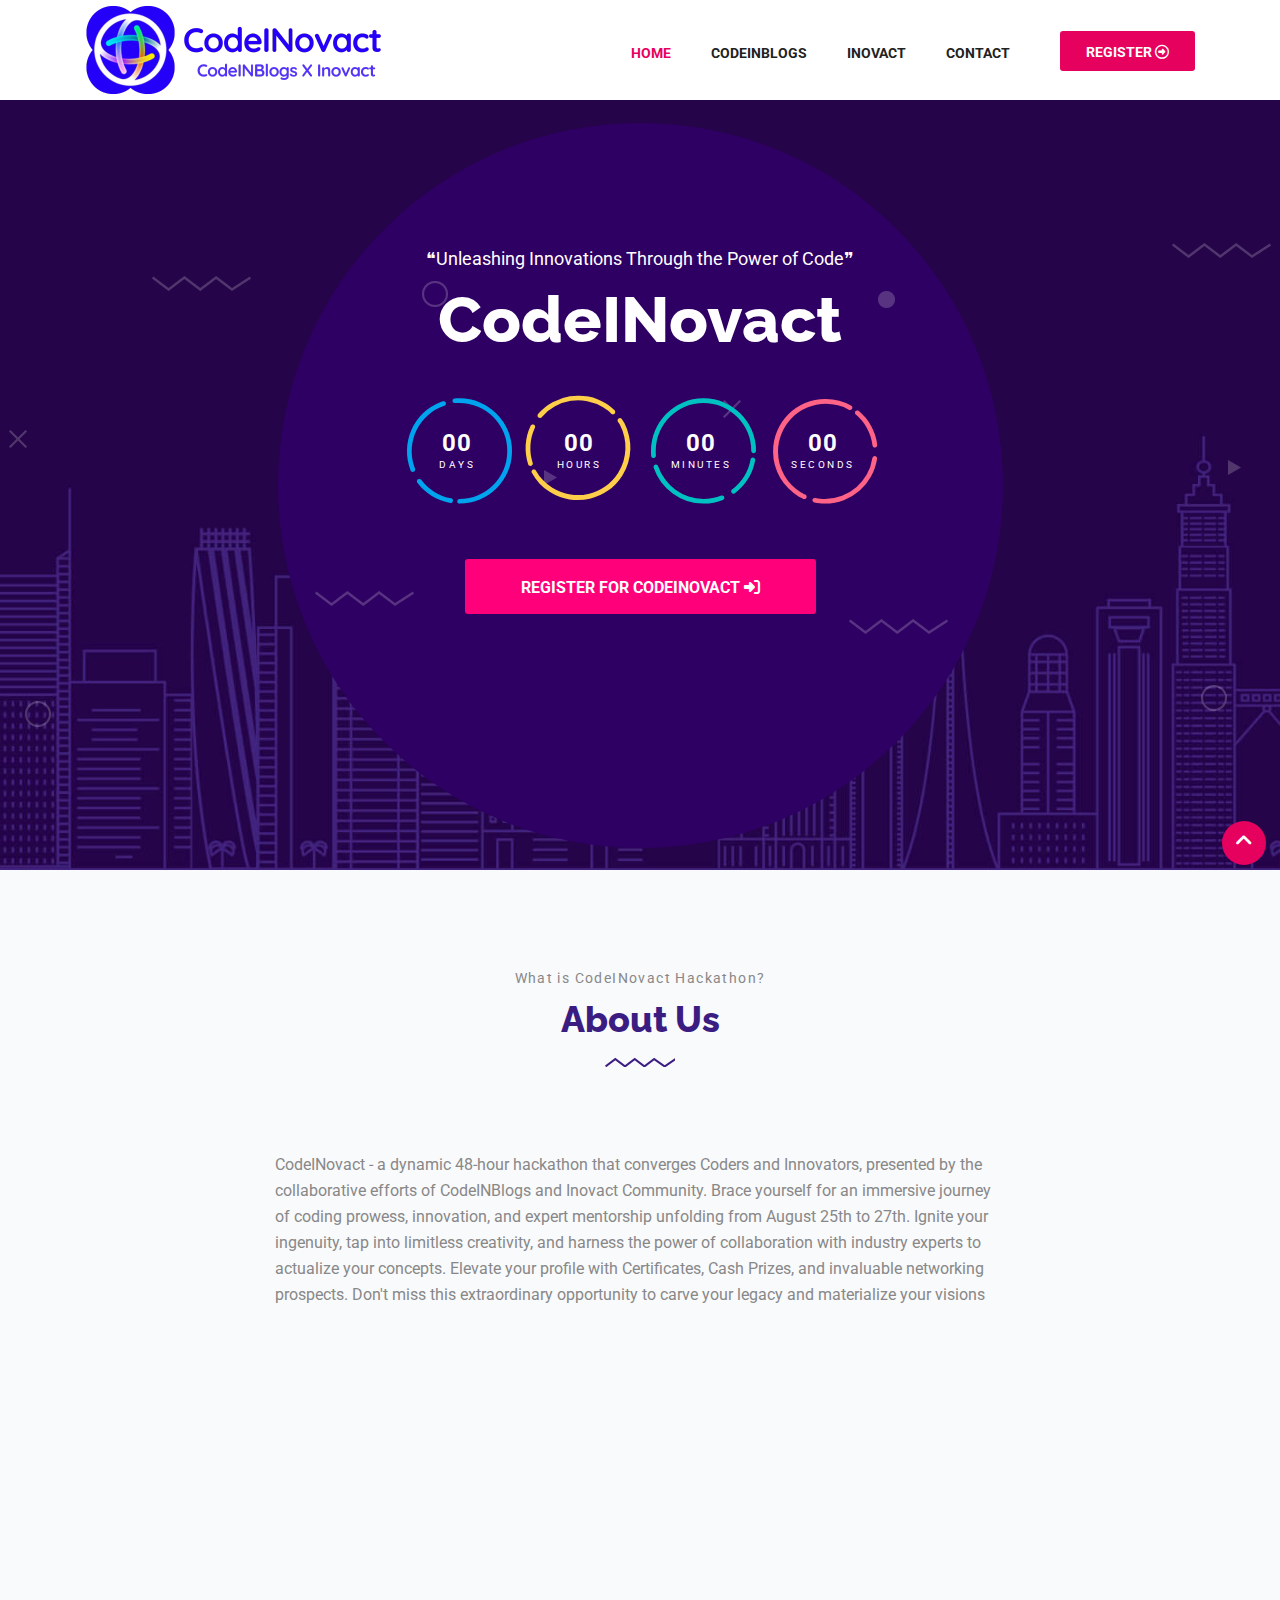
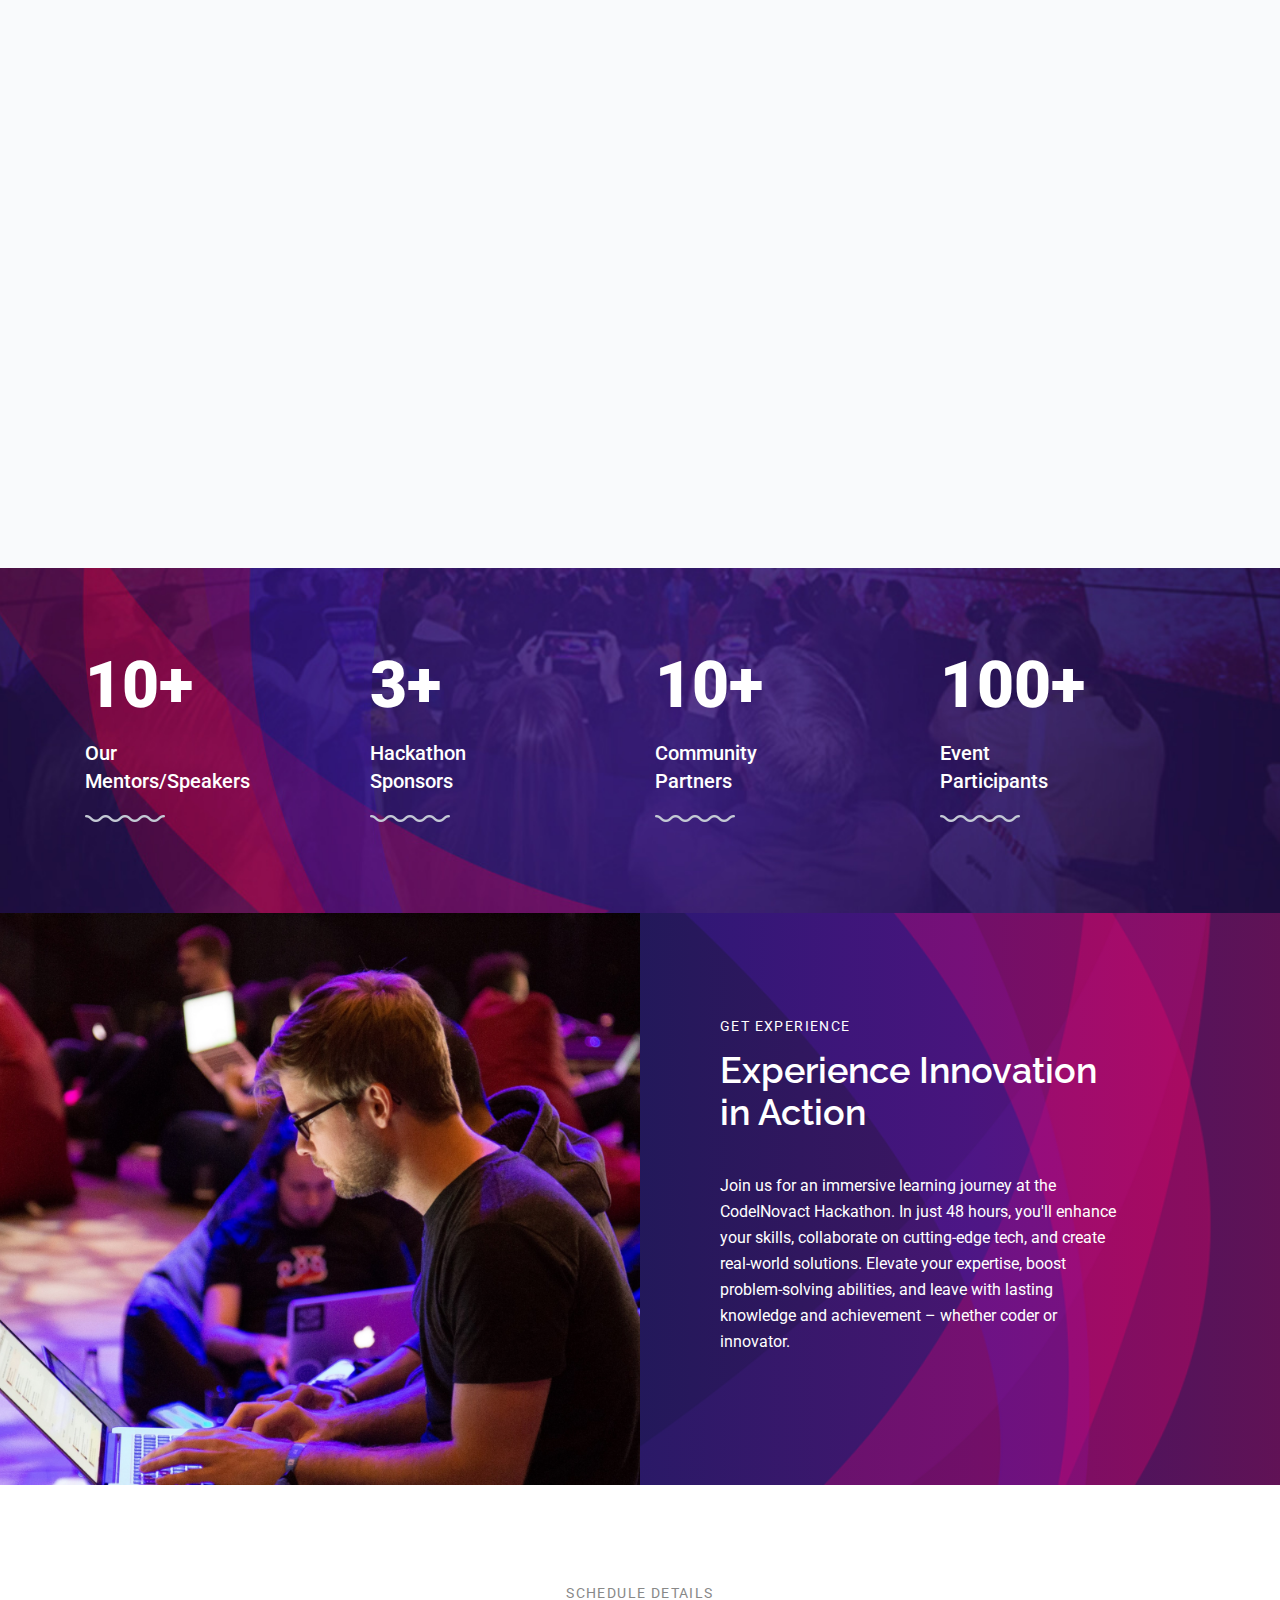
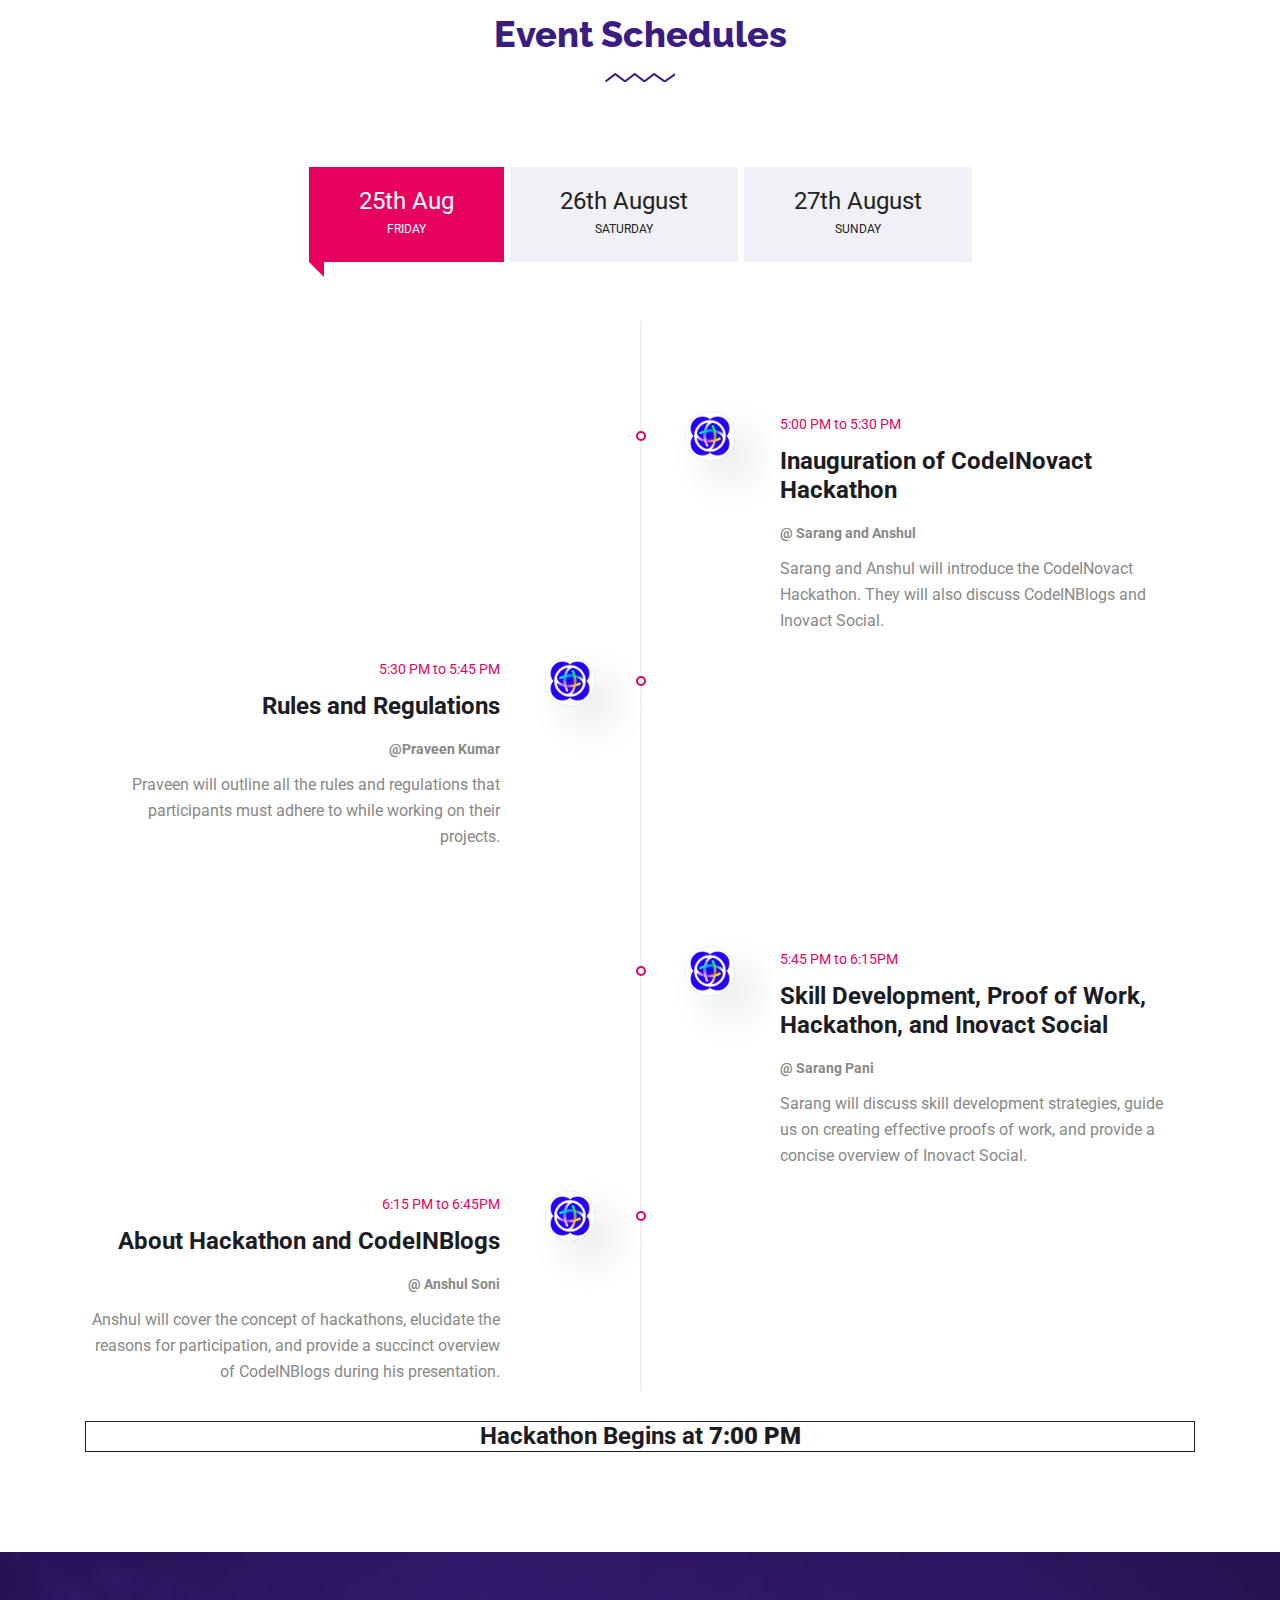
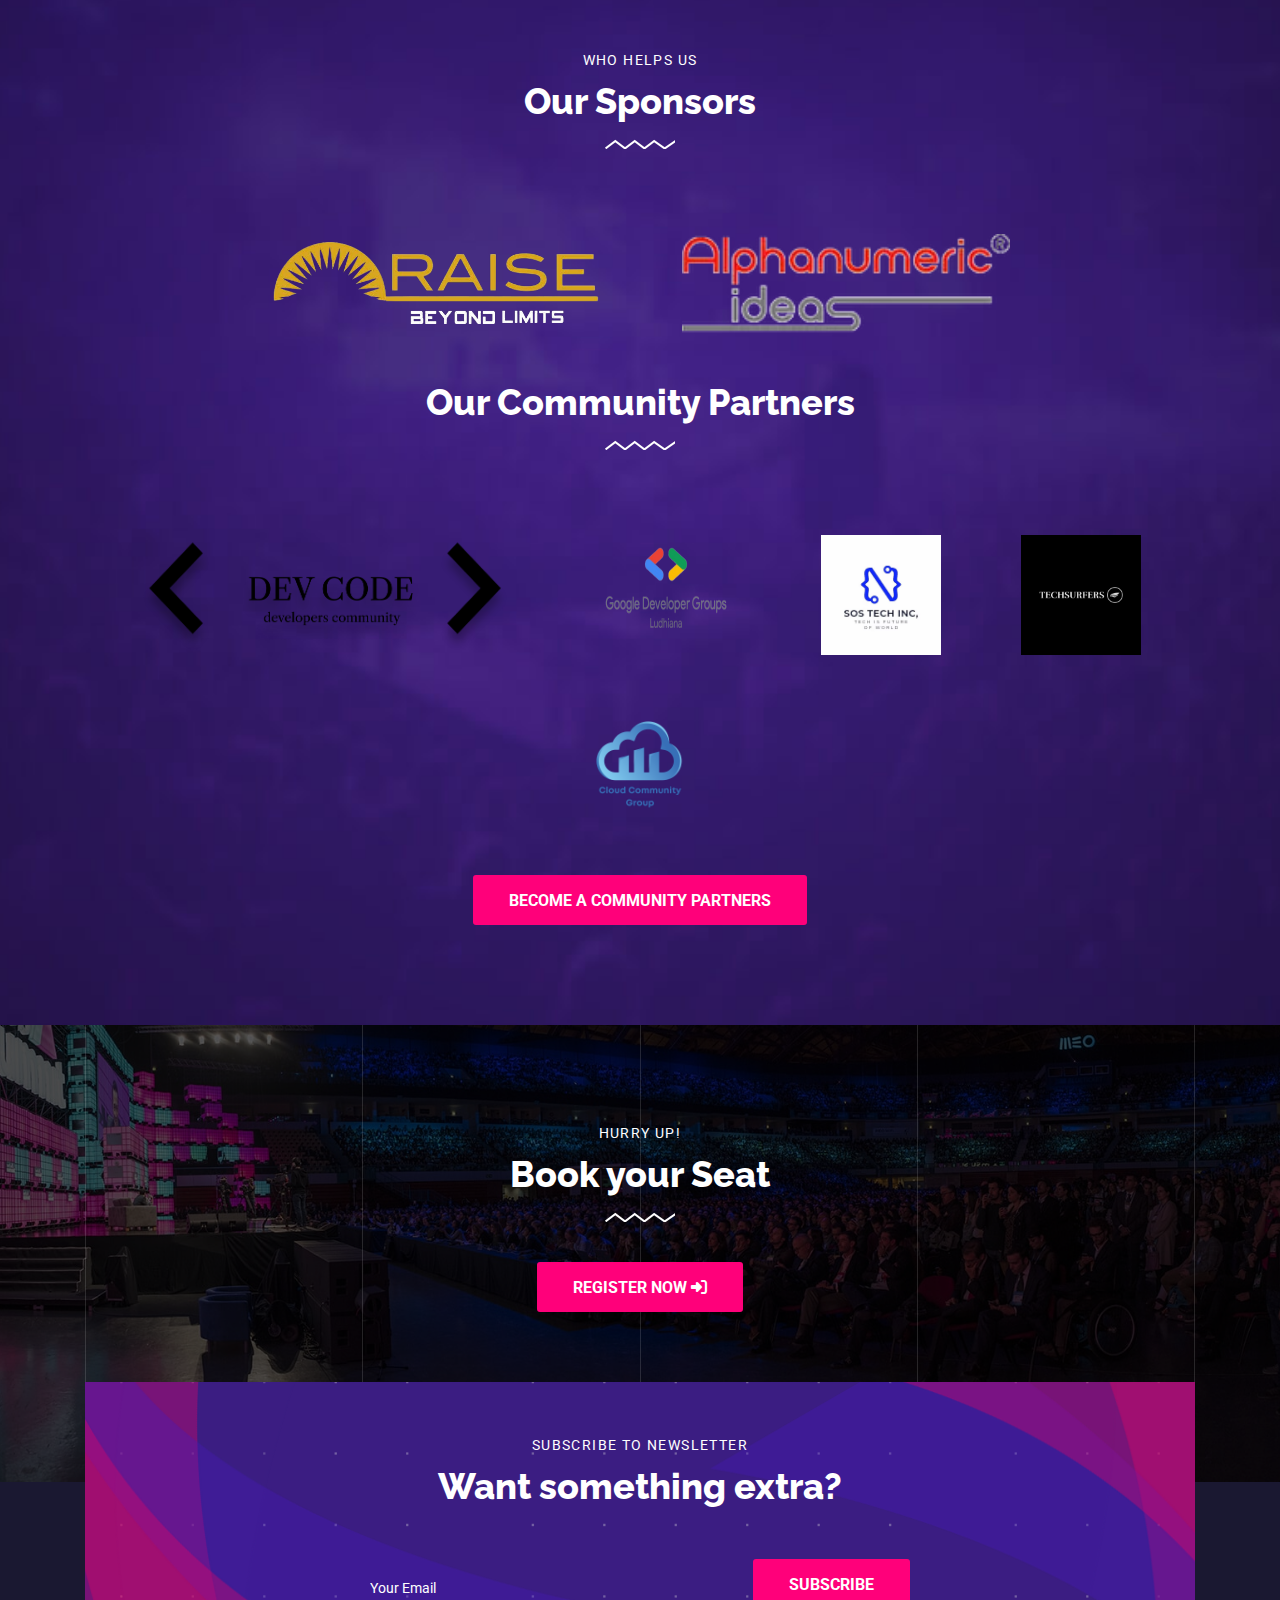
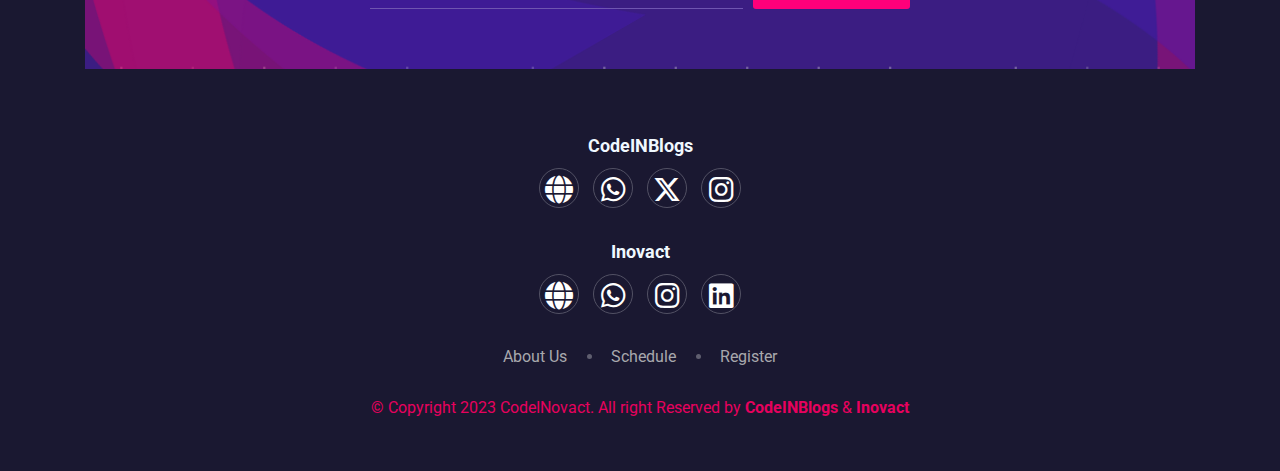
==== commit 86bdd14b: "logo update" ====
--- a/index.html
+++ b/index.html
@@ -981,7 +981,7 @@
                         <div class="row">
                             <div class="col-lg-12">
                                 <div class="sponsors-logo text-center">
-                                    <a href="#"><img src="images/partners/DevCode.jpg" alt="" height="120px" /></a>
+                                    <a href="#"><img src="images/partners/DevCode.png" alt="" height="120px" /></a>
                                     <a href="#"><img src="images/partners/GDG-Ludhiana.png" alt="" height="120px"
                                             width="150px" /></a>
                                     <a href="#"><img src="images/partners/SOS-tech.png" alt="" height="120px" /></a>
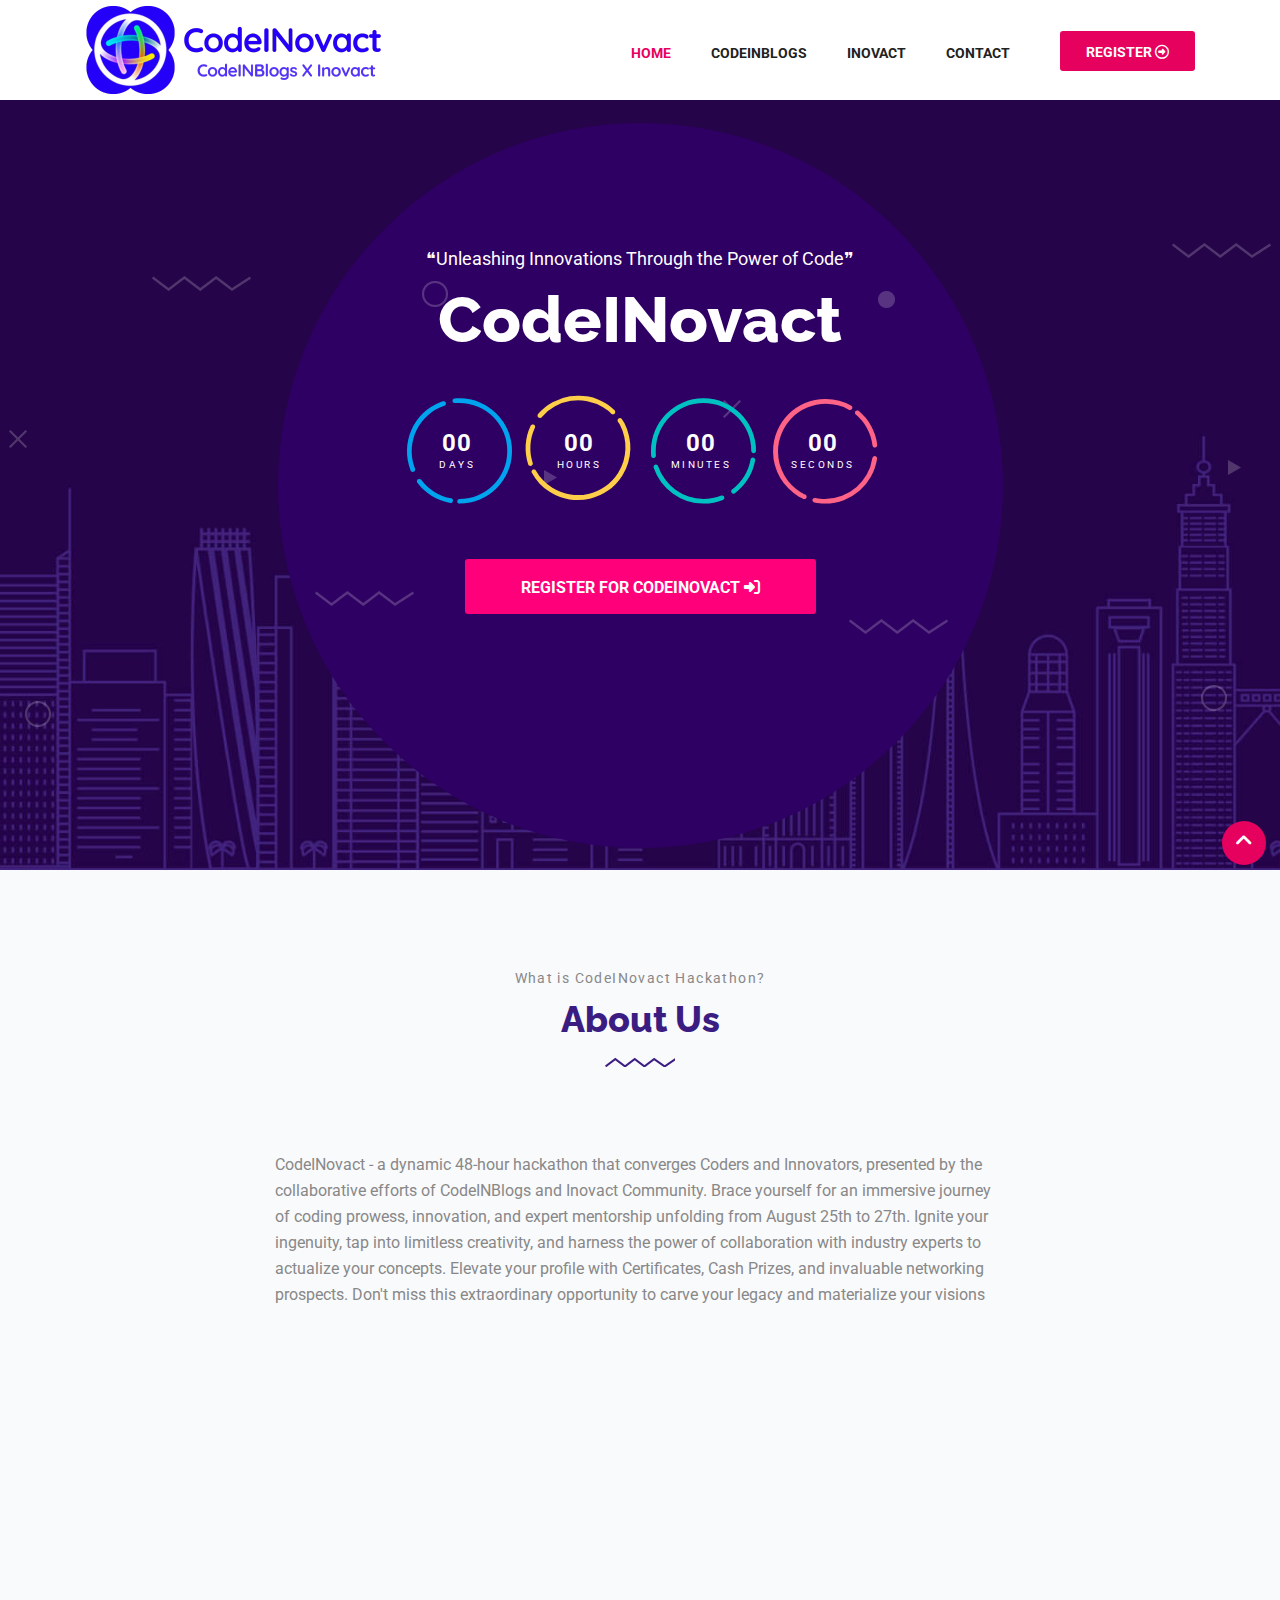
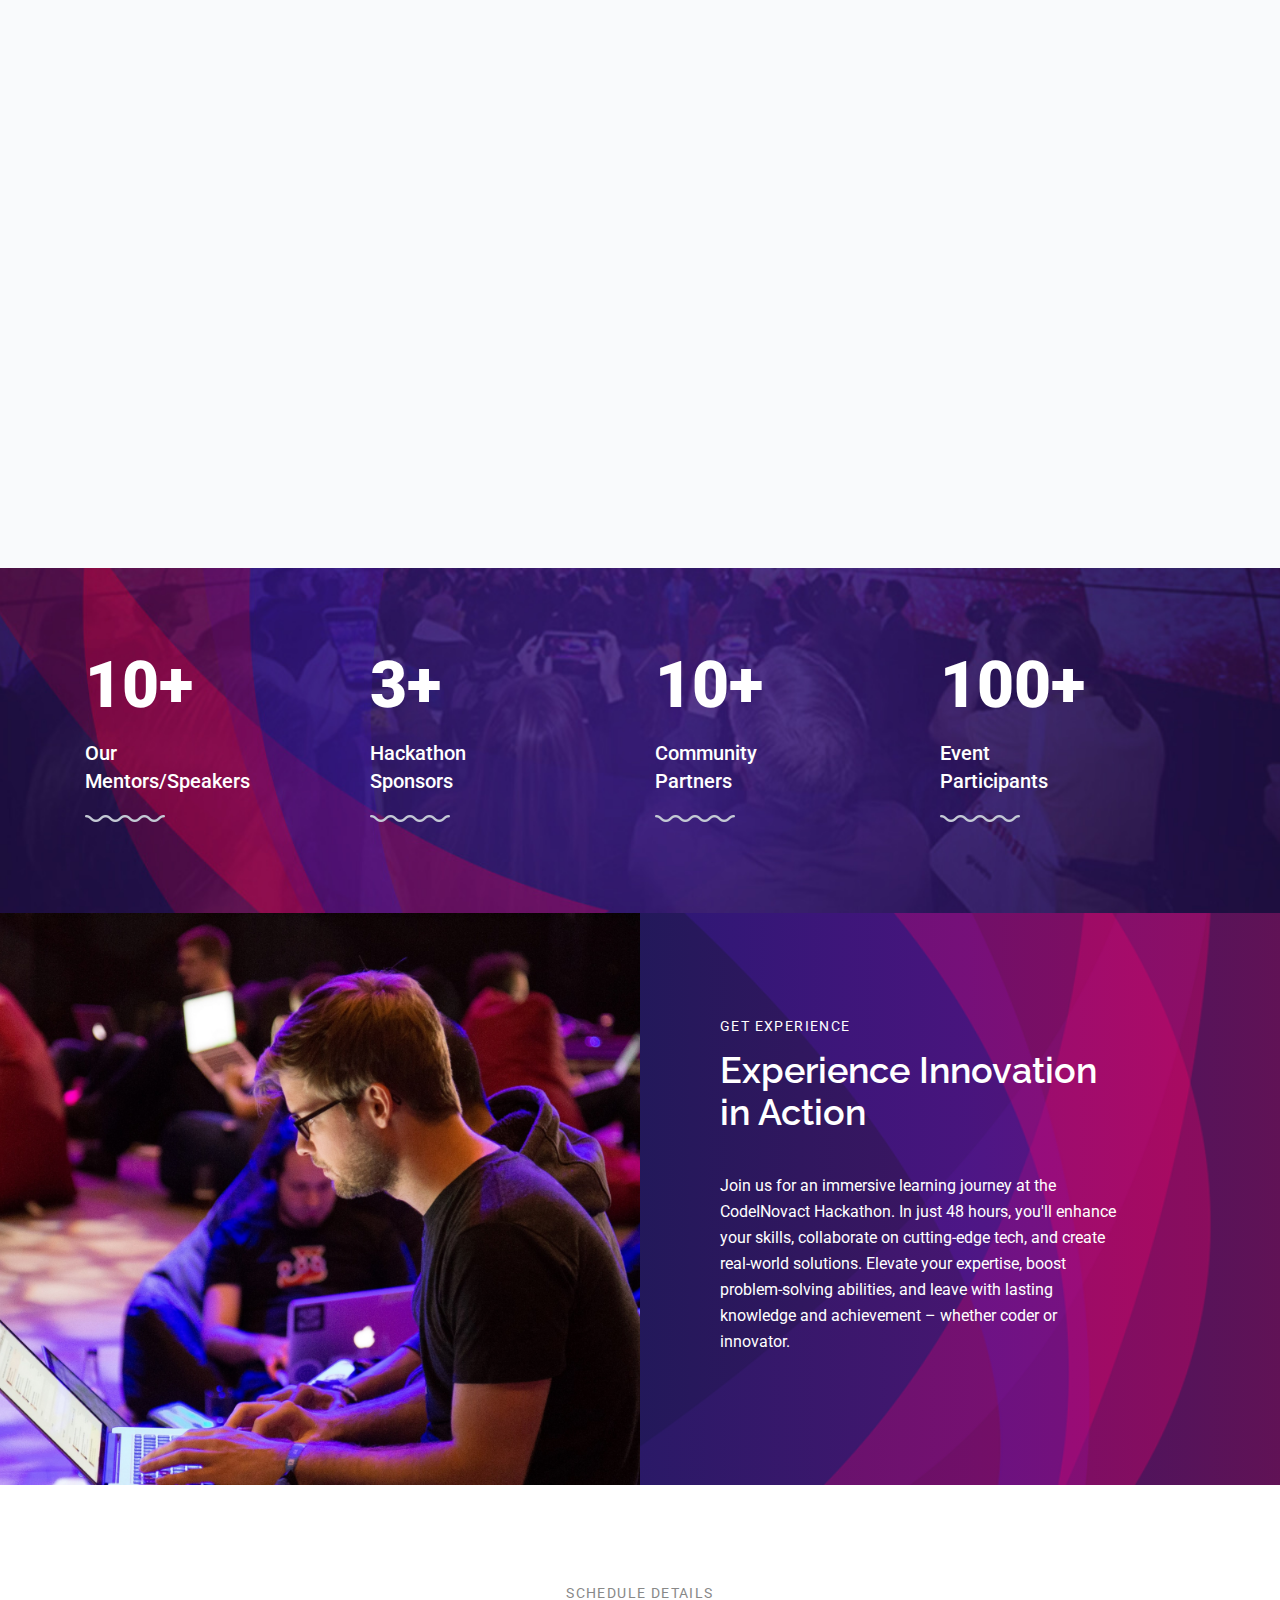
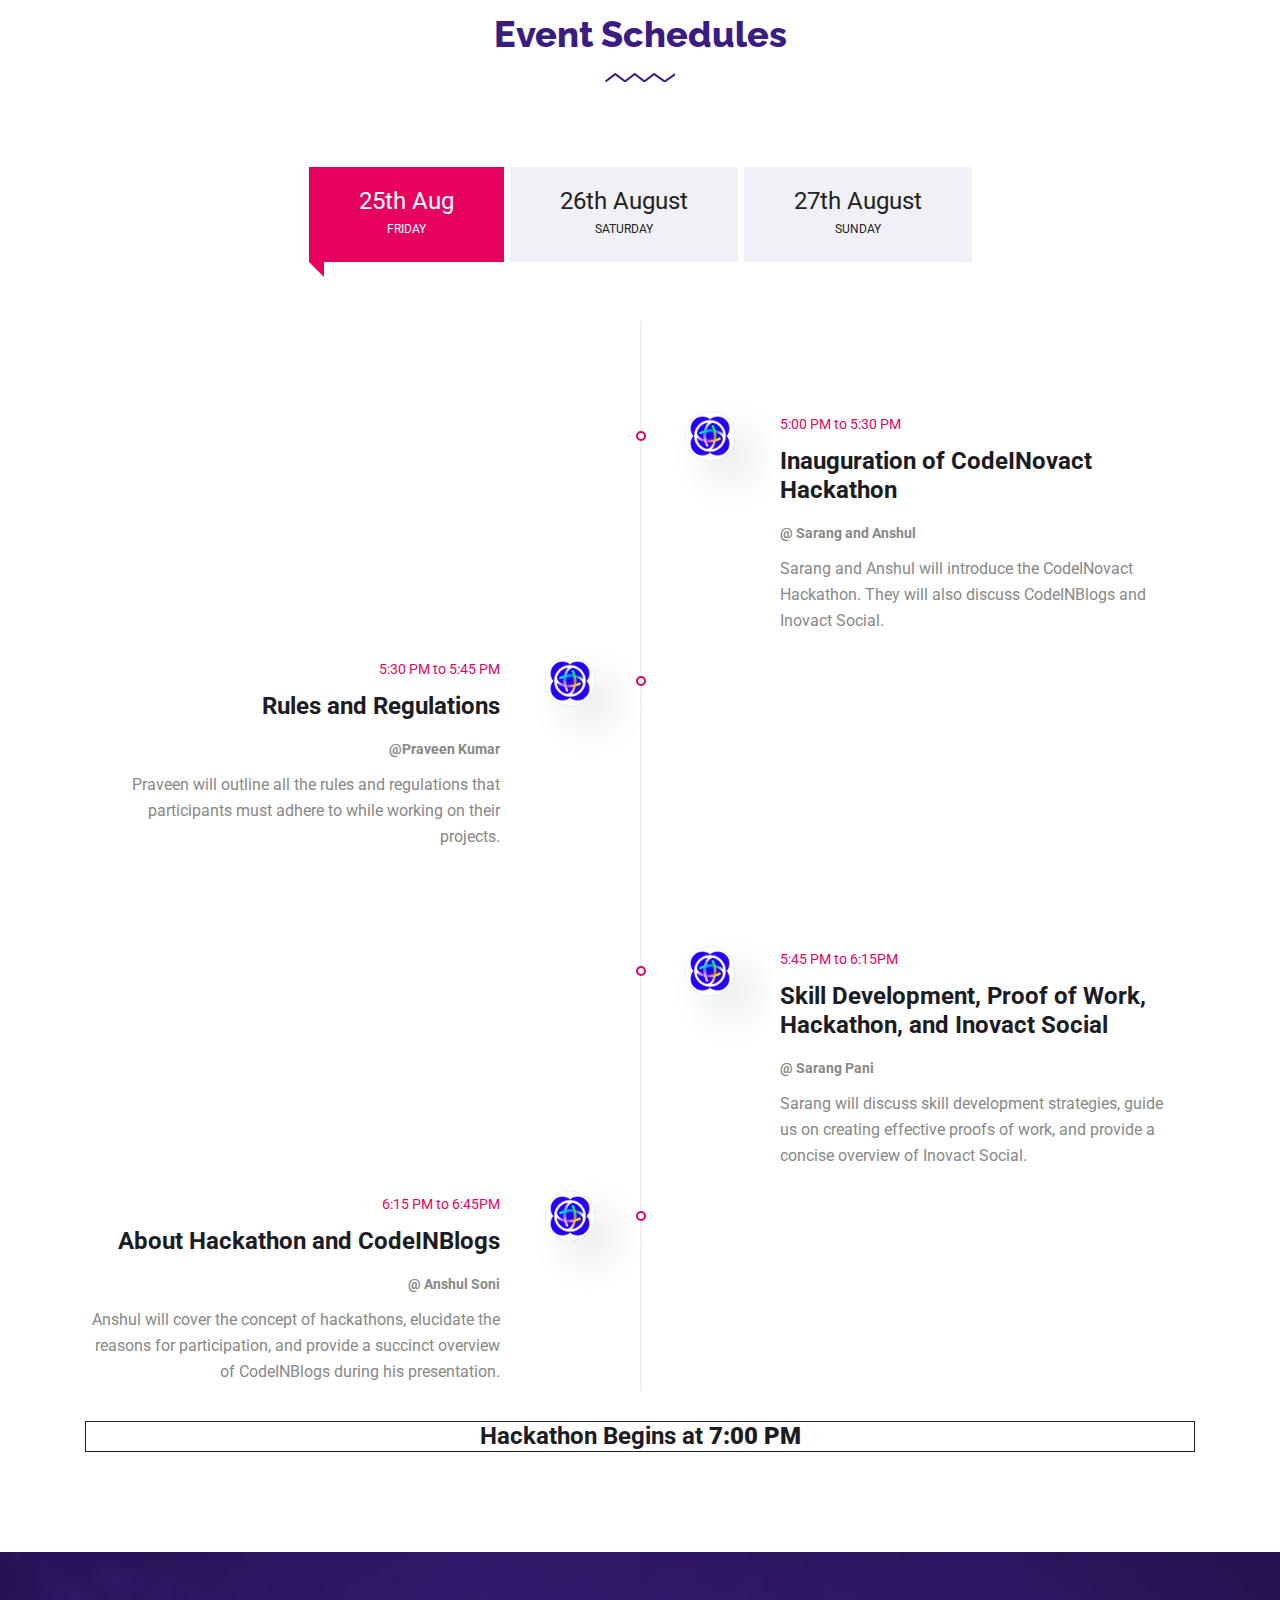
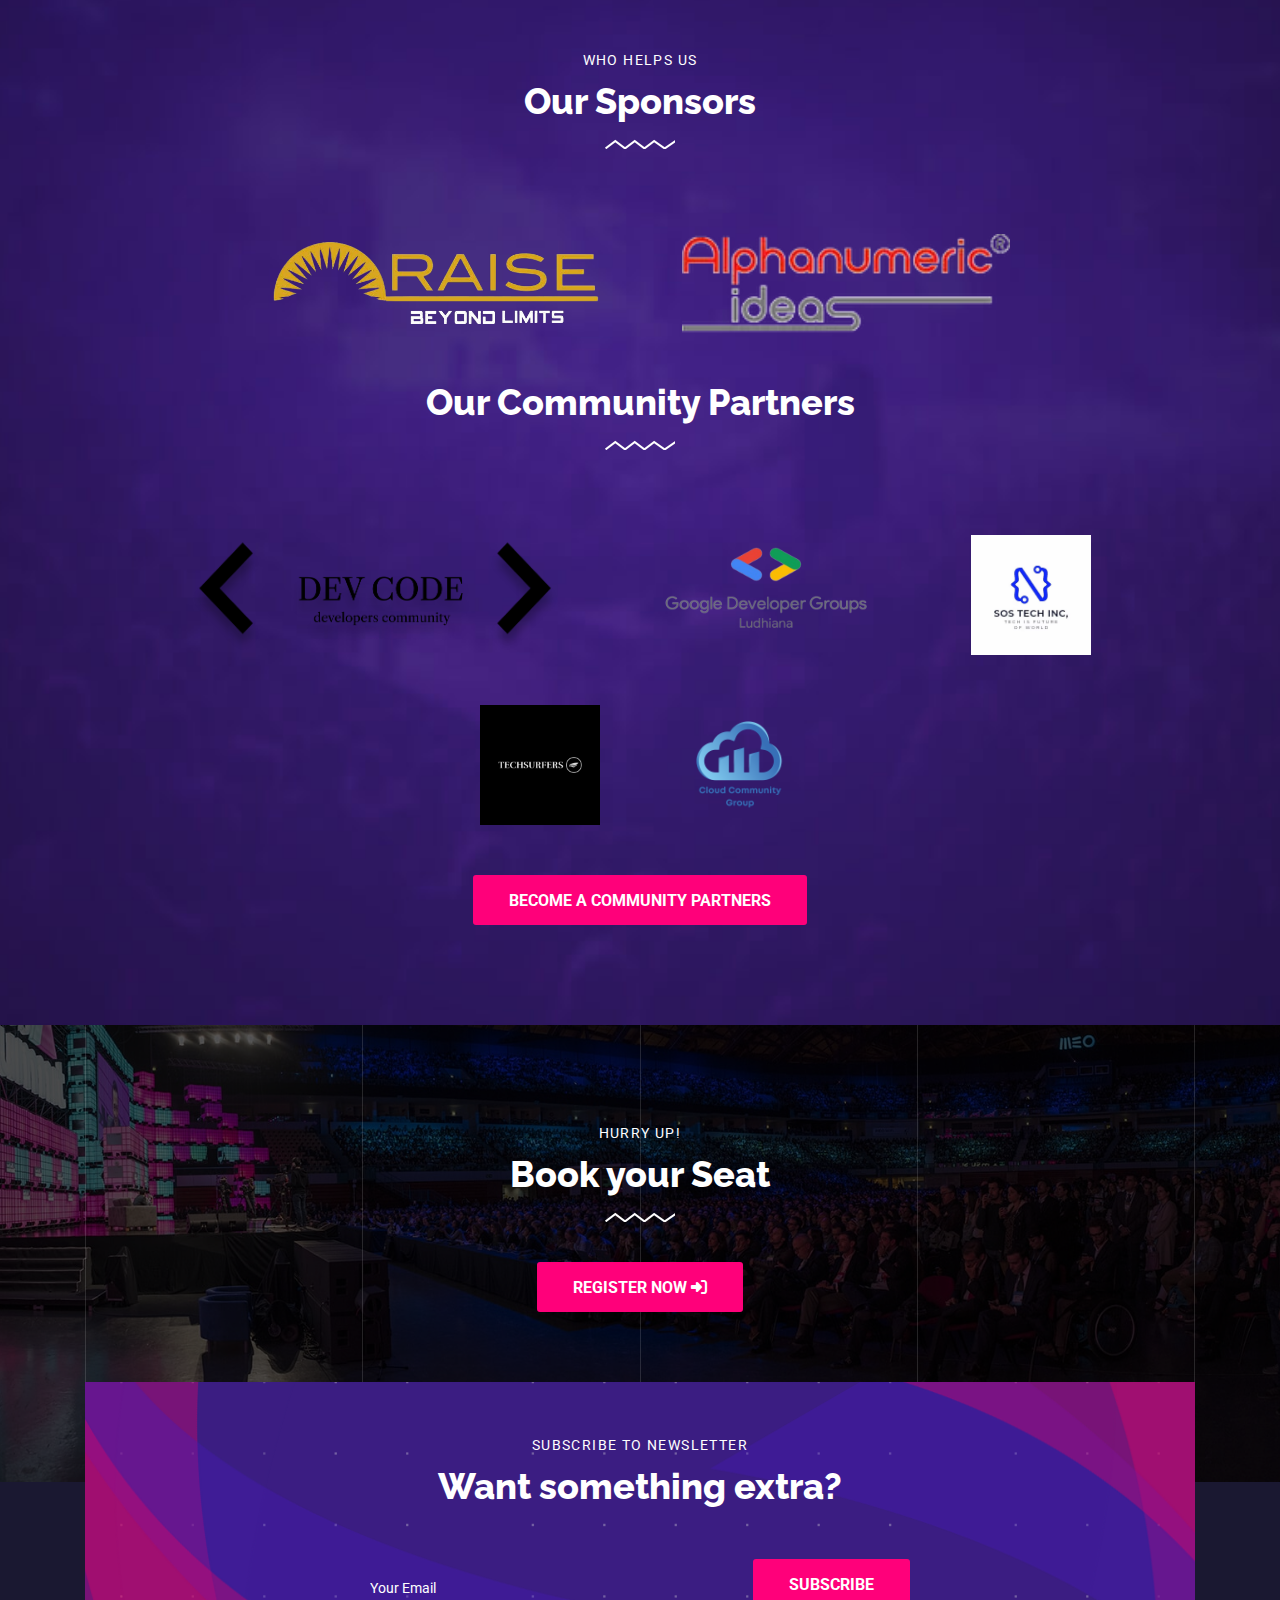
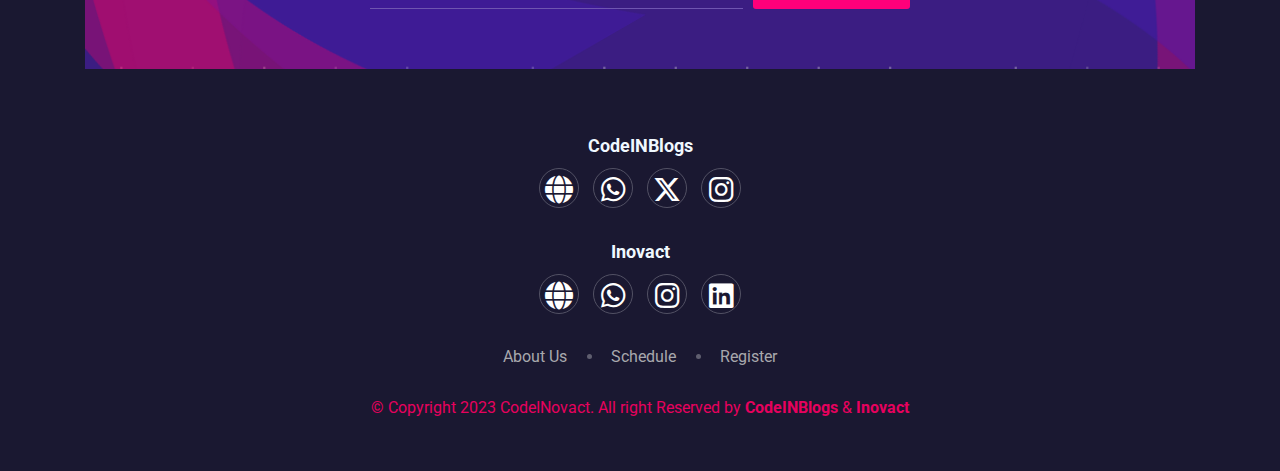
==== commit d11606b6: "done" ====
--- a/index.html
+++ b/index.html
@@ -983,7 +983,7 @@
                                 <div class="sponsors-logo text-center">
                                     <a href="#"><img src="images/partners/DevCode.png" alt="" height="120px" /></a>
                                     <a href="#"><img src="images/partners/GDG-Ludhiana.png" alt="" height="120px"
-                                            width="150px" /></a>
+                                            width="250px" /></a>
                                     <a href="#"><img src="images/partners/SOS-tech.png" alt="" height="120px" /></a>
                                     <a href="#"><img src="images/partners/Tech Surfer.webp" alt="" height="120px" /></a>
                                     <a href="#"><img src="images/partners/Cloud Community Group logo.png" alt=""
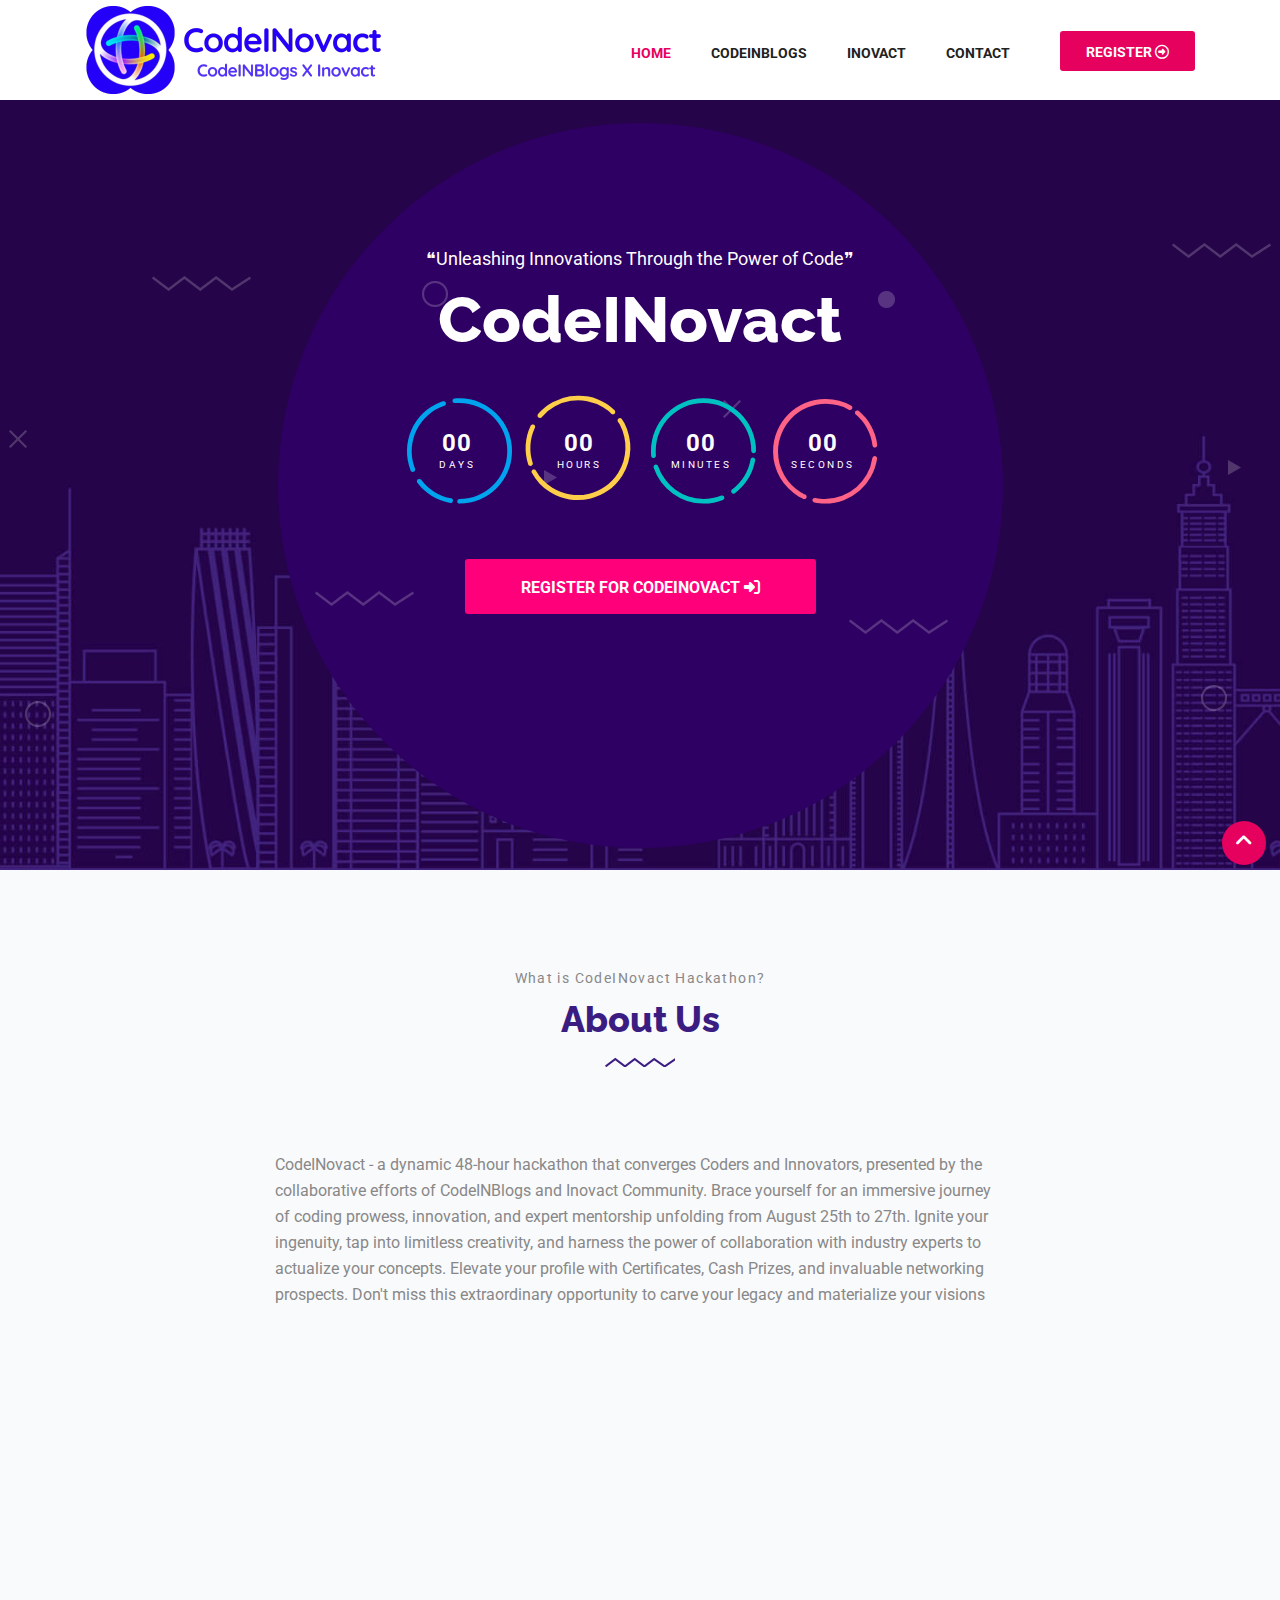
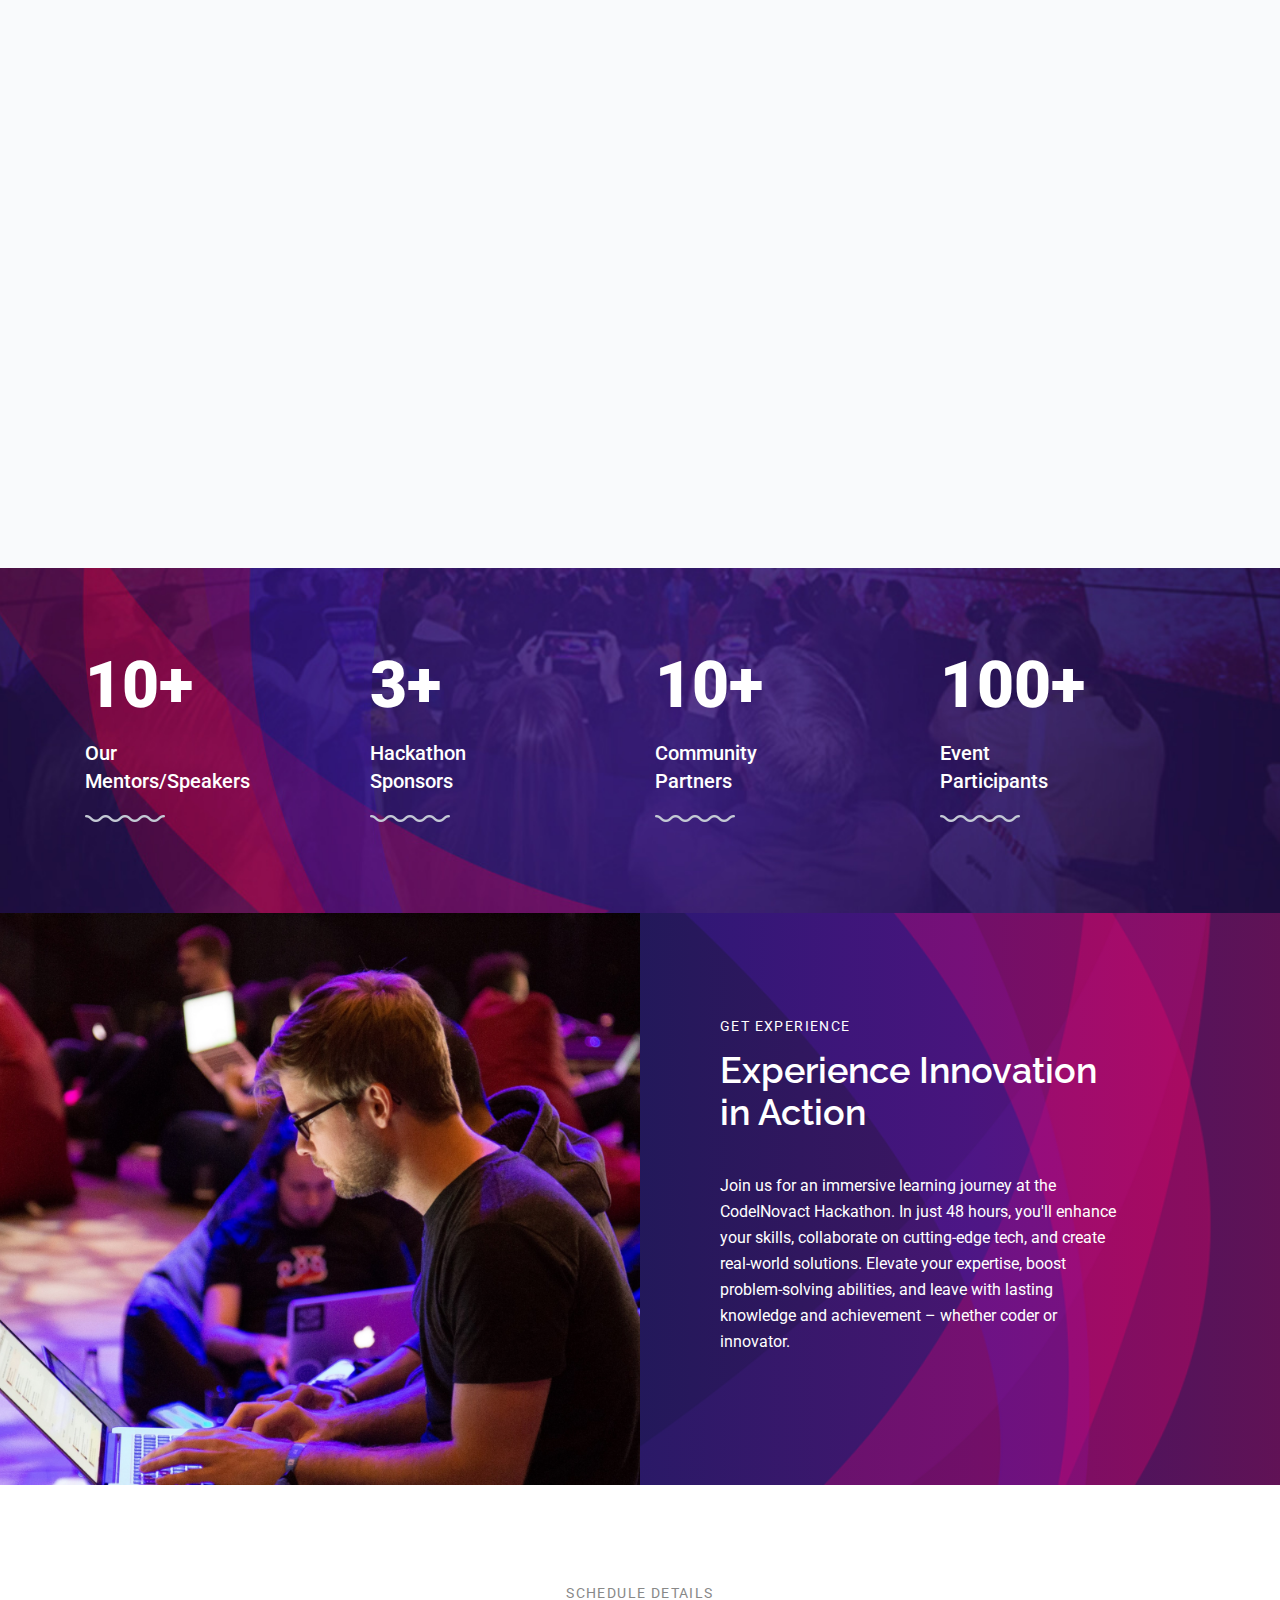
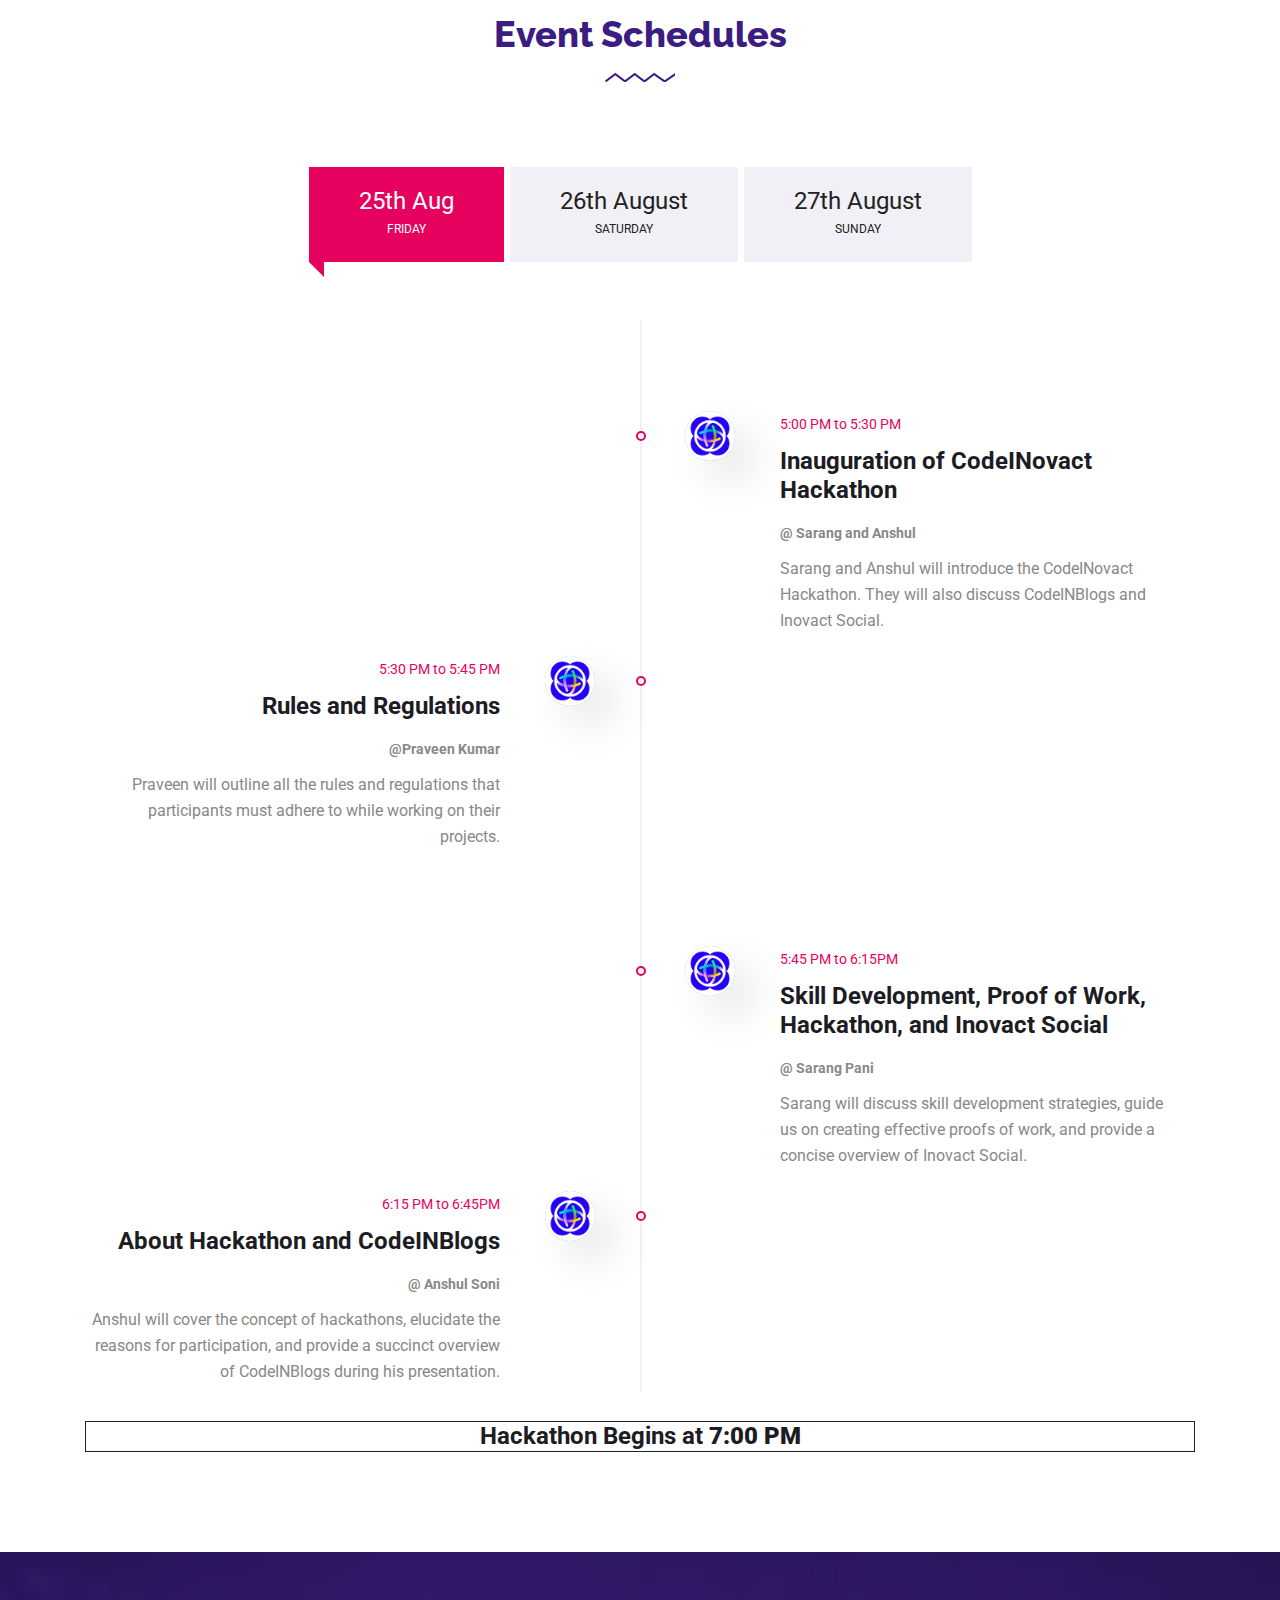
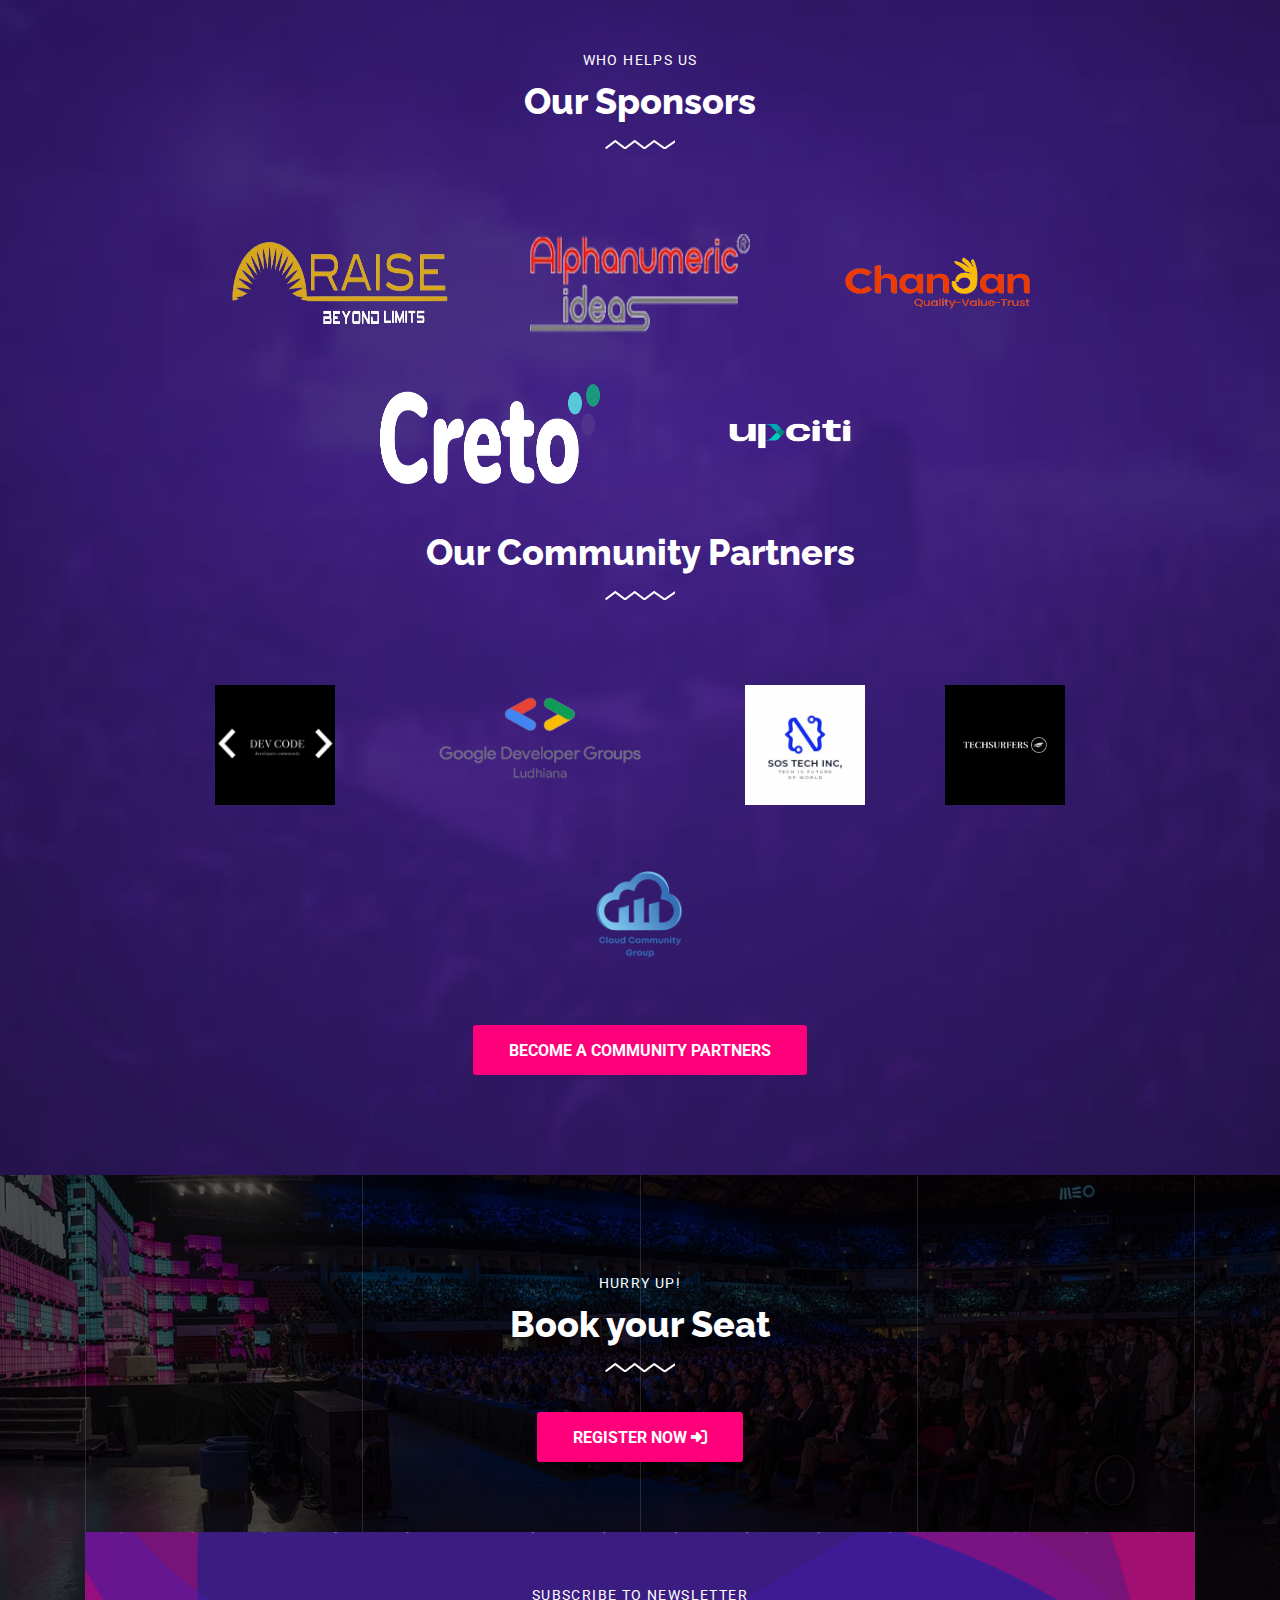
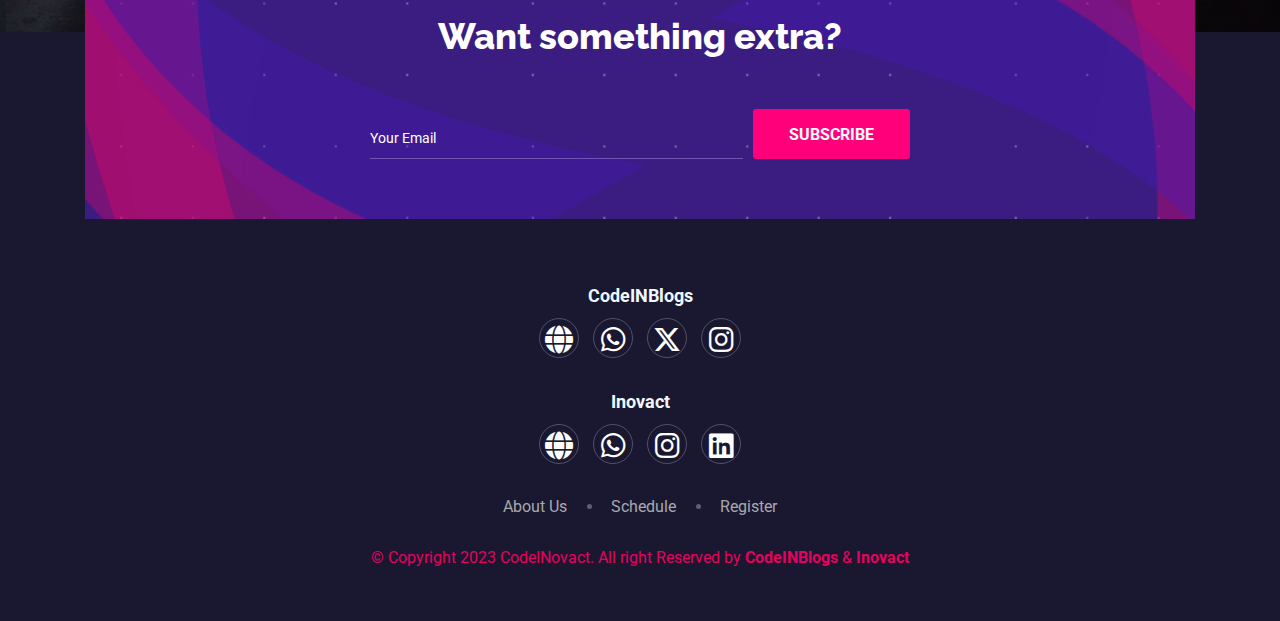
==== commit b8b696ee: "logo update" ====
--- a/index.html
+++ b/index.html
@@ -966,8 +966,13 @@
                 <div class="row">
                     <div class="col-lg-12">
                         <div class="sponsors-logo text-center">
-                            <a href="#"><img src="images/sponsors/sponsor1.png" alt="" height="100px" /></a>
-                            <a href="#"><img src="images/sponsors/sponsor2.png" alt="" height="100px" /></a>
+                            <a href="#"><img src="images/sponsors/sponsor1.png" alt="" height="100px"width="220px" /></a>
+                            <a href="#"><img src="images/sponsors/sponsor2.png" alt="" height="100px"width="220px" /></a>
+
+                            <a href="#"><img src="images/sponsors/chandan.png" alt="" height="100px"width="220px" /></a>
+                            <a href="#"><img src="images/sponsors/Creto W.png" alt="" height="100px"width="220px" /></a>
+                            <a href="#"><img src="images/sponsors/upciti.jpeg" alt="" height="100px" width="220px" /></a>
+
 
                             <!-- <div class="sponsor-btn text-center">
                <a href="#" class="btn">Become a Sponsor</a>
@@ -977,11 +982,10 @@
                         <h2 class="section-title white">
                             Our Community Partners
                         </h2>
-
                         <div class="row">
                             <div class="col-lg-12">
                                 <div class="sponsors-logo text-center">
-                                    <a href="#"><img src="images/partners/DevCode.png" alt="" height="120px" /></a>
+                                    <a href="#"><img src="images/partners/dev code community.jpg" alt="" height="120px" /></a>
                                     <a href="#"><img src="images/partners/GDG-Ludhiana.png" alt="" height="120px"
                                             width="250px" /></a>
                                     <a href="#"><img src="images/partners/SOS-tech.png" alt="" height="120px" /></a>
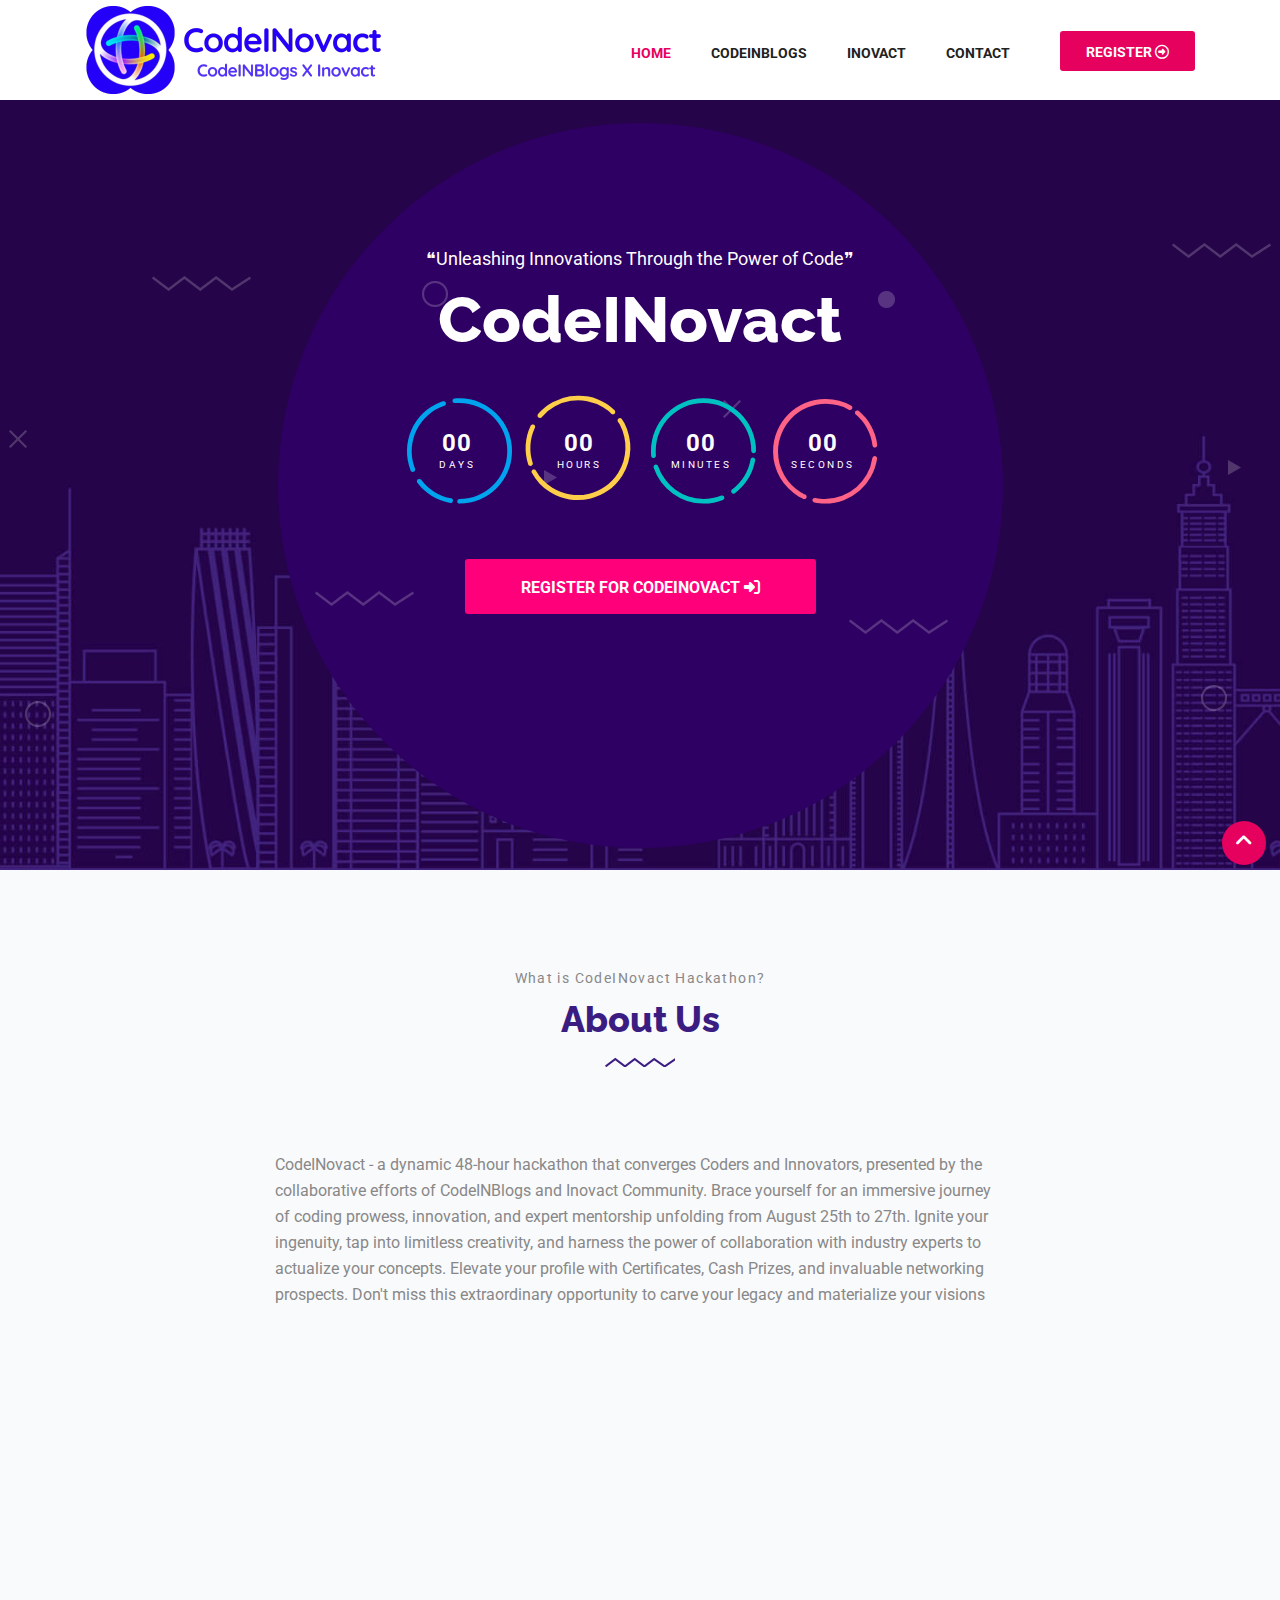
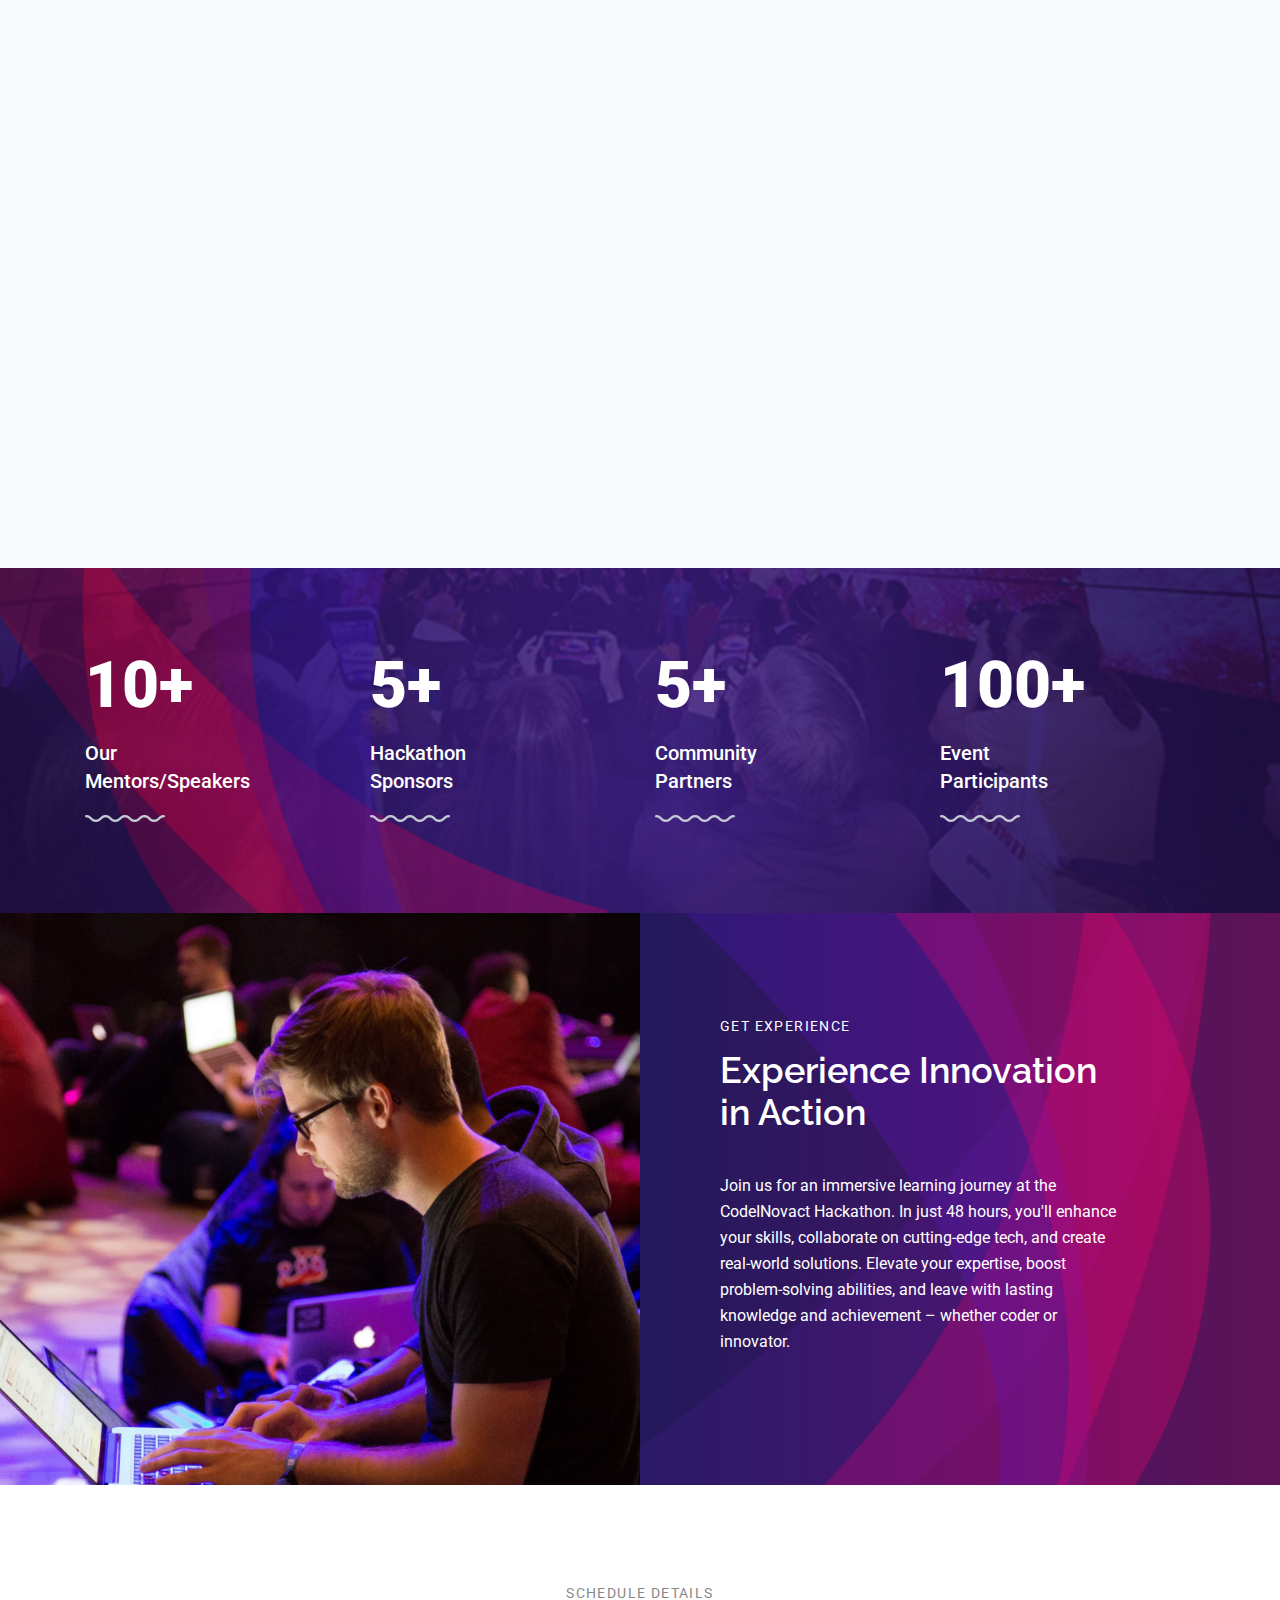
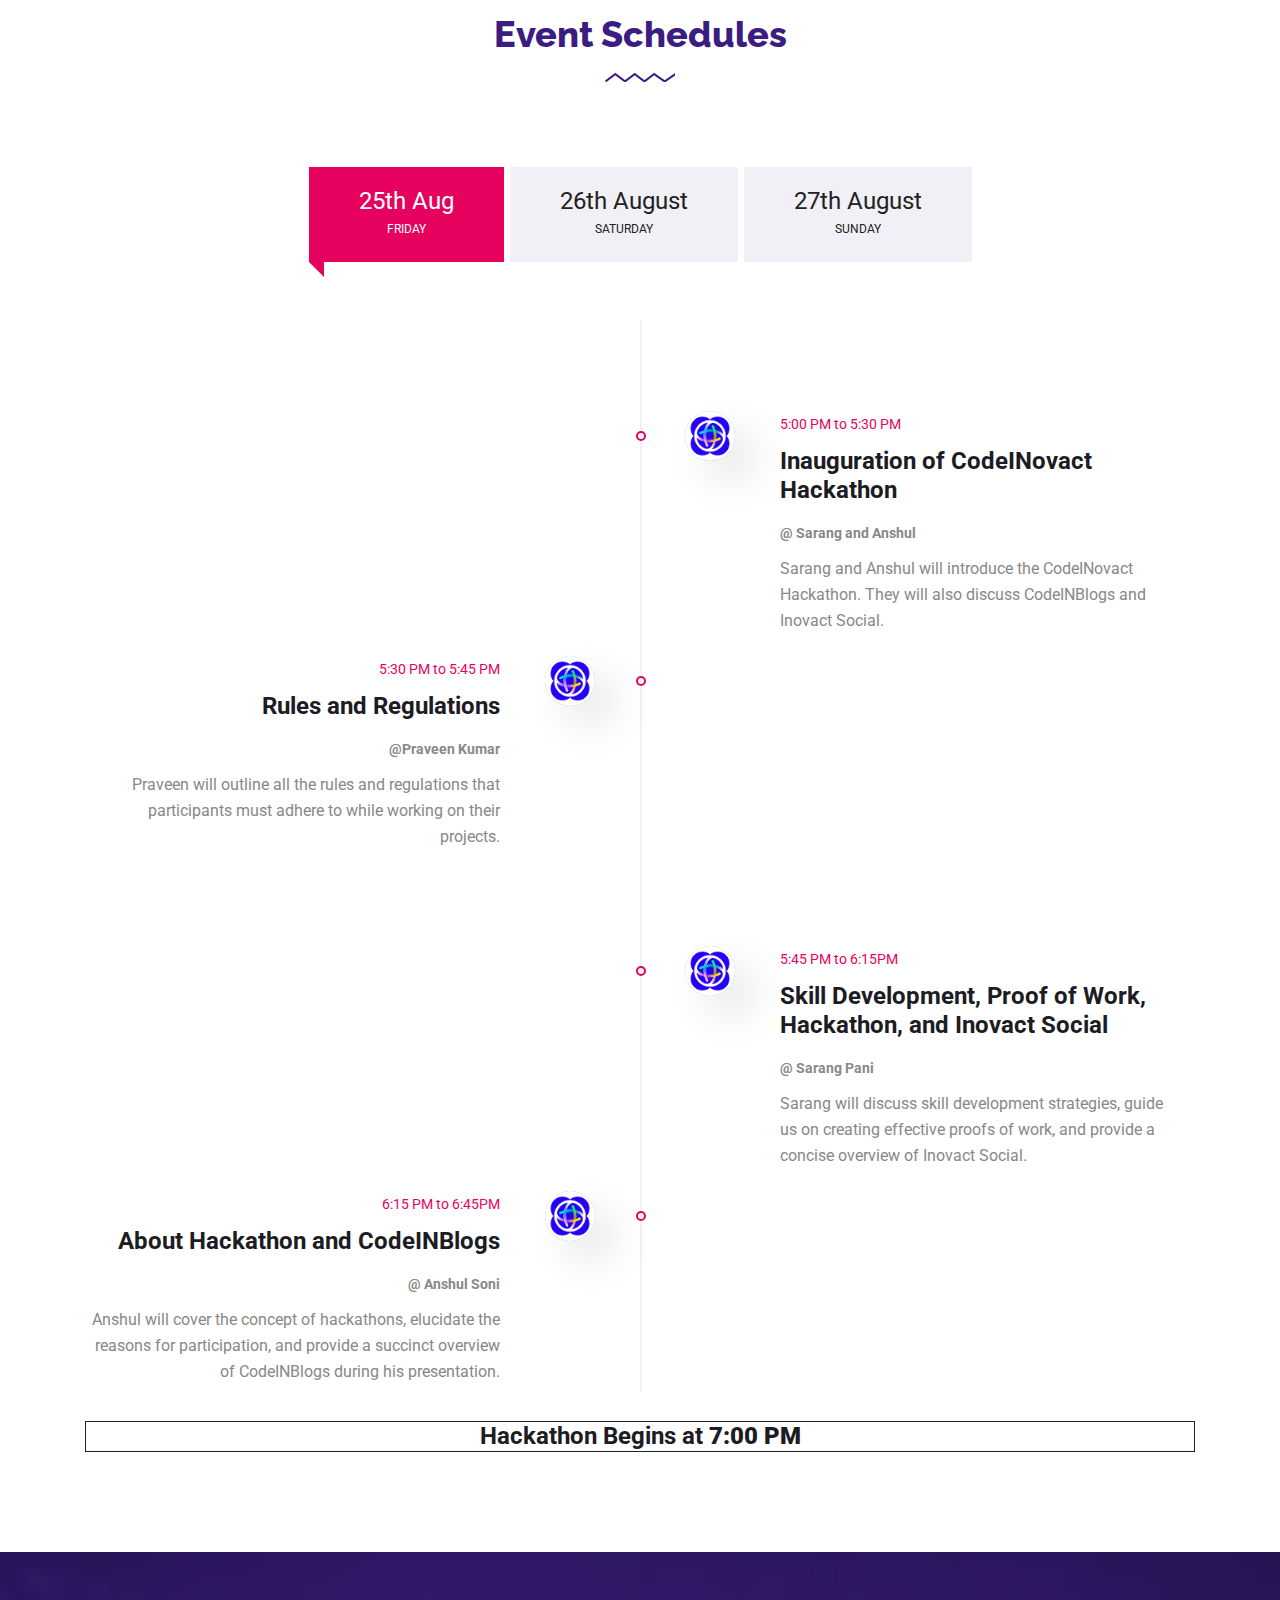
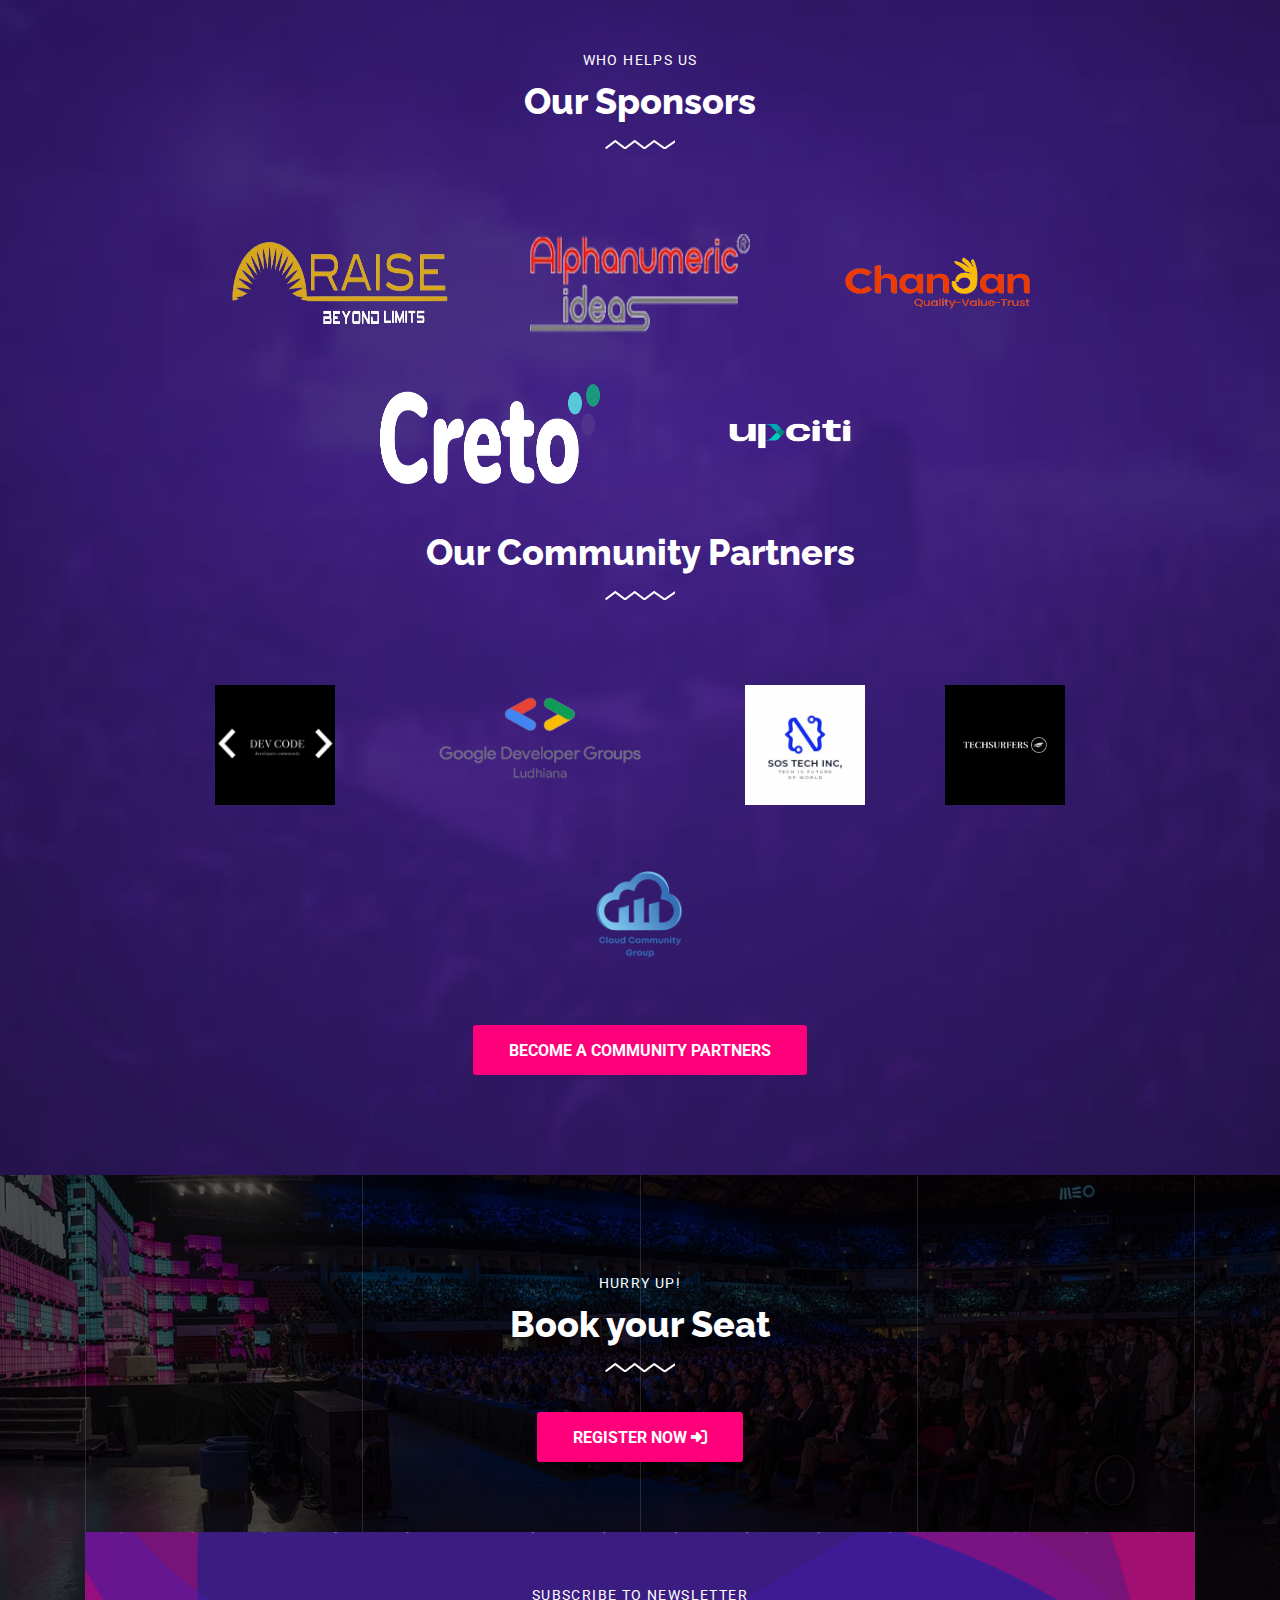
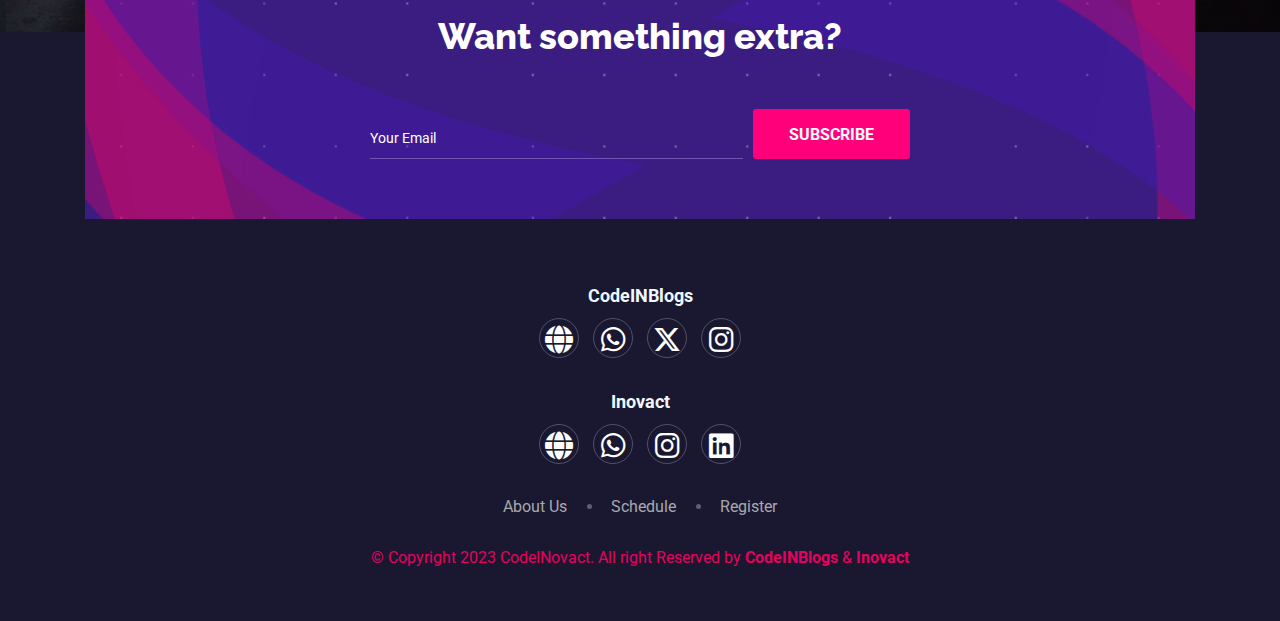
==== commit f2f703c4: "update" ====
--- a/index.html
+++ b/index.html
@@ -286,7 +286,7 @@
                     <div class="col-lg-3 col-md-6">
                         <div class="ts-single-funfact">
                             <h3 class="funfact-num">
-                                <span class="counterUp" data-counter="3">3</span>+
+                                <span class="counterUp" data-counter="5">5</span>+
                             </h3>
                             <h4 class="funfact-title">Hackathon Sponsors</h4>
                         </div>
@@ -295,7 +295,7 @@
                     <div class="col-lg-3 col-md-6">
                         <div class="ts-single-funfact">
                             <h3 class="funfact-num">
-                                <span class="counterUp" data-counter="28">10</span>+
+                                <span class="counterUp" data-counter="5">5</span>+
                             </h3>
                             <h4 class="funfact-title">Community Partners</h4>
                         </div>
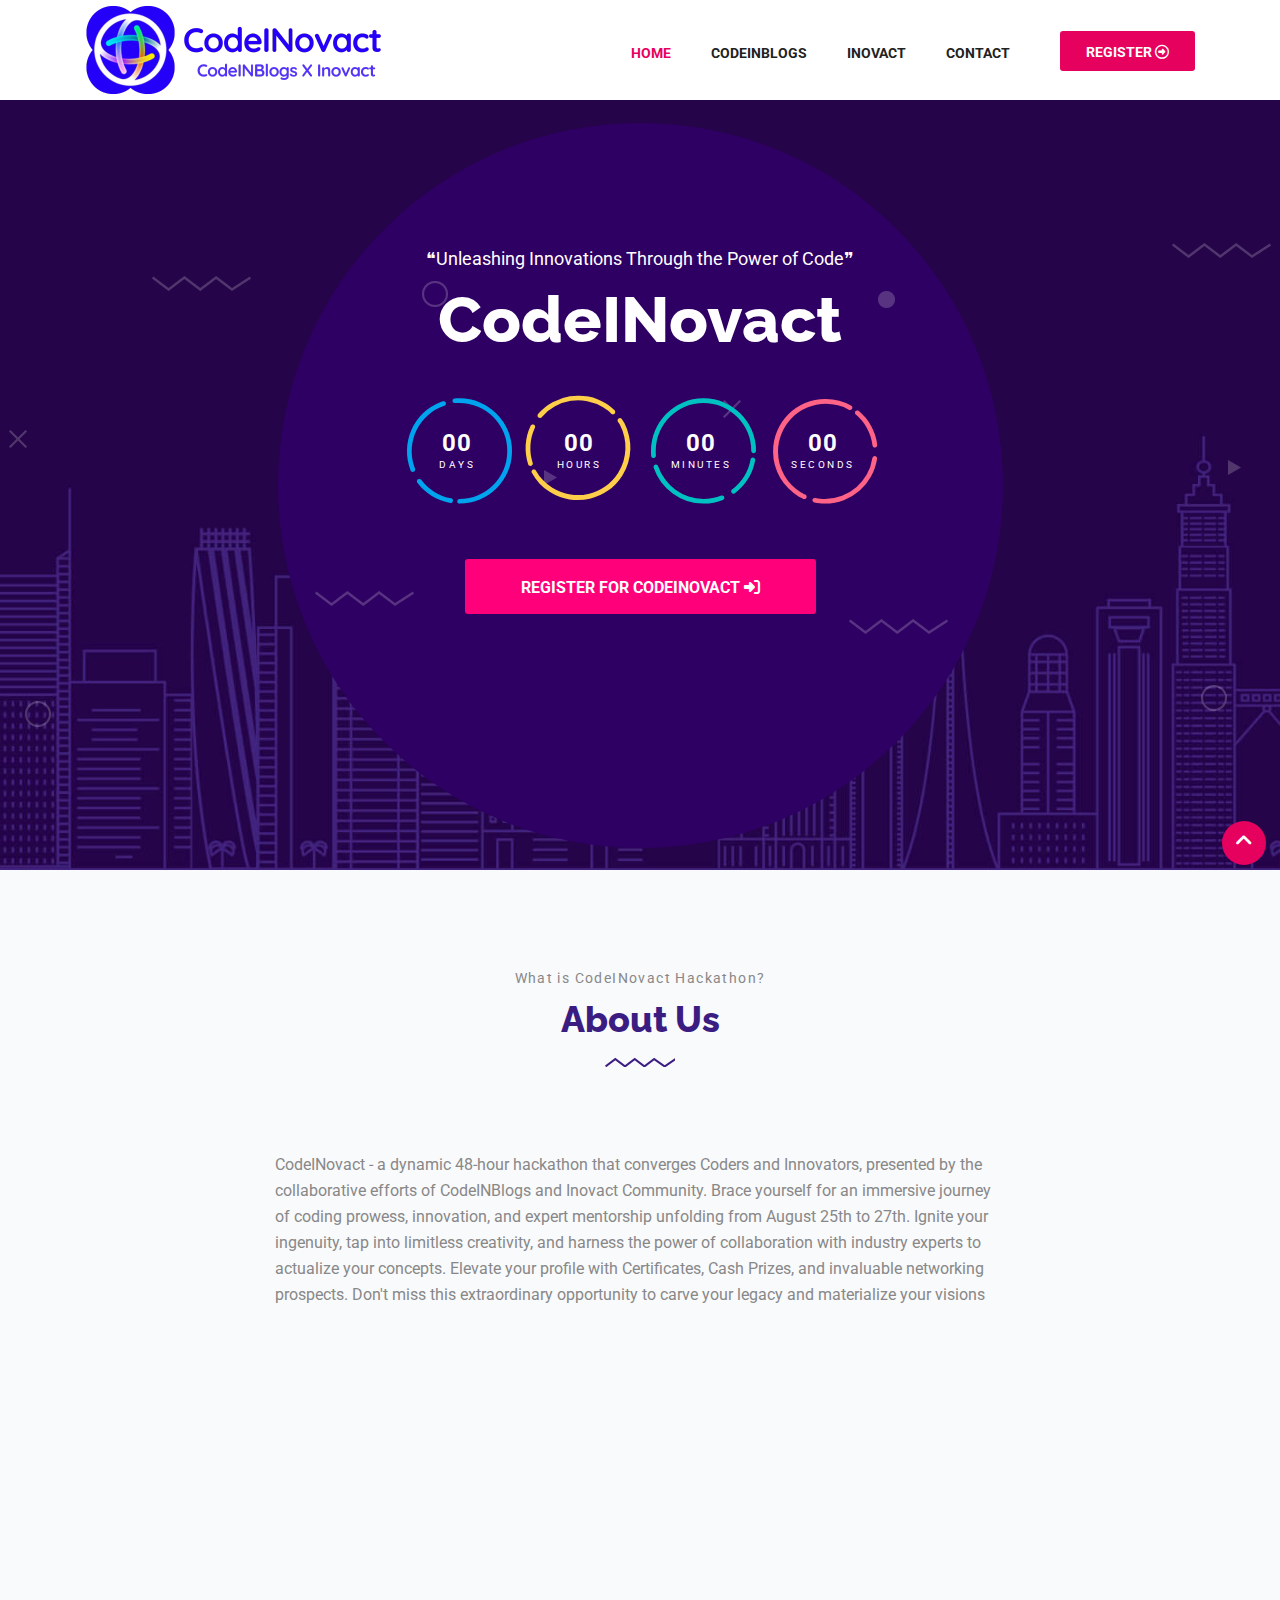
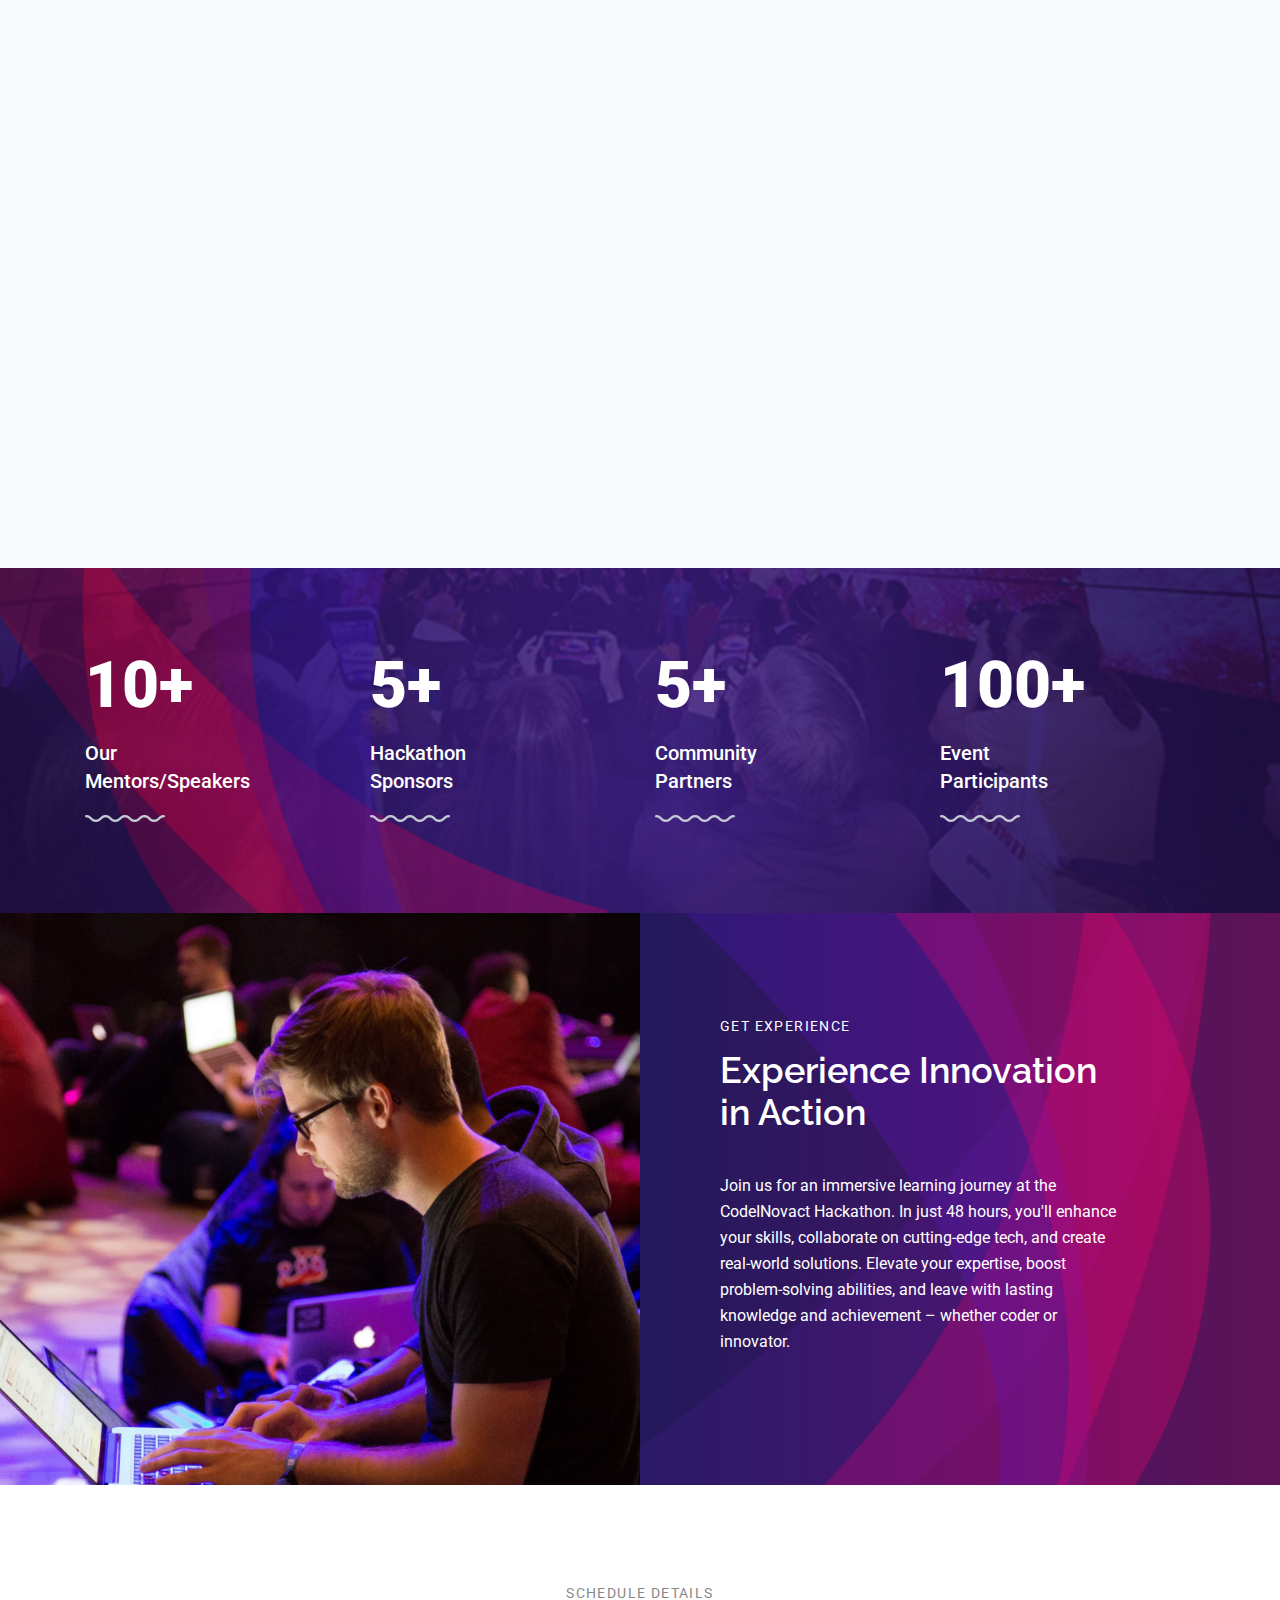
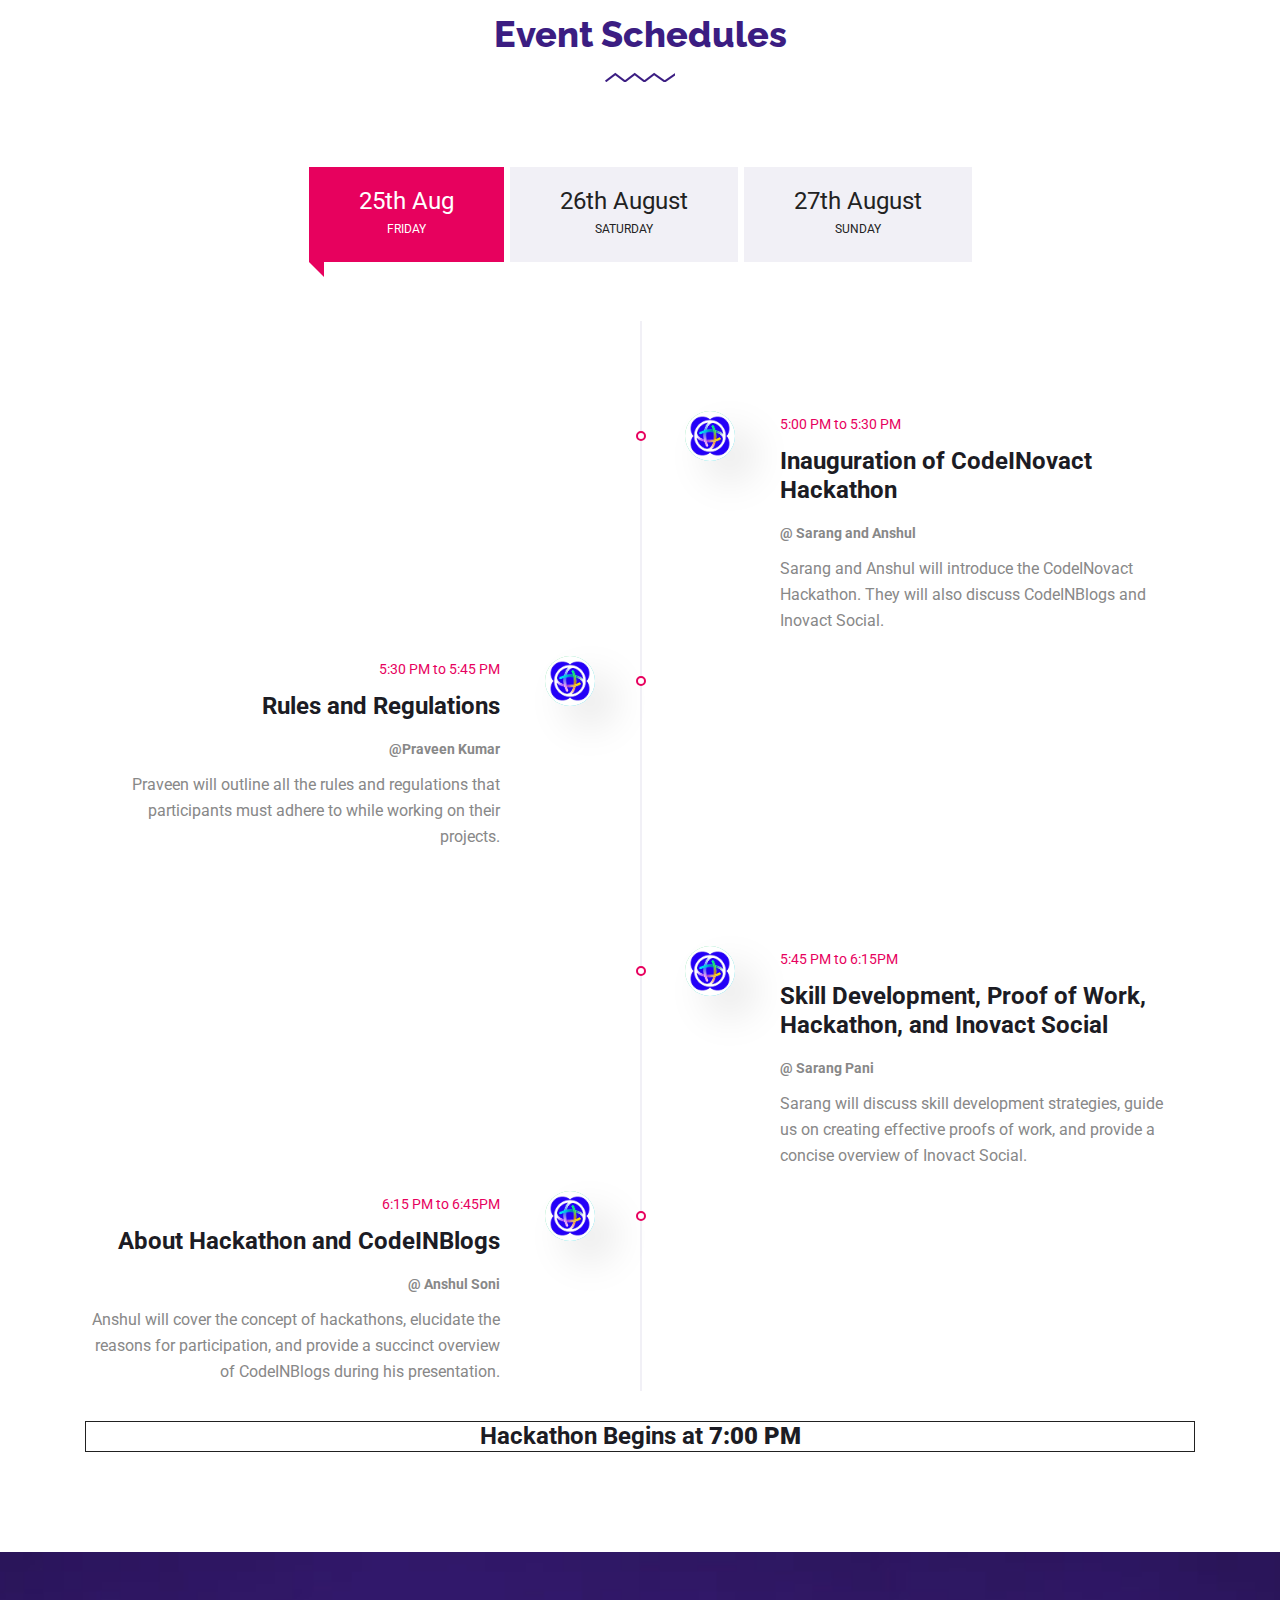
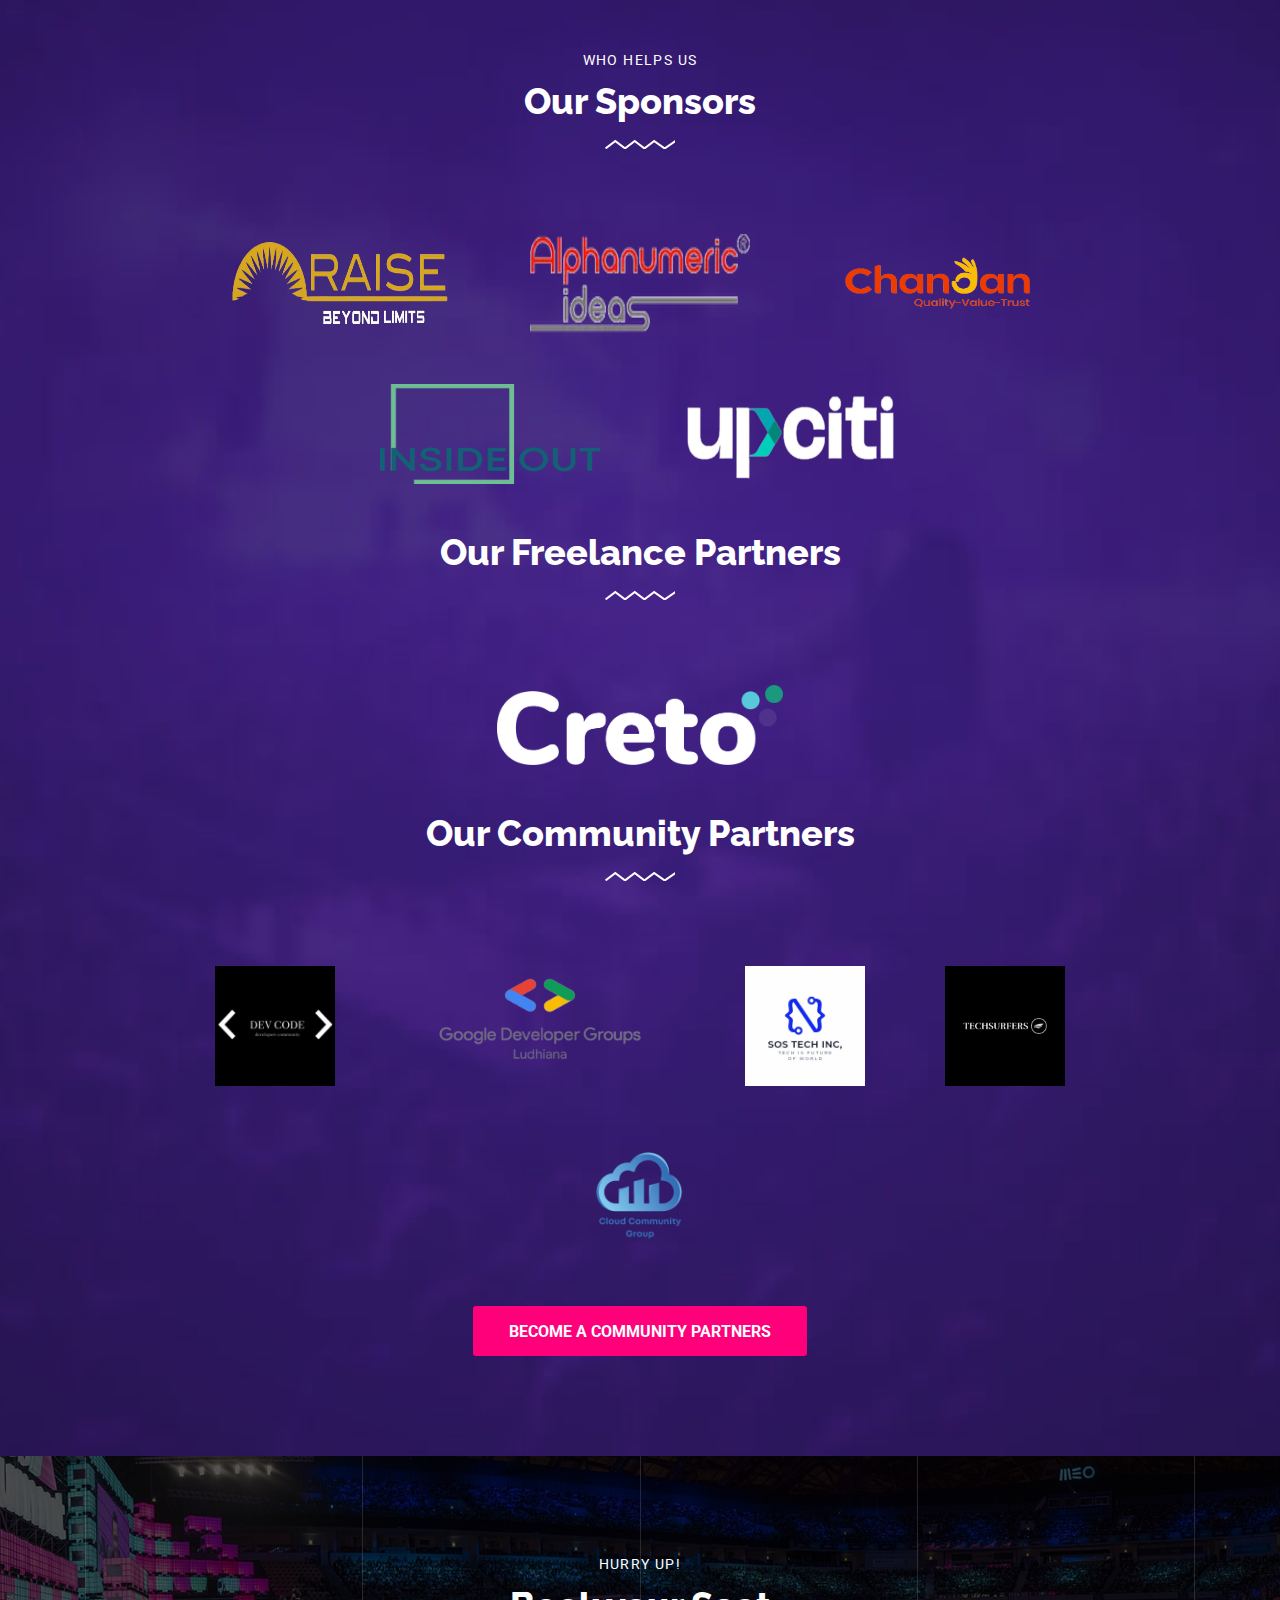
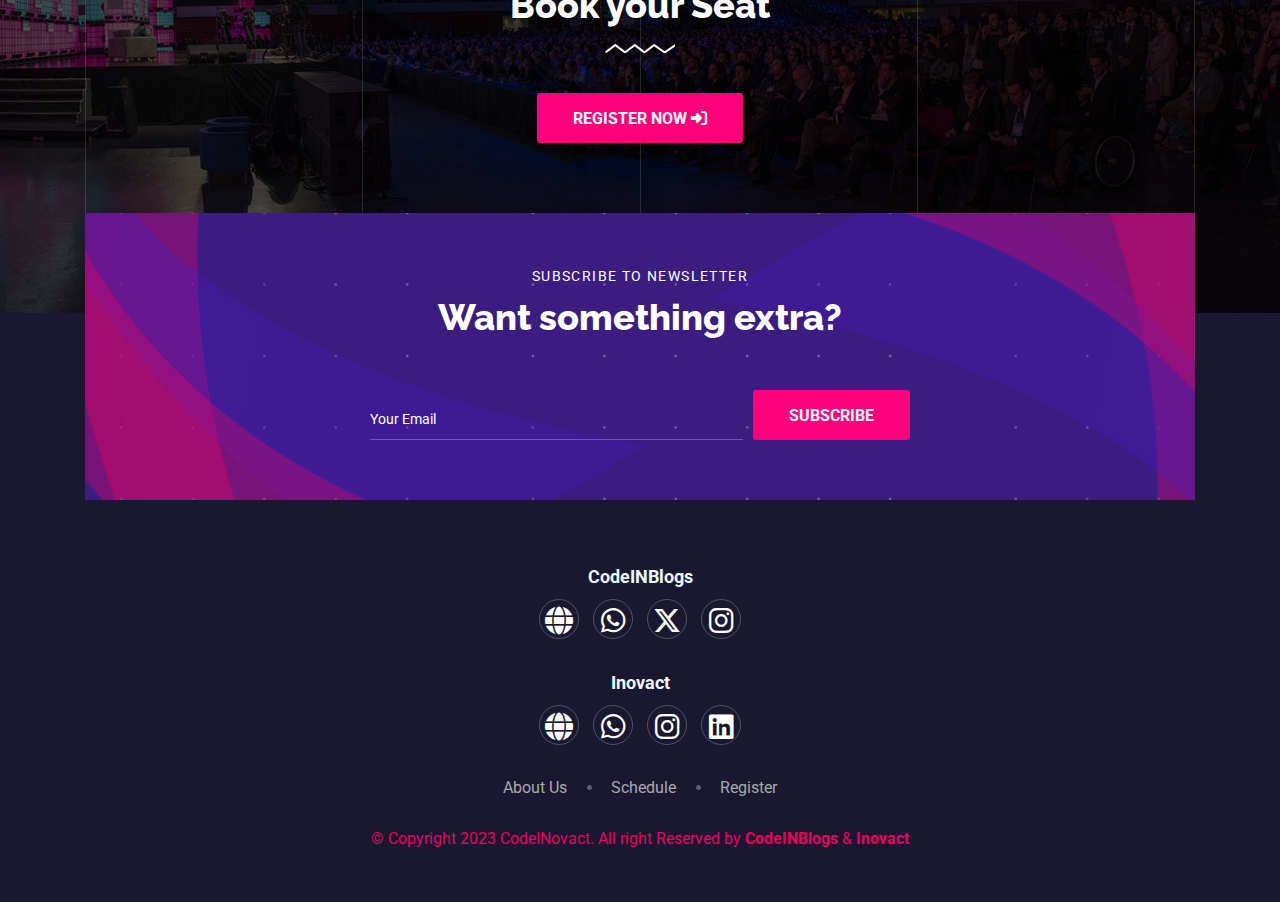
==== commit 075c57f1: "added logo and made new section for freelance partner" ====
--- a/index.html
+++ b/index.html
@@ -299,6 +299,8 @@
                             </h3>
                             <h4 class="funfact-title">Community Partners</h4>
                         </div>
+
+                        
                     </div>
                     <!-- col end-->
                     <div class="col-lg-3 col-md-6">
@@ -970,7 +972,7 @@
                             <a href="#"><img src="images/sponsors/sponsor2.png" alt="" height="100px"width="220px" /></a>
 
                             <a href="#"><img src="images/sponsors/chandan.png" alt="" height="100px"width="220px" /></a>
-                            <a href="#"><img src="images/sponsors/Creto W.png" alt="" height="100px"width="220px" /></a>
+                            <a href="#"><img src="images/sponsors/Inside out.png" alt="" height="100px"width="220px" /></a>
                             <a href="#"><img src="images/sponsors/upciti.jpeg" alt="" height="100px" width="220px" /></a>
 
 
@@ -979,6 +981,20 @@
              </div> -->
                         </div>
 
+                        <h2 class="section-title white">
+                            Our Freelance Partners
+                        </h2>
+                        <div class="row">
+                            <div class="col-lg-12">
+                                <div class="sponsors-logo text-center">
+
+                                    <a href="#"><img src="images/sponsors/Creto W.png" alt=""
+                                            height="80px" /></a>
+
+                                   
+                                </div>
+                            </div>
+                        </div>
                         <h2 class="section-title white">
                             Our Community Partners
                         </h2>
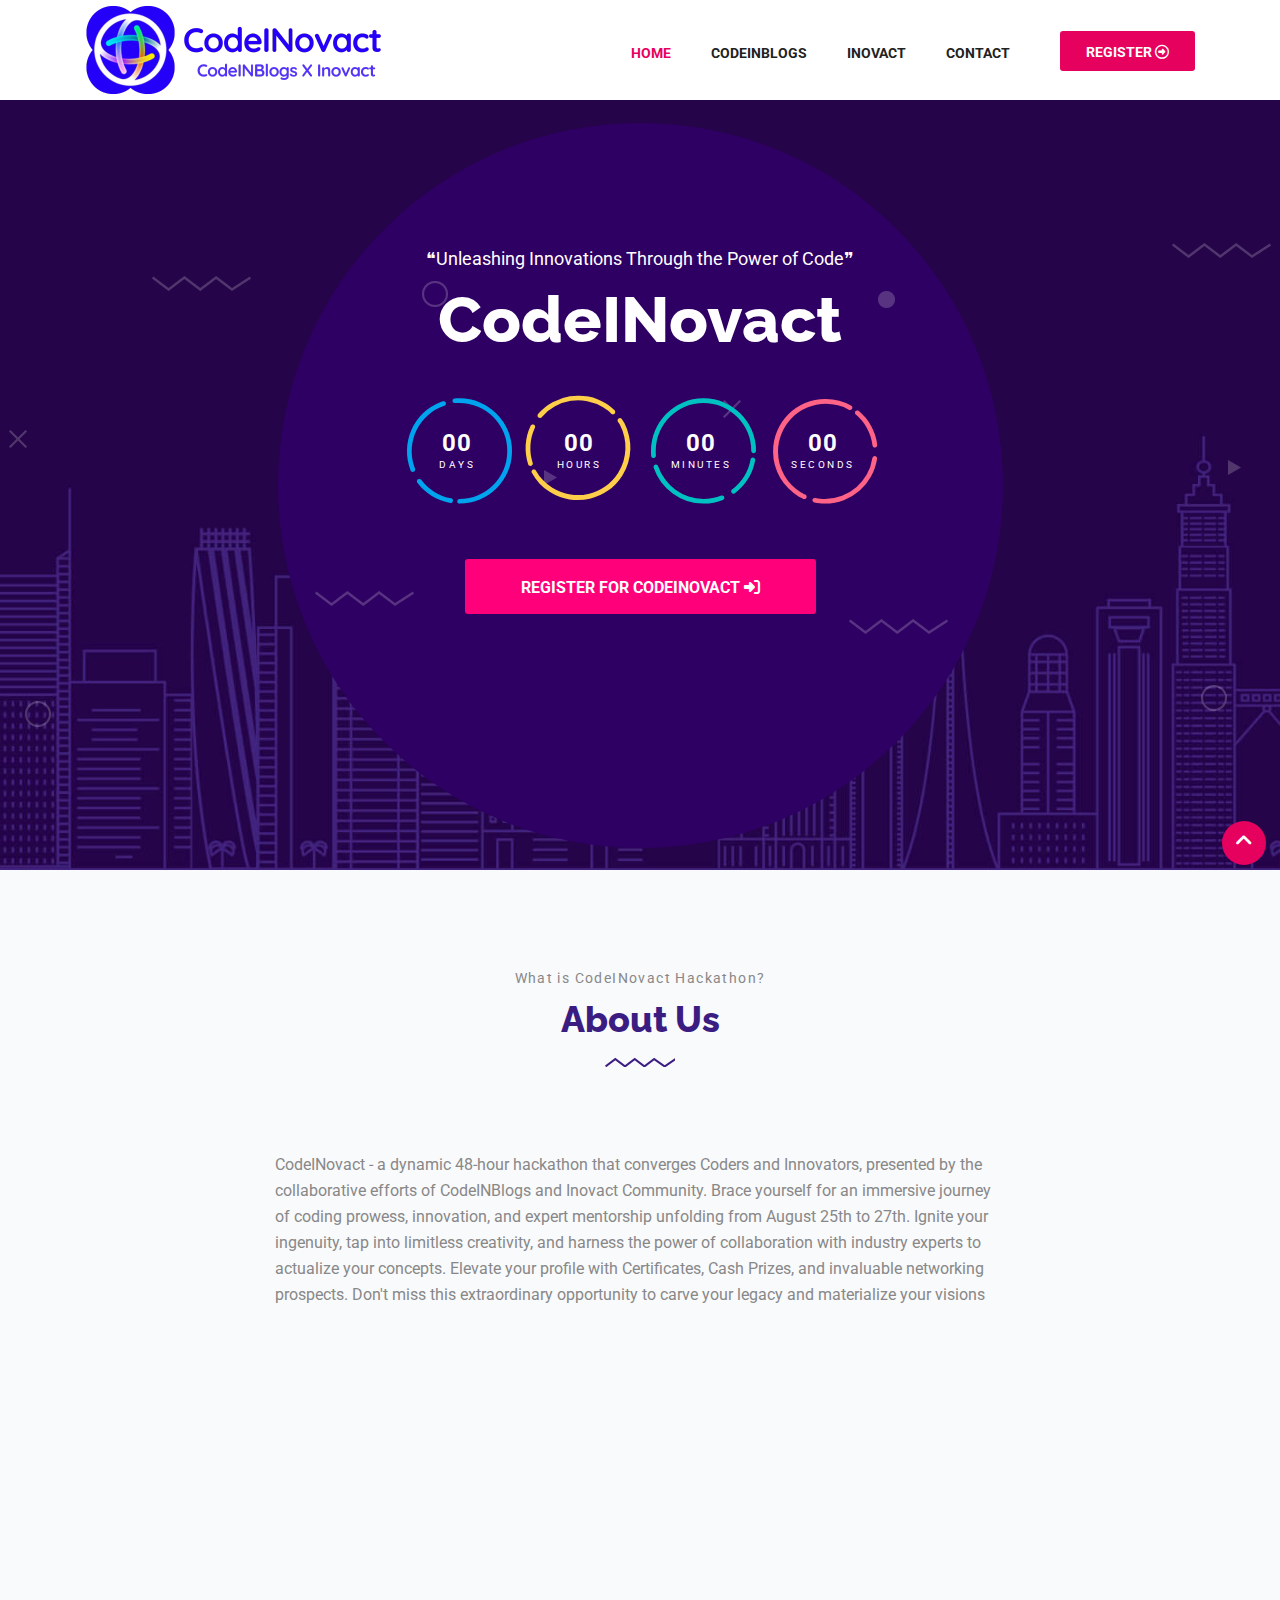
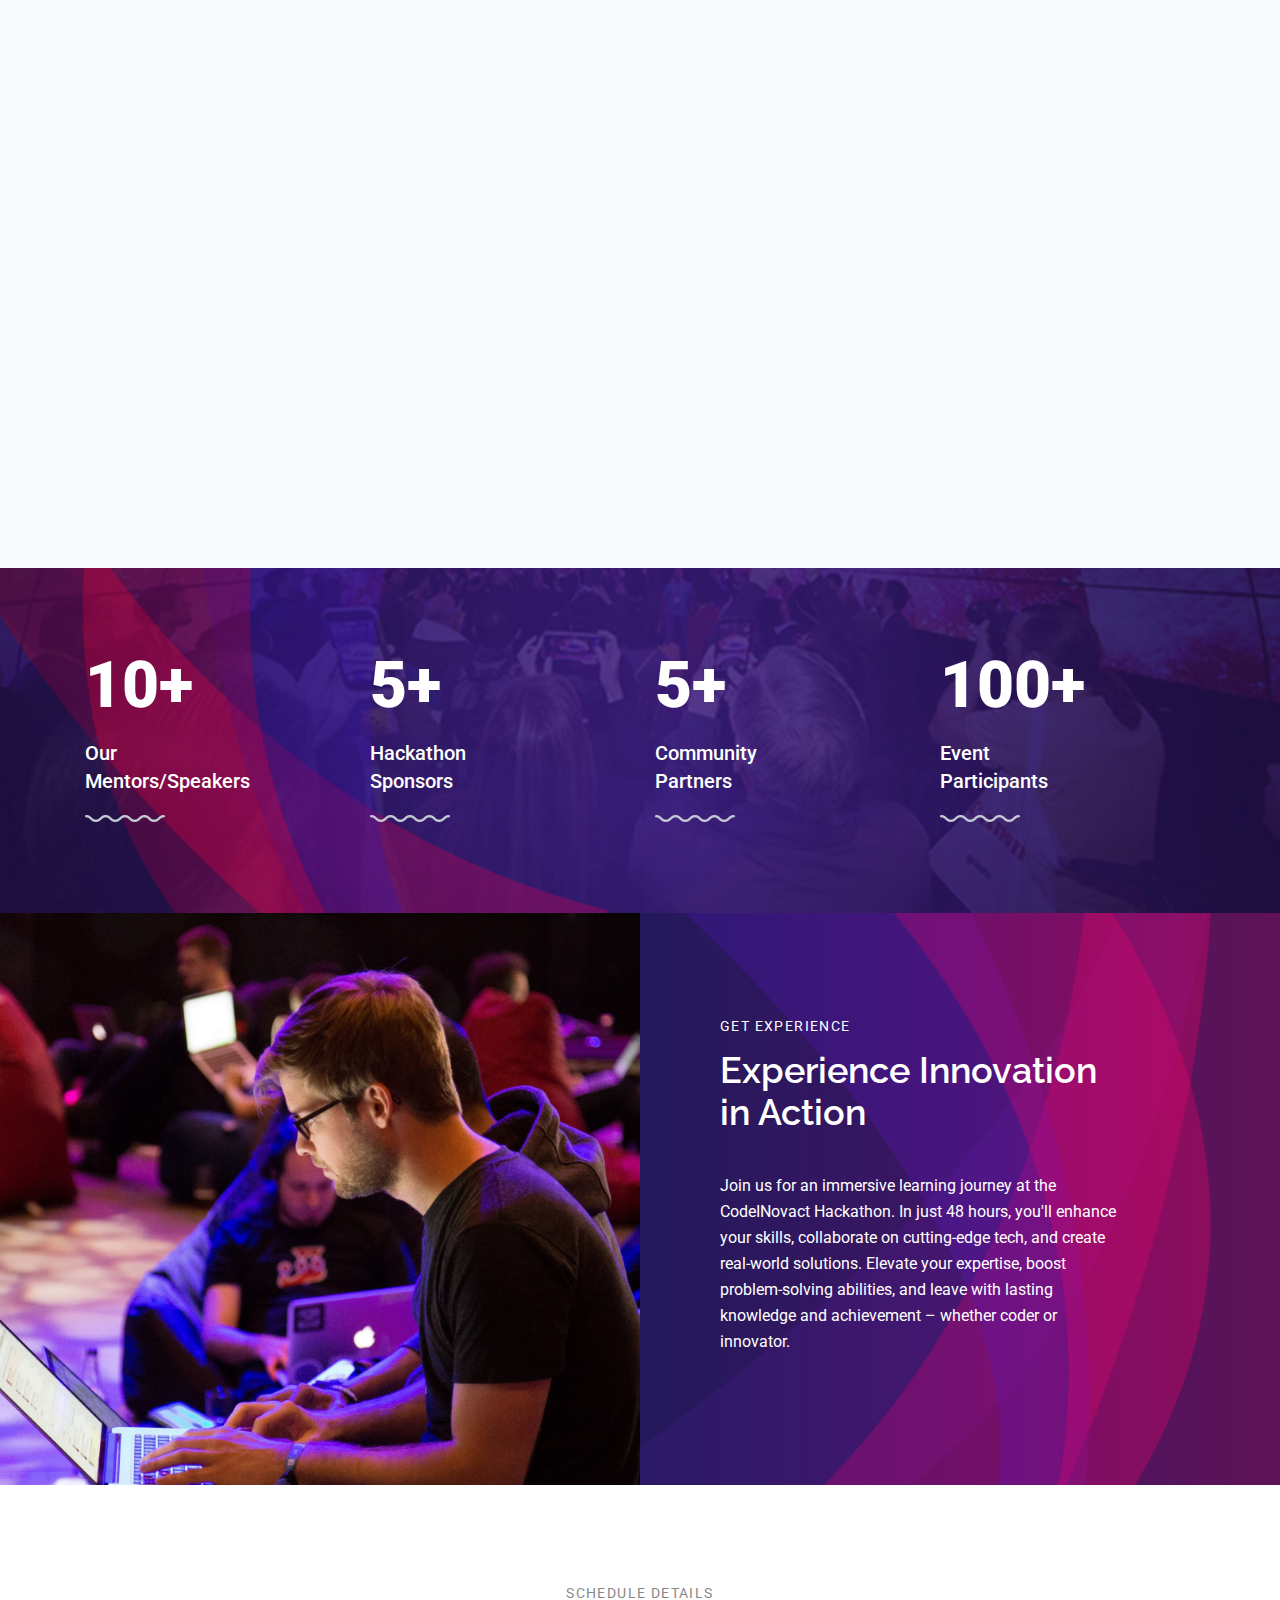
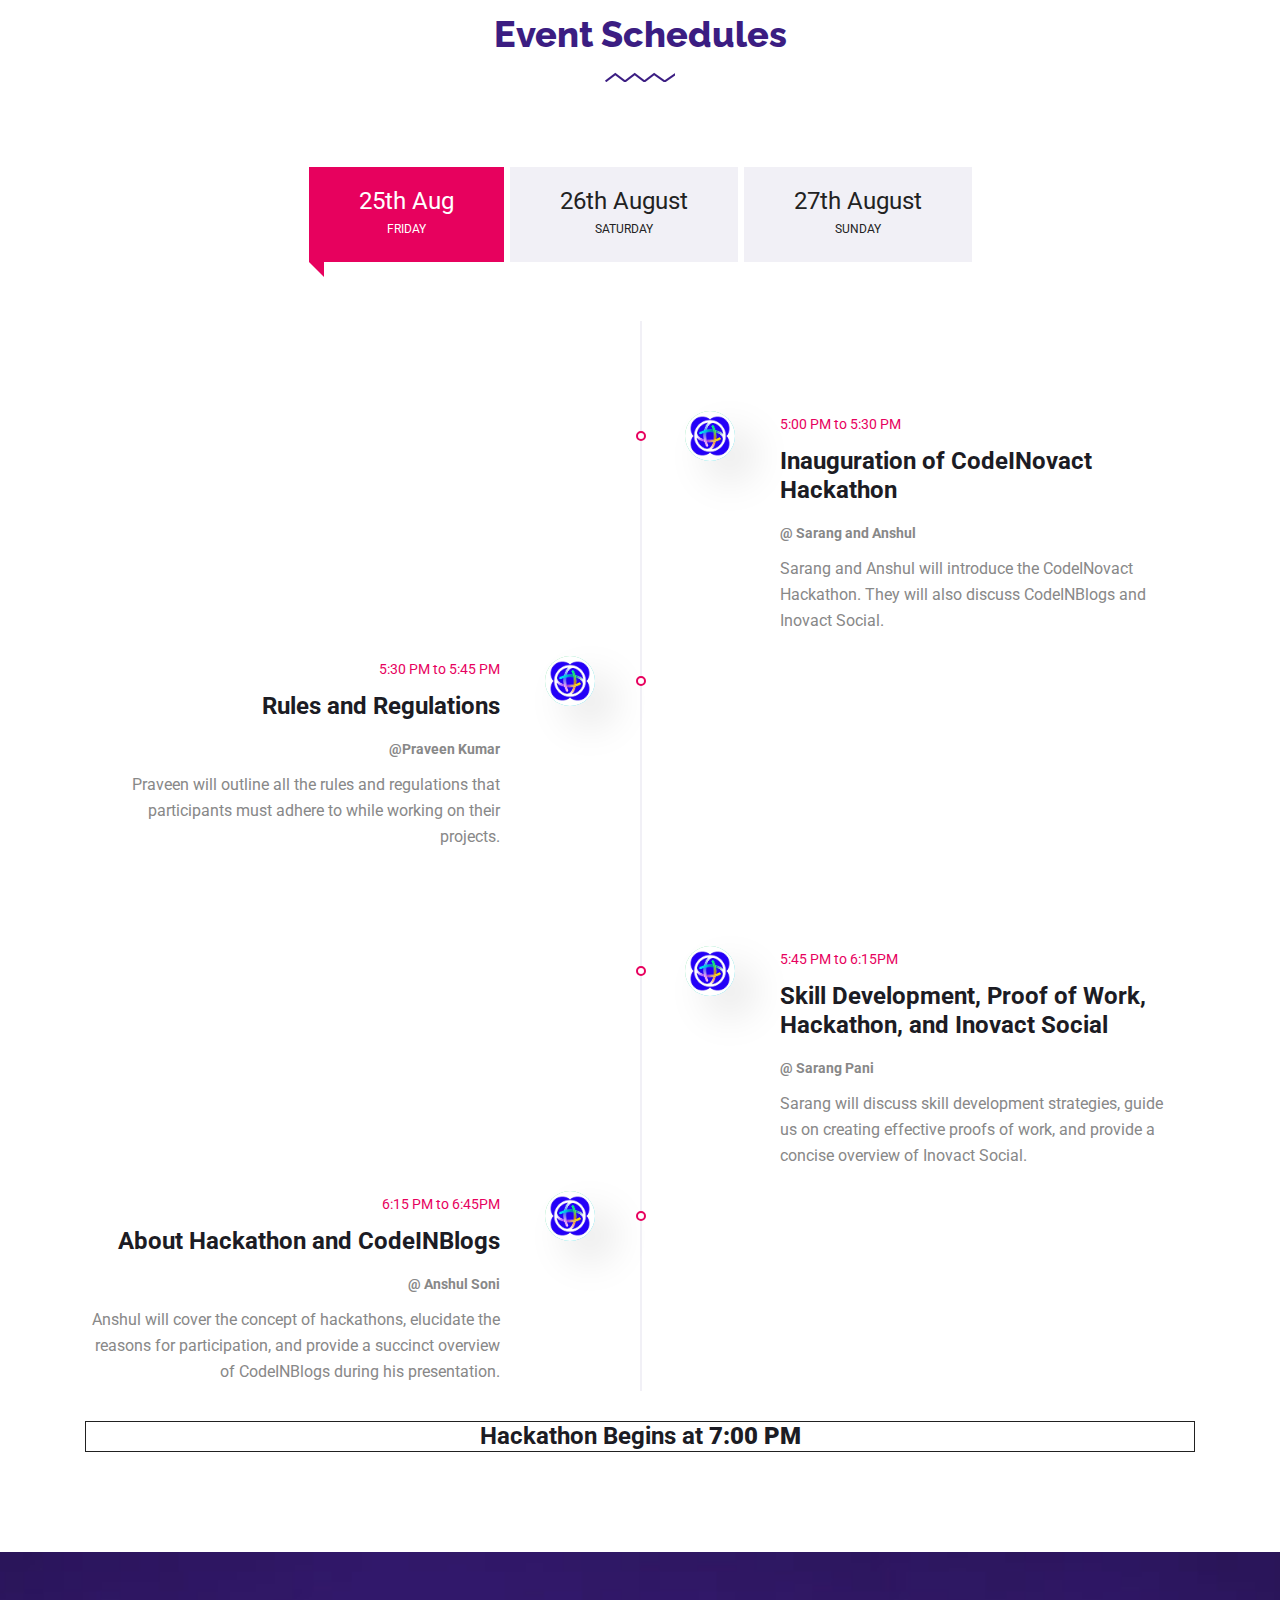
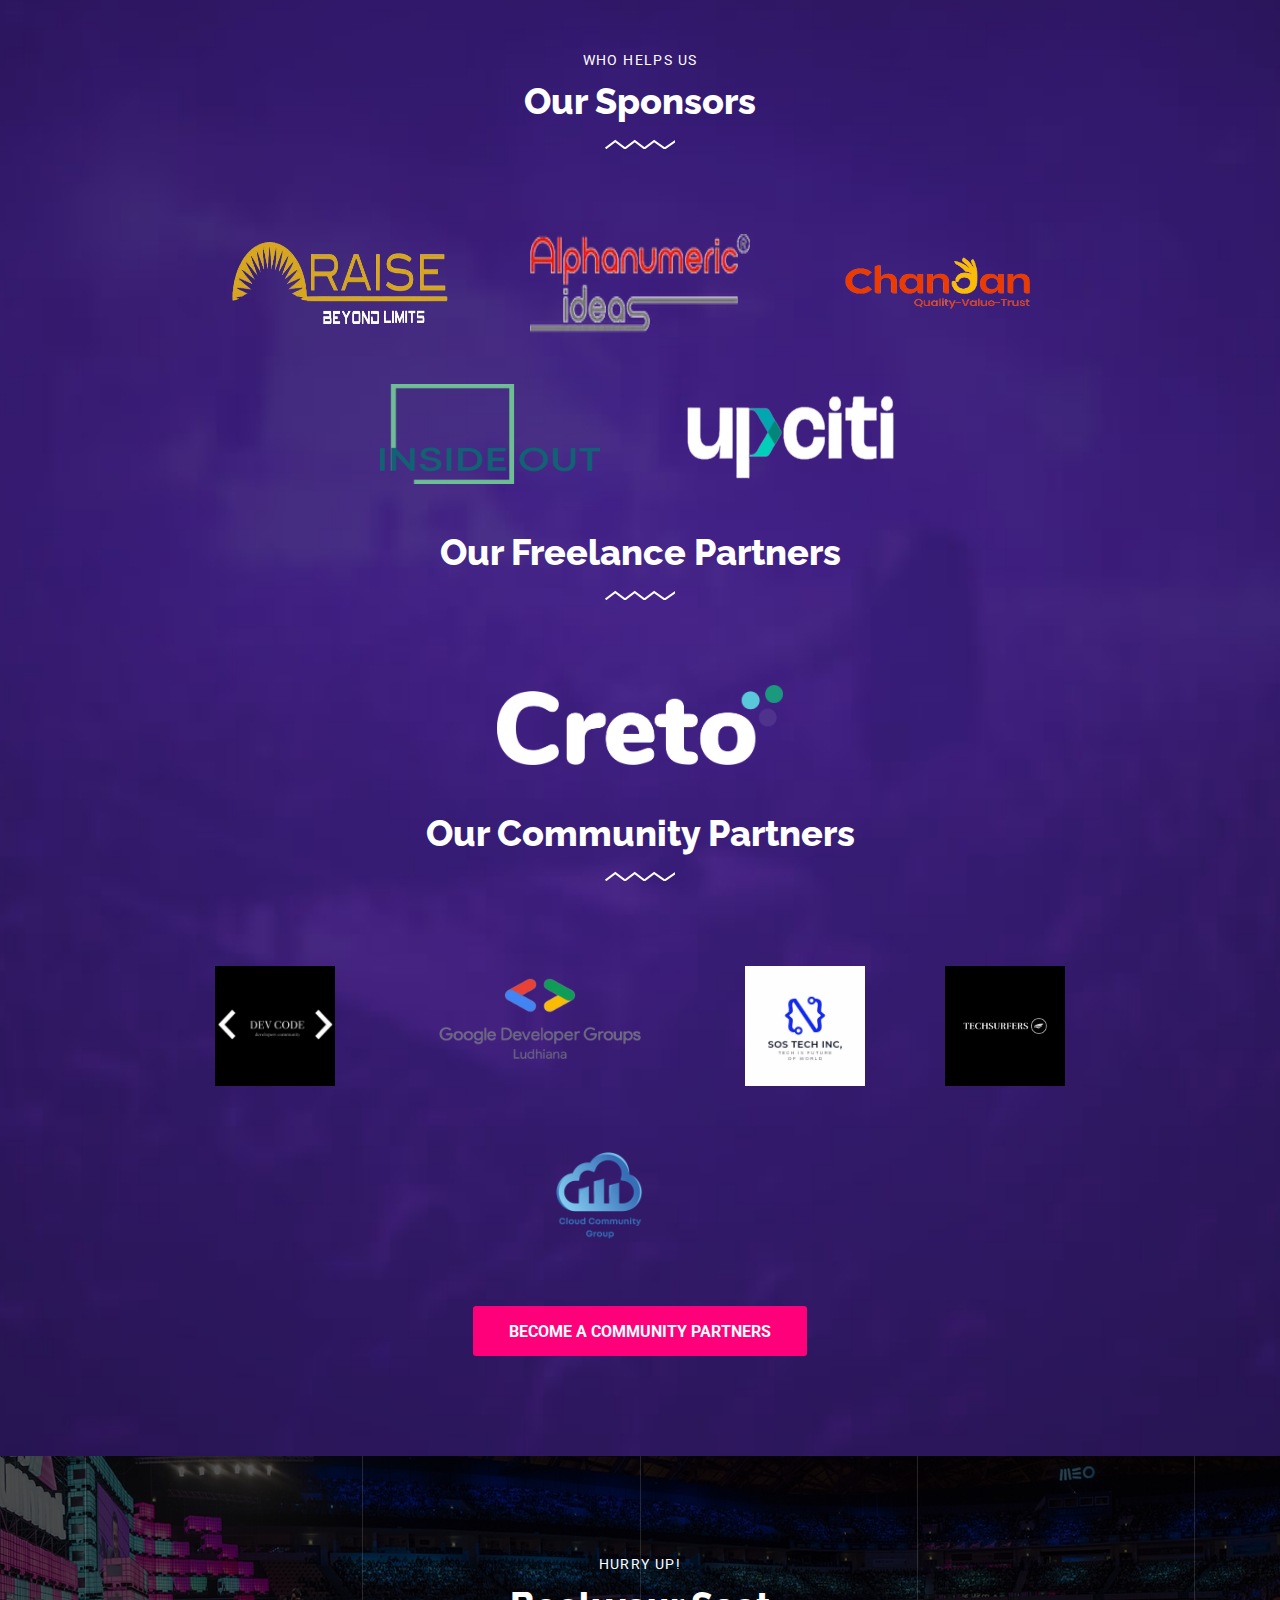
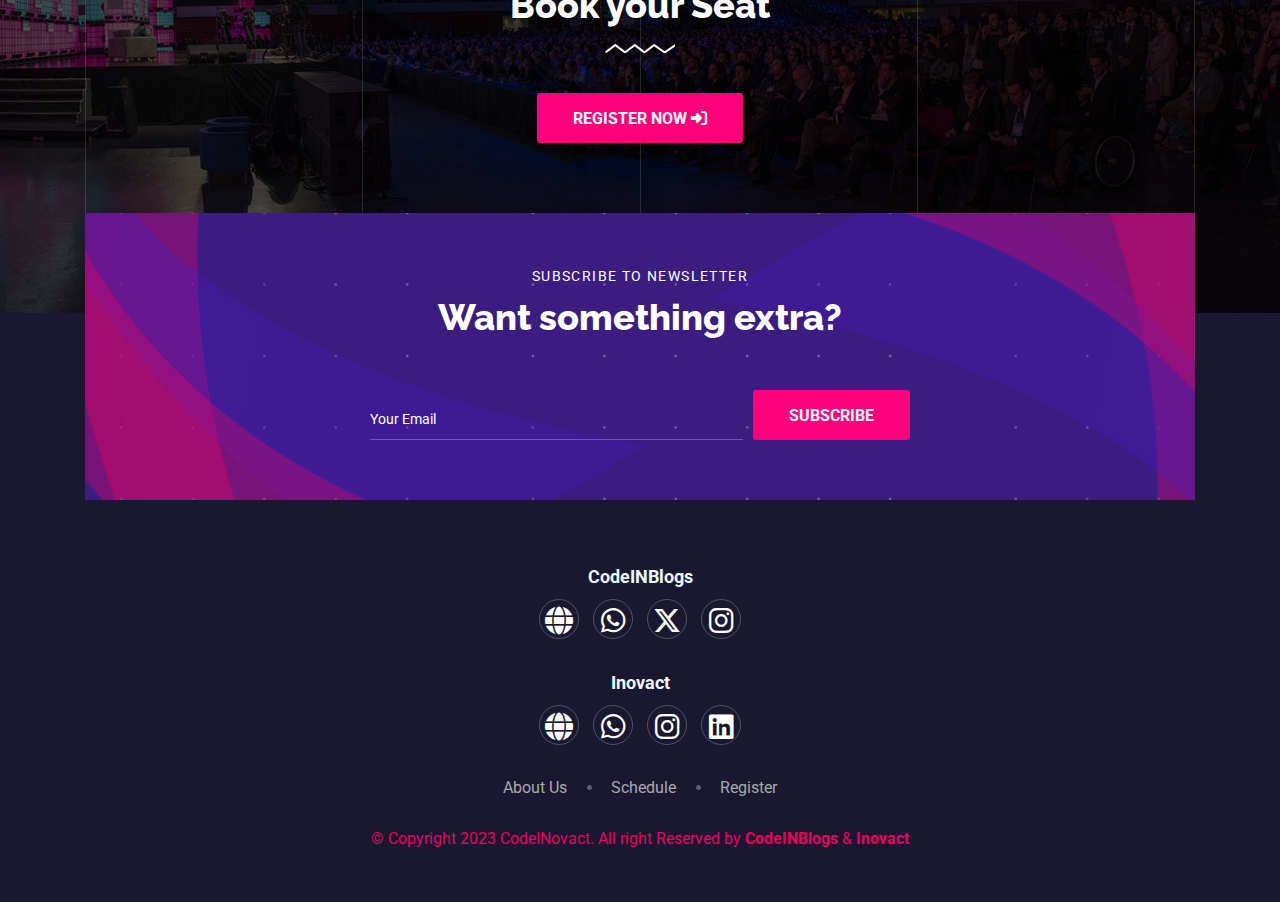
==== commit e9ca6659: "added befikra logo" ====
--- a/index.html
+++ b/index.html
@@ -1008,7 +1008,8 @@
                                     <a href="#"><img src="images/partners/Tech Surfer.webp" alt="" height="120px" /></a>
                                     <a href="#"><img src="images/partners/Cloud Community Group logo.png" alt=""
                                             height="120px" /></a>
-
+                                            <a href="#"><img src="https://media.licdn.com/dms/image/C4D0BAQFEnNdkvP3vxw/company-logo_200_200/0/1631811013012?e=2147483647&v=beta&t=jEEVjXsK0ExialJw-Wj8IZ0SyNQGJNWnOSqeBf4jMIs" alt=""
+                                                height="120px" /></a>
                                     <div class="sponsor-btn text-center">
                                         <a href="mailto:codeinovact@gmail.com" class="btn">Become a Community
                                             Partners</a>
